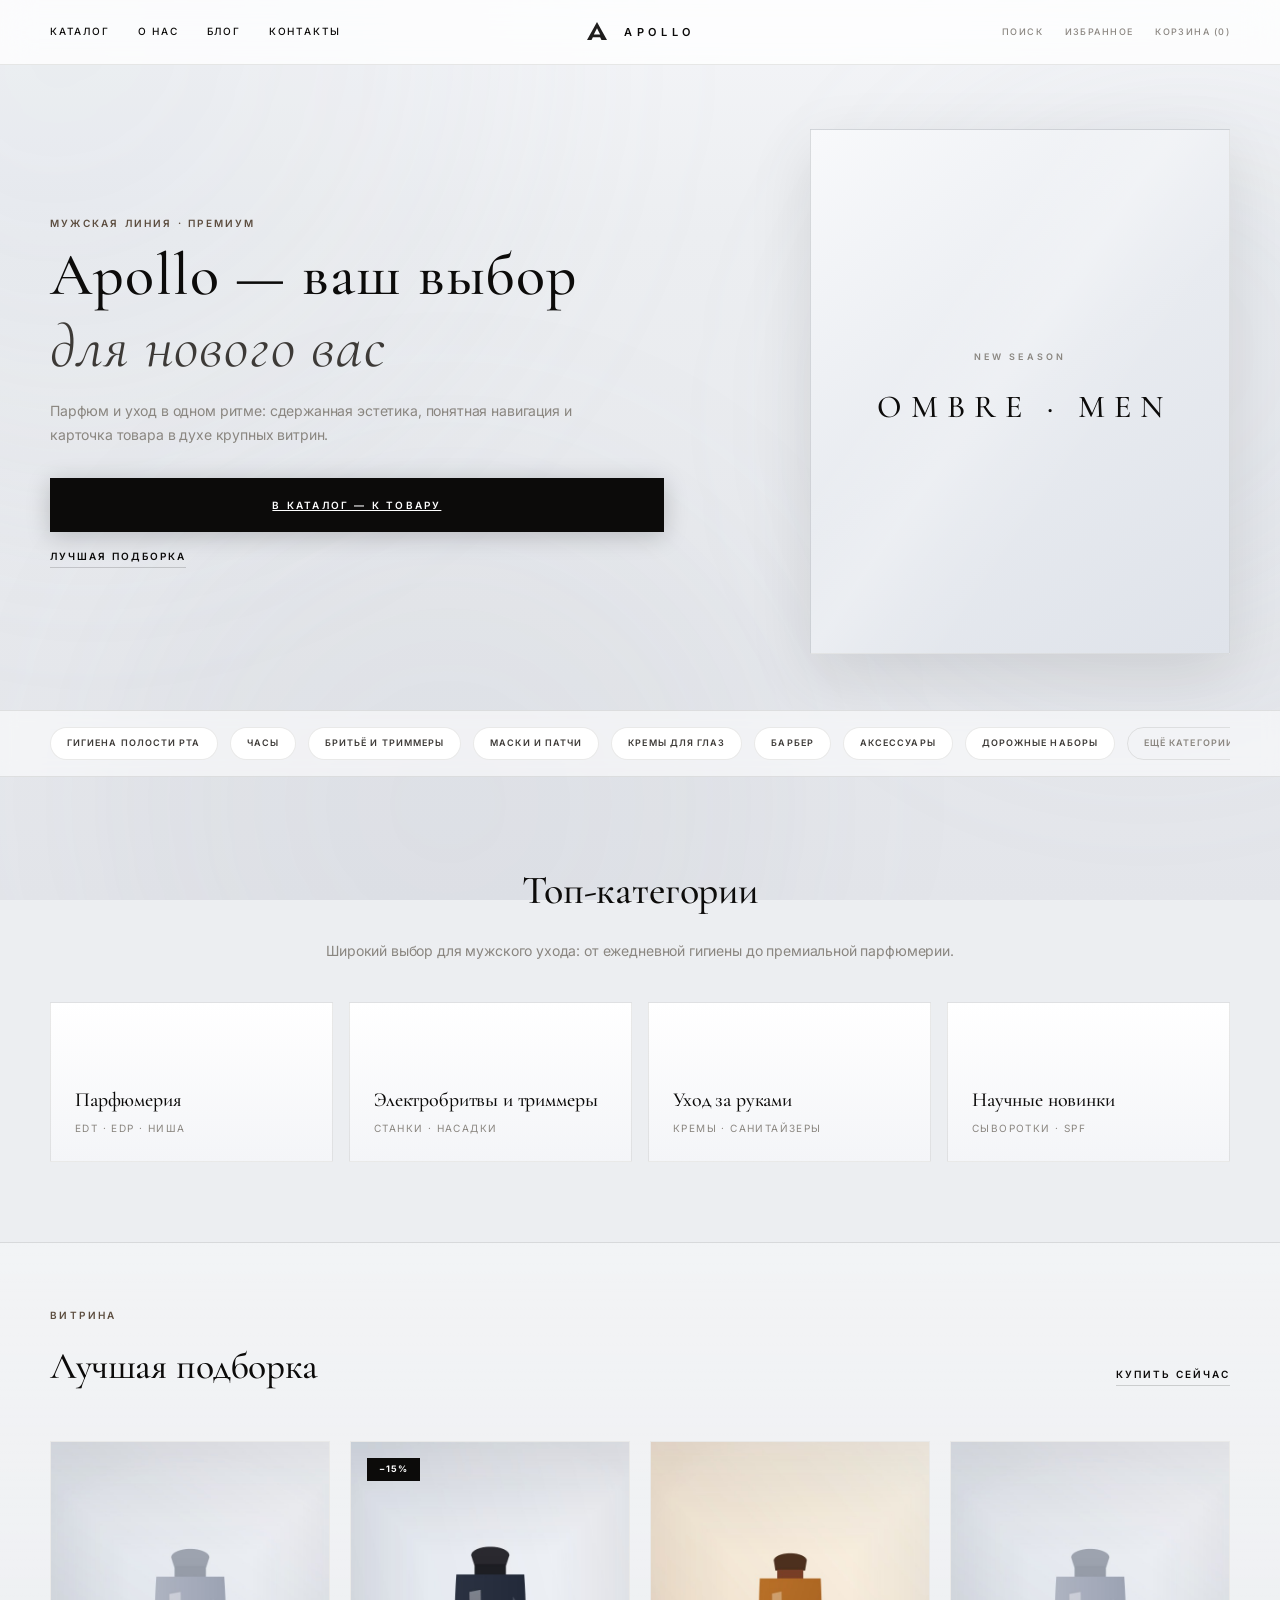
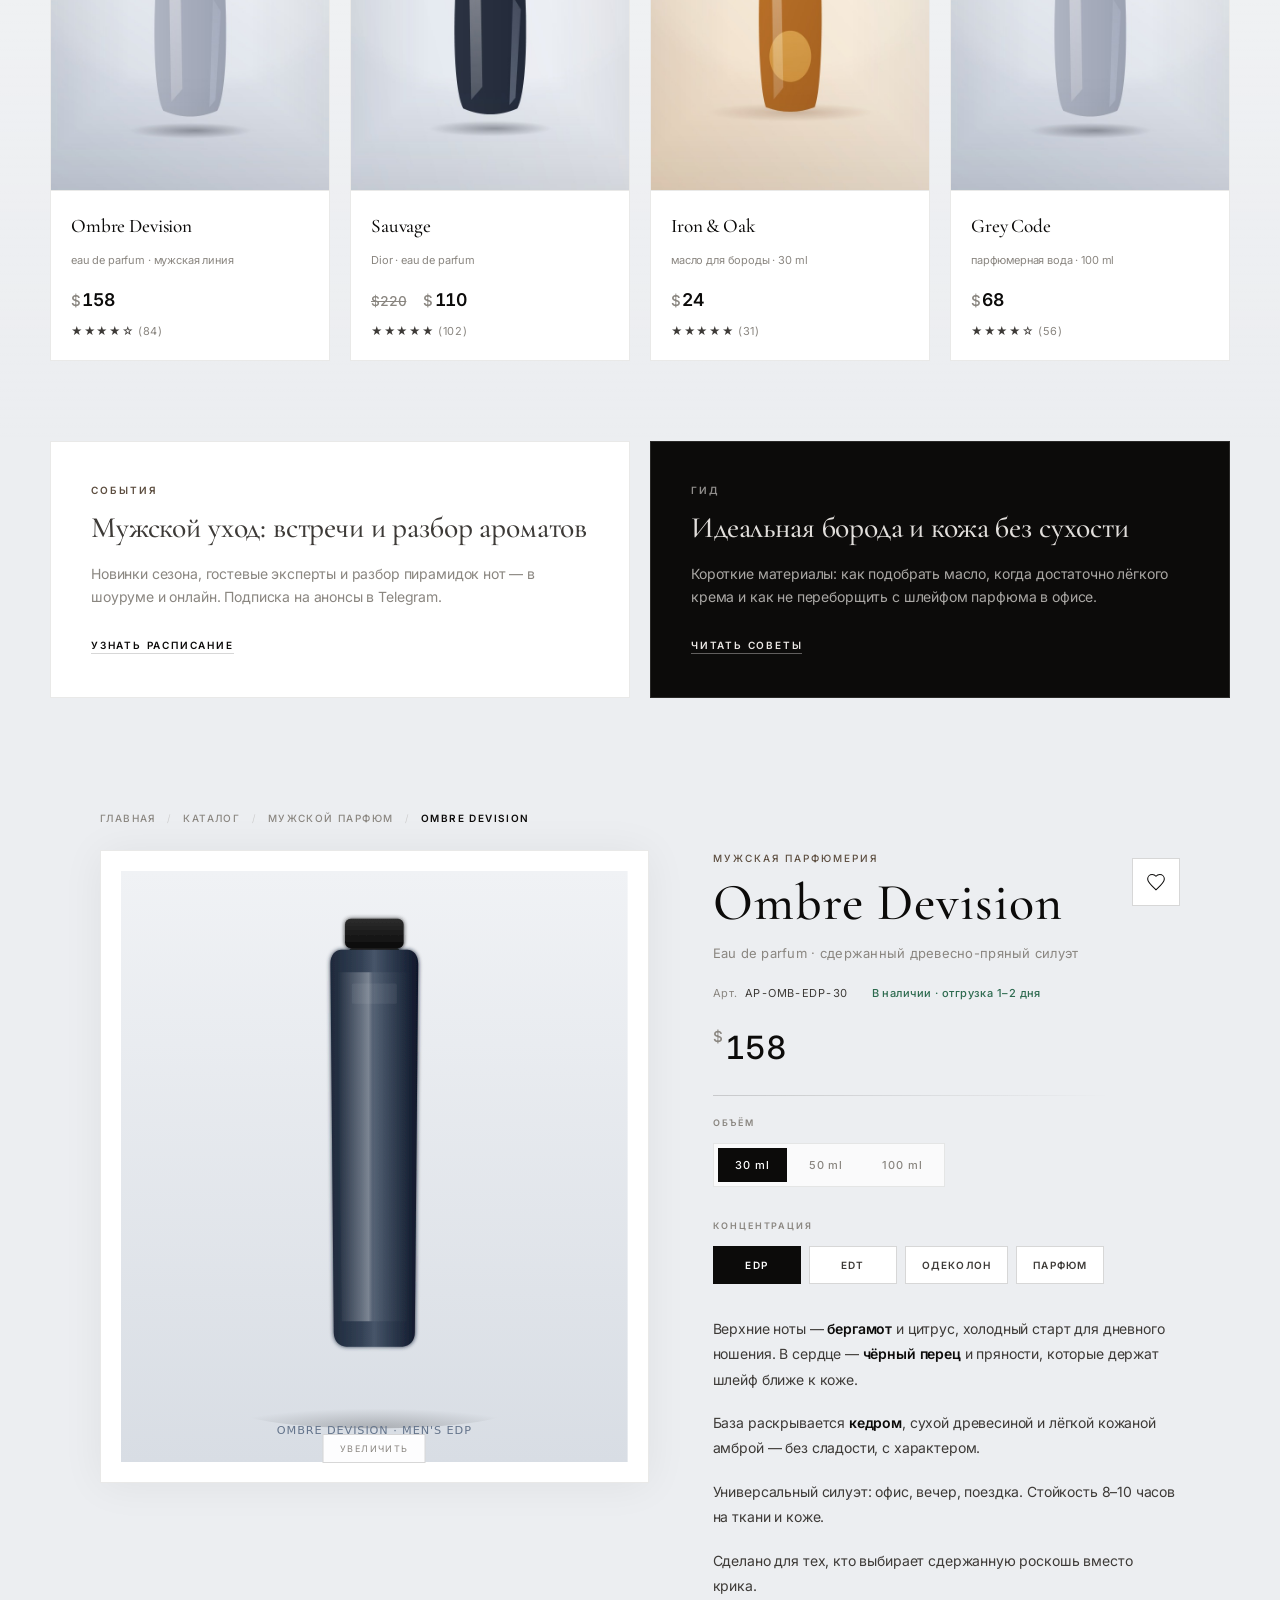
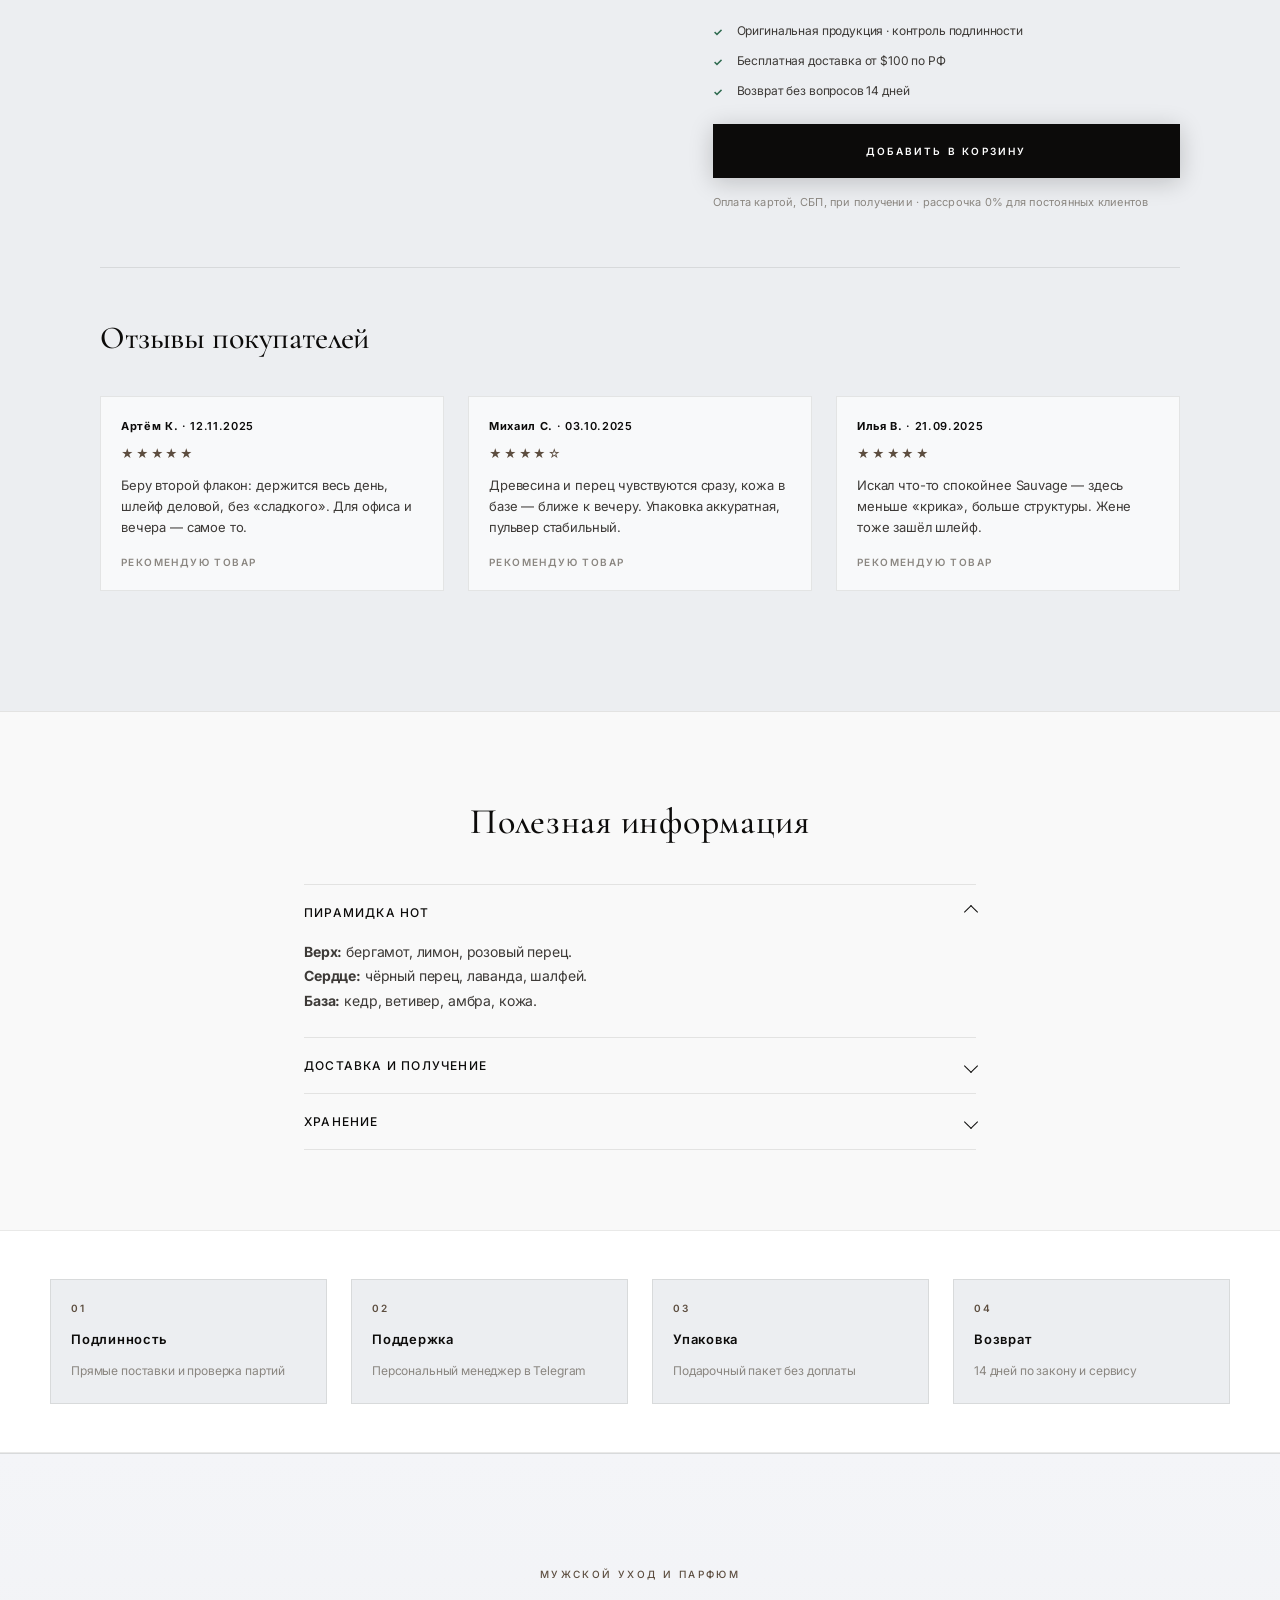
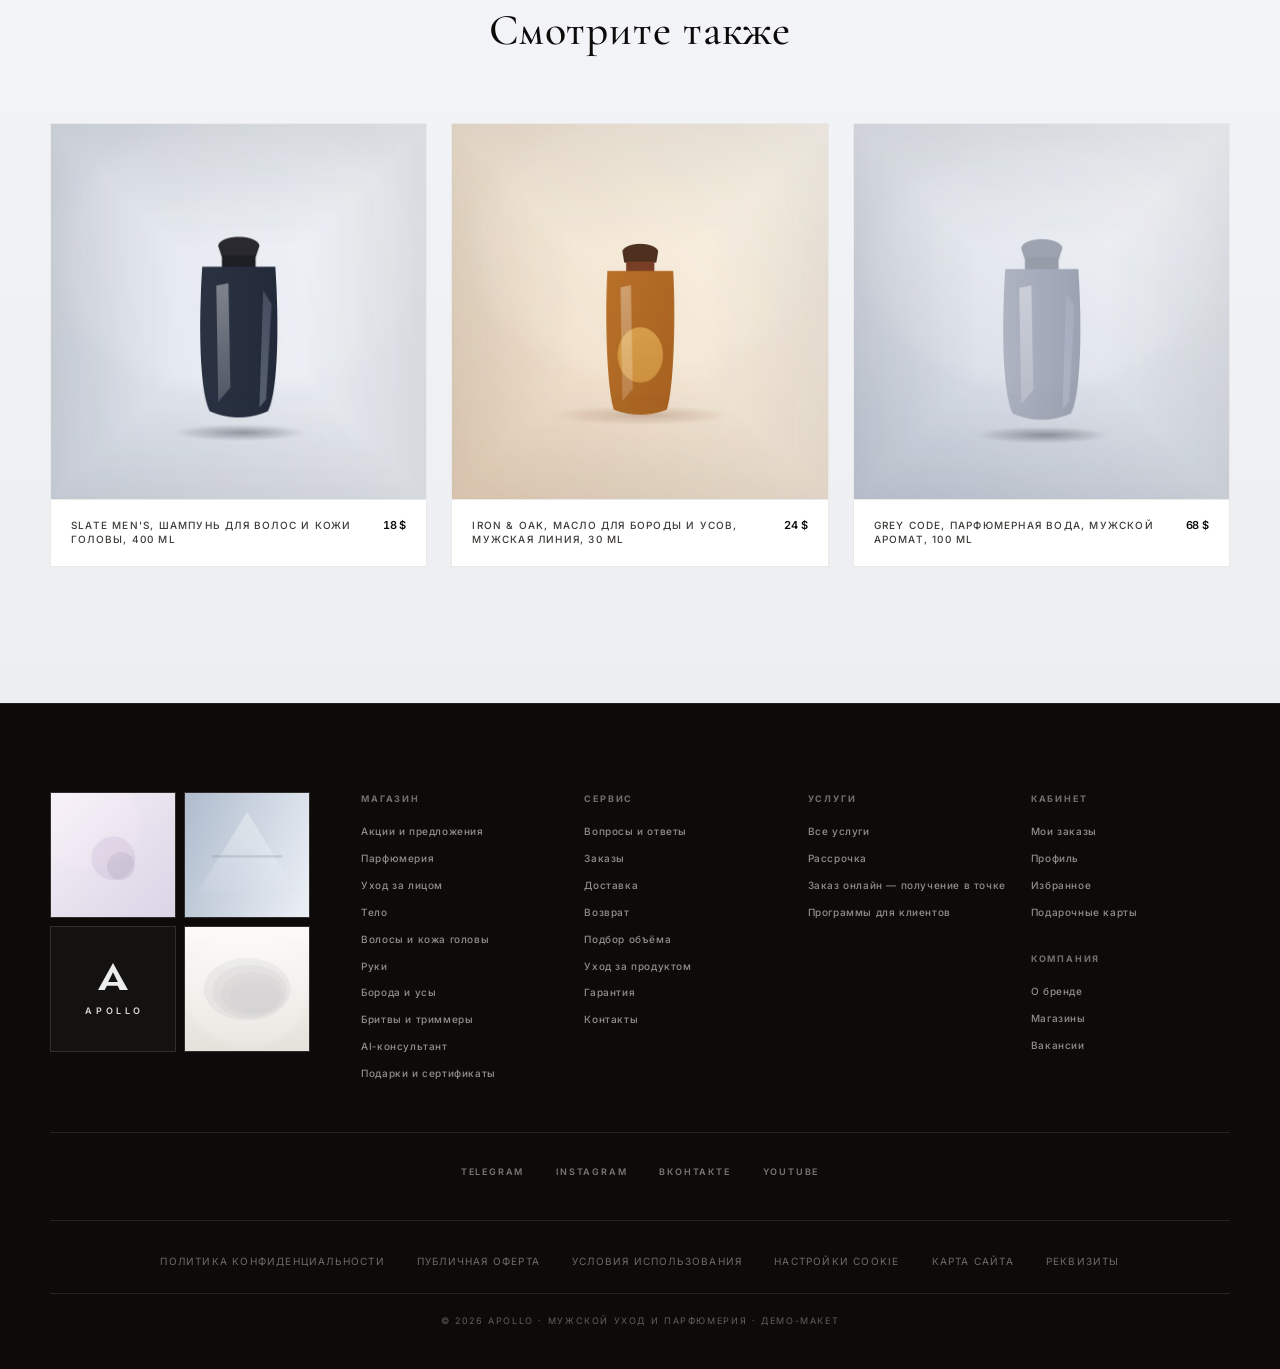
==== index.html @ 0a67600a "Initial: Apollo мужская витрина (статический сайт) Made-with: Cursor" ====
<!DOCTYPE html>
<html lang="ru">
  <head>
    <meta charset="utf-8" />
    <!-- GitHub Pages: слэш в конце важен для относительных путей -->
    <base href="https://daniilbyr.github.io/apollo-men-vitrina/" />
    <meta name="viewport" content="width=device-width, initial-scale=1" />
    <meta name="theme-color" content="#eceef1" />
    <meta name="color-scheme" content="light" />
    <link rel="icon" type="image/svg+xml" href="favicon.svg" />
    <link rel="canonical" href="https://daniilbyr.github.io/apollo-men-vitrina/" />
    <title>Apollo — мужской уход и парфюмерия | витрина</title>
    <meta
      name="description"
      content="Демо витрины Apollo: главный экран, подборка, карточка мужского аромата Ombre Devision, отзывы, доставка по РФ."
    />
    <meta property="og:type" content="website" />
    <meta property="og:url" content="https://daniilbyr.github.io/apollo-men-vitrina/" />
    <meta property="og:title" content="Apollo — мужской уход и парфюмерия" />
    <meta
      property="og:description"
      content="Главная, каталог-подборка и карточка товара в премиальном стиле."
    />
    <meta
      property="og:image"
      content="https://daniilbyr.github.io/apollo-men-vitrina/img/products/card-slate.jpg?v=mens-2026-03-31"
    />
    <meta name="twitter:card" content="summary_large_image" />
    <link rel="preconnect" href="https://fonts.googleapis.com" />
    <link rel="preconnect" href="https://fonts.gstatic.com" crossorigin />
    <link
      href="https://fonts.googleapis.com/css2?family=Cormorant+Garamond:ital,wght@0,400;0,500;0,600;0,700;1,400&family=Inter:ital,opsz,wght@0,14..32,300;0,14..32,400;0,14..32,500;0,14..32,600;1,14..32,400&display=swap"
      rel="stylesheet"
    />
    <link rel="stylesheet" href="styles.css?v=figma-vit-2026-03-31" />
  </head>
  <body class="page">
    <div class="page-bg" aria-hidden="true">
      <span class="page-bg__orb page-bg__orb--1"></span>
      <span class="page-bg__orb page-bg__orb--2"></span>
      <span class="page-bg__orb page-bg__orb--3"></span>
      <span class="page-bg__sheen"></span>
    </div>
    <a class="skip" href="#main">К содержанию</a>

    <header class="site-header">
      <div class="site-header__inner">
        <nav class="nav-main" aria-label="Основное меню">
          <a href="#">Каталог</a>
          <a href="#">О нас</a>
          <a href="#">Блог</a>
          <a href="#">Контакты</a>
        </nav>
        <a class="logo" href="#main" aria-label="Apollo — на главную">
          <svg class="logo__svg" width="24" height="24" viewBox="0 0 24 24" aria-hidden="true" focusable="false">
            <path fill="currentColor" d="M12 2L2 20h4.5l1.4-2.8h7.2l1.4 2.8H22L12 2zm0 6.2l3.2 6.4h-6.4L12 8.2z" />
          </svg>
          <span class="logo__text">APOLLO</span>
        </a>
        <div class="nav-tools">
          <a href="#" class="nav-tools__link">Поиск</a>
          <a href="#" class="nav-tools__link">Избранное</a>
          <a href="#" class="nav-tools__link">Корзина (0)</a>
        </div>
      </div>
    </header>

    <main id="main">
      <section class="hero-home" aria-labelledby="hero-heading">
        <div class="container hero-home__inner">
          <div class="hero-home__copy reveal" data-reveal>
            <p class="hero-home__eyebrow">Мужская линия · премиум</p>
            <h1 id="hero-heading" class="hero-home__title">
              Apollo — ваш выбор<br />
              <span class="hero-home__title-accent">для нового вас</span>
            </h1>
            <p class="hero-home__lead">
              Парфюм и уход в одном ритме: сдержанная эстетика, понятная навигация и карточка товара в духе крупных витрин.
            </p>
            <div class="hero-home__cta">
              <a class="btn btn--black" href="#product">В каталог — к товару</a>
              <a class="hero-home__secondary" href="#best-collection">Лучшая подборка</a>
            </div>
          </div>
          <div class="hero-home__visual reveal reveal--delay-1" data-reveal aria-hidden="true">
            <div class="hero-home__frame">
              <div class="hero-home__shine"></div>
              <p class="hero-home__tag">NEW SEASON</p>
              <p class="hero-home__brand">OMBRE · MEN</p>
            </div>
          </div>
        </div>
      </section>

      <div class="category-rail" role="navigation" aria-label="Быстрые категории">
        <div class="container category-rail__track">
          <a class="category-chip" href="#best-collection">Гигиена полости рта</a>
          <a class="category-chip" href="#best-collection">Часы</a>
          <a class="category-chip" href="#best-collection">Бритьё и триммеры</a>
          <a class="category-chip" href="#best-collection">Маски и патчи</a>
          <a class="category-chip" href="#best-collection">Кремы для глаз</a>
          <a class="category-chip" href="#best-collection">Барбер</a>
          <a class="category-chip" href="#best-collection">Аксессуары</a>
          <a class="category-chip" href="#best-collection">Дорожные наборы</a>
          <a class="category-chip category-chip--muted" href="#">Ещё категории</a>
          <a class="category-chip category-chip--accent" href="#product">AI‑подбор аромата</a>
        </div>
      </div>

      <section class="top-categories" aria-labelledby="top-cat-heading">
        <div class="container">
          <header class="top-categories__head reveal" data-reveal>
            <h2 id="top-cat-heading" class="top-categories__title">Топ‑категории</h2>
            <p class="top-categories__sub">
              Широкий выбор для мужского ухода: от ежедневной гигиены до премиальной парфюмерии.
            </p>
          </header>
          <div class="top-categories__grid">
            <a class="top-cat-card reveal reveal--delay-1" data-reveal href="#product">
              <span class="top-cat-card__label">Парфюмерия</span>
              <span class="top-cat-card__hint">EDT · EDP · ниша</span>
            </a>
            <a class="top-cat-card reveal reveal--delay-2" data-reveal href="#best-collection">
              <span class="top-cat-card__label">Электробритвы и&nbsp;триммеры</span>
              <span class="top-cat-card__hint">Станки · насадки</span>
            </a>
            <a class="top-cat-card reveal reveal--delay-3" data-reveal href="#best-collection">
              <span class="top-cat-card__label">Уход за руками</span>
              <span class="top-cat-card__hint">Кремы · санитайзеры</span>
            </a>
            <a class="top-cat-card reveal" data-reveal href="#events-tips">
              <span class="top-cat-card__label">Научные новинки</span>
              <span class="top-cat-card__hint">Сыворотки · SPF</span>
            </a>
          </div>
        </div>
      </section>

      <section class="best-collection" id="best-collection" aria-labelledby="best-heading">
        <div class="container">
          <header class="best-collection__head reveal" data-reveal>
            <p class="best-collection__eyebrow">Витрина</p>
            <div class="best-collection__row">
              <h2 id="best-heading" class="best-collection__title">Лучшая подборка</h2>
              <a class="best-collection__all" href="#product">Купить сейчас</a>
            </div>
          </header>
          <div class="best-collection__grid">
            <article class="product-card reveal reveal--delay-1" data-reveal>
              <a href="#product" class="product-card__link">
                <div class="product-card__media">
                  <img src="img/products/card-grey.jpg?v=studio-2026" width="640" height="800" alt="" loading="lazy" decoding="async" />
                </div>
                <div class="product-card__body">
                  <h3 class="product-card__name">Ombre Devision</h3>
                  <p class="product-card__meta">eau de parfum · мужская линия</p>
                  <p class="product-card__price"><span class="product-card__currency">$</span>158</p>
                  <p class="product-card__rating" aria-label="Рейтинг 4 из 5">★★★★<span aria-hidden="true">☆</span> <span class="product-card__reviews">(84)</span></p>
                </div>
              </a>
            </article>
            <article class="product-card reveal reveal--delay-2" data-reveal>
              <a href="#" class="product-card__link">
                <div class="product-card__badge">−15%</div>
                <div class="product-card__media">
                  <img src="img/products/card-slate.jpg?v=studio-2026" width="640" height="800" alt="" loading="lazy" decoding="async" />
                </div>
                <div class="product-card__body">
                  <h3 class="product-card__name">Sauvage</h3>
                  <p class="product-card__meta">Dior · eau de parfum</p>
                  <p class="product-card__price">
                    <span class="product-card__old">$220</span>
                    <span class="product-card__currency">$</span>110
                  </p>
                  <p class="product-card__rating" aria-label="Рейтинг 4.8 из 5">★★★★★ <span class="product-card__reviews">(102)</span></p>
                </div>
              </a>
            </article>
            <article class="product-card reveal reveal--delay-3" data-reveal>
              <a href="#" class="product-card__link">
                <div class="product-card__media">
                  <img src="img/products/card-beard.jpg?v=studio-2026" width="640" height="800" alt="" loading="lazy" decoding="async" />
                </div>
                <div class="product-card__body">
                  <h3 class="product-card__name">Iron &amp; Oak</h3>
                  <p class="product-card__meta">масло для бороды · 30 ml</p>
                  <p class="product-card__price"><span class="product-card__currency">$</span>24</p>
                  <p class="product-card__rating" aria-label="Рейтинг 5 из 5">★★★★★ <span class="product-card__reviews">(31)</span></p>
                </div>
              </a>
            </article>
            <article class="product-card reveal" data-reveal>
              <a href="#" class="product-card__link">
                <div class="product-card__media">
                  <img src="img/products/card-grey.jpg?v=studio-2026" width="640" height="800" alt="" loading="lazy" decoding="async" />
                </div>
                <div class="product-card__body">
                  <h3 class="product-card__name">Grey Code</h3>
                  <p class="product-card__meta">парфюмерная вода · 100 ml</p>
                  <p class="product-card__price"><span class="product-card__currency">$</span>68</p>
                  <p class="product-card__rating" aria-label="Рейтинг 4.5 из 5">★★★★☆ <span class="product-card__reviews">(56)</span></p>
                </div>
              </a>
            </article>
          </div>
        </div>
      </section>

      <section class="events-tips" id="events-tips" aria-labelledby="events-heading">
        <div class="container events-tips__grid">
          <article class="events-card reveal" data-reveal aria-labelledby="events-heading">
            <p class="events-card__eyebrow">События</p>
            <h2 id="events-heading" class="events-card__title">Мужской уход: встречи и разбор ароматов</h2>
            <p class="events-card__text">
              Новинки сезона, гостевые эксперты и разбор пирамидок нот — в шоуруме и онлайн. Подписка на анонсы в Telegram.
            </p>
            <a class="events-card__link" href="#">Узнать расписание</a>
          </article>
          <article class="events-card events-card--dark reveal reveal--delay-1" data-reveal aria-labelledby="tips-heading">
            <p class="events-card__eyebrow">Гид</p>
            <h2 id="tips-heading" class="events-card__title">Идеальная борода и кожа без сухости</h2>
            <p class="events-card__text">
              Короткие материалы: как подобрать масло, когда достаточно лёгкого крема и как не переборщить с шлейфом парфюма в офисе.
            </p>
            <a class="events-card__link" href="#">Читать советы</a>
          </article>
        </div>
      </section>

      <div class="container container--narrow">
        <nav class="breadcrumbs reveal" aria-label="Хлебные крошки" data-reveal>
          <a href="#">Главная</a>
          <span class="breadcrumbs__sep" aria-hidden="true">/</span>
          <a href="#">Каталог</a>
          <span class="breadcrumbs__sep" aria-hidden="true">/</span>
          <a href="#">Мужской парфюм</a>
          <span class="breadcrumbs__sep" aria-hidden="true">/</span>
          <span class="breadcrumbs__current">Ombre Devision</span>
        </nav>

        <article id="product" class="pdp" itemscope itemtype="https://schema.org/Product">
          <meta itemprop="name" content="Ombre Devision" />
          <meta itemprop="description" content="Мужской eau de parfum, древесно-пряный силуэт." />
          <div itemprop="offers" itemscope itemtype="https://schema.org/Offer" class="visually-hidden">
            <meta itemprop="priceCurrency" content="USD" />
            <meta itemprop="price" content="158" />
            <link itemprop="availability" href="https://schema.org/InStock" />
          </div>

          <div class="pdp__grid">
            <div class="pdp__gallery reveal reveal--delay-1" data-reveal>
              <div class="pdp__media js-pdp-media is-loaded">
                <figure class="pdp__figure">
                  <svg
                    class="pdp__photo"
                    xmlns="http://www.w3.org/2000/svg"
                    viewBox="0 0 900 1050"
                    width="900"
                    height="1050"
                    role="img"
                    aria-label="Ombre Devision — флакон мужского парфюма"
                    focusable="false"
                  >
                    <defs>
                      <linearGradient id="pdp-bg" x1="0%" y1="0%" x2="0%" y2="100%">
                        <stop offset="0%" stop-color="#f0f2f5" />
                        <stop offset="100%" stop-color="#d8dde4" />
                      </linearGradient>
                      <radialGradient id="pdp-shadow" cx="50%" cy="100%" r="55%">
                        <stop offset="0%" stop-color="#000" stop-opacity="0.22" />
                        <stop offset="100%" stop-color="#000" stop-opacity="0" />
                      </radialGradient>
                      <linearGradient id="pdp-glass" x1="0%" y1="0%" x2="100%" y2="0%">
                        <stop offset="0%" stop-color="#1e293b" />
                        <stop offset="35%" stop-color="#334155" />
                        <stop offset="50%" stop-color="#475569" />
                        <stop offset="65%" stop-color="#334155" />
                        <stop offset="100%" stop-color="#0f172a" />
                      </linearGradient>
                      <linearGradient id="pdp-shine" x1="0%" y1="0%" x2="100%" y2="0%">
                        <stop offset="0%" stop-color="#fff" stop-opacity="0" />
                        <stop offset="42%" stop-color="#fff" stop-opacity="0.35" />
                        <stop offset="48%" stop-color="#fff" stop-opacity="0.08" />
                        <stop offset="100%" stop-color="#fff" stop-opacity="0" />
                      </linearGradient>
                      <linearGradient id="pdp-cap" x1="0%" y1="0%" x2="0%" y2="100%">
                        <stop offset="0%" stop-color="#2d2d2d" />
                        <stop offset="100%" stop-color="#0a0a0a" />
                      </linearGradient>
                      <filter id="pdp-soft" x="-30%" y="-30%" width="160%" height="160%">
                        <feGaussianBlur stdDeviation="4" result="b" />
                        <feMerge>
                          <feMergeNode in="b" />
                          <feMergeNode in="SourceGraphic" />
                        </feMerge>
                      </filter>
                    </defs>
                    <rect width="900" height="1050" fill="url(#pdp-bg)" />
                    <ellipse cx="450" cy="958" rx="240" ry="32" fill="url(#pdp-shadow)" />
                    <g filter="url(#pdp-soft)" transform="translate(450, 480)">
                      <rect x="-52" y="-395" width="104" height="52" rx="10" fill="url(#pdp-cap)" />
                      <rect x="-44" y="-343" width="88" height="28" rx="5" fill="#1a1a1a" />
                      <path
                        d="M-78 -315 C-78 -330 -70 -340 -58 -340 L58 -340 C70 -340 78 -330 78 -315 L72 340 C72 355 62 365 50 365 L-50 365 C-62 365 -72 355 -72 340 Z"
                        fill="url(#pdp-glass)"
                      />
                      <path d="M-65 -300 L65 -300 L58 320 L-58 320 Z" fill="url(#pdp-shine)" opacity="0.9" />
                      <rect x="-40" y="-280" width="80" height="36" rx="3" fill="#fff" opacity="0.06" />
                    </g>
                    <text
                      x="450"
                      y="1000"
                      text-anchor="middle"
                      font-family="system-ui,Segoe UI,sans-serif"
                      font-size="20"
                      fill="#64748b"
                      letter-spacing="0.08em"
                    >
                      OMBRE DEVISION · MEN&apos;S EDP
                    </text>
                  </svg>
                </figure>
                <button type="button" class="pdp__zoom-hint" tabindex="-1" aria-hidden="true">Увеличить</button>
              </div>
            </div>

            <div class="pdp__info reveal reveal--delay-2" data-reveal>
              <div class="pdp__title-row">
                <div class="pdp__title-block">
                  <p class="pdp__eyebrow">Мужская парфюмерия</p>
                  <h2 class="pdp__title" itemprop="name">Ombre Devision</h2>
                </div>
                <button type="button" class="icon-fav" aria-label="Добавить в избранное" aria-pressed="false">
                  <svg width="20" height="20" viewBox="0 0 24 24" fill="none" stroke="currentColor" stroke-width="1.25" aria-hidden="true">
                    <path d="M12 21.35l-1.45-1.32C5.4 15.36 2 12.28 2 8.5 2 5.42 4.42 3 7.5 3c1.74 0 3.41.81 4.5 2.09C13.09 3.81 14.76 3 16.5 3 19.58 3 22 5.42 22 8.5c0 3.78-3.4 6.86-8.55 11.54L12 21.35z" />
                  </svg>
                </button>
              </div>

              <p class="pdp__subtitle">Eau de parfum · сдержанный древесно-пряный силуэт</p>

              <div class="pdp__meta">
                <span class="pdp__sku"><span class="pdp__sku-label">Арт.</span> AP-OMB-EDP-30</span>
                <span class="pdp__stock pdp__stock--in" role="status">В наличии · отгрузка 1–2 дня</span>
              </div>

              <p class="pdp__price">
                <span class="pdp__price-currency" aria-hidden="true">$</span>
                <span class="pdp__price-value" id="pdp-price-main">158</span>
              </p>

              <div class="pdp__divider" aria-hidden="true"></div>

              <div class="pdp__field">
                <p class="pdp__label" id="size-label">Объём</p>
                <div class="size-row" role="radiogroup" aria-labelledby="size-label">
                  <button type="button" class="size size--active" role="radio" aria-checked="true" data-price="158">30 ml</button>
                  <button type="button" class="size" role="radio" aria-checked="false" data-price="198">50 ml</button>
                  <button type="button" class="size" role="radio" aria-checked="false" data-price="248">100 ml</button>
                </div>
              </div>

              <div class="pdp__field">
                <p class="pdp__label" id="conc-label">Концентрация</p>
                <div class="concentration-row" role="radiogroup" aria-labelledby="conc-label">
                  <button type="button" class="conc conc--active" role="radio" aria-checked="true" data-price-offset="0">EDP</button>
                  <button type="button" class="conc" role="radio" aria-checked="false" data-price-offset="-12">EDT</button>
                  <button type="button" class="conc" role="radio" aria-checked="false" data-price-offset="-24">одеколон</button>
                  <button type="button" class="conc" role="radio" aria-checked="false" data-price-offset="32">парфюм</button>
                </div>
              </div>

              <div class="pdp__desc">
                <p>
                  Верхние ноты — <strong>бергамот</strong> и цитрус, холодный старт для дневного ношения. В сердце —
                  <strong>чёрный перец</strong> и пряности, которые держат шлейф ближе к коже.
                </p>
                <p>
                  База раскрывается <strong>кедром</strong>, сухой древесиной и лёгкой кожаной амброй — без сладости,
                  с характером.
                </p>
                <p>
                  Универсальный силуэт: офис, вечер, поездка. Стойкость 8–10 часов на ткани и коже.
                </p>
                <p>Сделано для тех, кто выбирает сдержанную роскошь вместо крика.</p>
              </div>

              <ul class="pdp__trust" role="list">
                <li class="pdp__trust-item">
                  <span class="pdp__trust-ic" aria-hidden="true">✓</span>
                  Оригинальная продукция · контроль подлинности
                </li>
                <li class="pdp__trust-item">
                  <span class="pdp__trust-ic" aria-hidden="true">✓</span>
                  Бесплатная доставка от $100 по РФ
                </li>
                <li class="pdp__trust-item">
                  <span class="pdp__trust-ic" aria-hidden="true">✓</span>
                  Возврат без вопросов 14 дней
                </li>
              </ul>

              <button type="button" class="btn btn--black js-main-cta" id="main-cta">Добавить в корзину</button>
              <p class="pdp__fineprint">Оплата картой, СБП, при получении · рассрочка 0% для постоянных клиентов</p>
            </div>
          </div>

          <section class="pdp-reviews" aria-labelledby="reviews-heading">
            <h2 id="reviews-heading" class="pdp-reviews__title">Отзывы покупателей</h2>
            <ul class="pdp-reviews__list">
              <li class="pdp-review">
                <p class="pdp-review__head"><span class="pdp-review__name">Артём К.</span> · 12.11.2025</p>
                <p class="pdp-review__stars" aria-label="5 из 5">★★★★★</p>
                <p class="pdp-review__text">
                  Беру второй флакон: держится весь день, шлейф деловой, без «сладкого». Для офиса и вечера — самое то.
                </p>
                <p class="pdp-review__rec">Рекомендую товар</p>
              </li>
              <li class="pdp-review">
                <p class="pdp-review__head"><span class="pdp-review__name">Михаил С.</span> · 03.10.2025</p>
                <p class="pdp-review__stars" aria-label="4 из 5">★★★★<span aria-hidden="true">☆</span></p>
                <p class="pdp-review__text">
                  Древесина и перец чувствуются сразу, кожа в базе — ближе к вечеру. Упаковка аккуратная, пульвер стабильный.
                </p>
                <p class="pdp-review__rec">Рекомендую товар</p>
              </li>
              <li class="pdp-review">
                <p class="pdp-review__head"><span class="pdp-review__name">Илья В.</span> · 21.09.2025</p>
                <p class="pdp-review__stars" aria-label="5 из 5">★★★★★</p>
                <p class="pdp-review__text">
                  Искал что-то спокойнее Sauvage — здесь меньше «крика», больше структуры. Жене тоже зашёл шлейф.
                </p>
                <p class="pdp-review__rec">Рекомендую товар</p>
              </li>
            </ul>
          </section>
        </article>
      </div>

      <section class="pdp-details" aria-labelledby="details-heading">
        <div class="container container--narrow">
          <h2 id="details-heading" class="pdp-details__heading reveal" data-reveal>Полезная информация</h2>
          <div class="accordion reveal" data-reveal>
            <div class="accordion__item">
              <button type="button" class="accordion__trigger" aria-expanded="true" aria-controls="acc-1" id="acc-btn-1">
                <span>Пирамидка нот</span>
                <span class="accordion__icon" aria-hidden="true"></span>
              </button>
              <div class="accordion__panel" id="acc-1" role="region" aria-labelledby="acc-btn-1">
                <p>
                  <strong>Верх:</strong> бергамот, лимон, розовый перец.<br />
                  <strong>Сердце:</strong> чёрный перец, лаванда, шалфей.<br />
                  <strong>База:</strong> кедр, ветивер, амбра, кожа.
                </p>
              </div>
            </div>
            <div class="accordion__item">
              <button type="button" class="accordion__trigger" aria-expanded="false" aria-controls="acc-2" id="acc-btn-2">
                <span>Доставка и получение</span>
                <span class="accordion__icon" aria-hidden="true"></span>
              </button>
              <div class="accordion__panel accordion__panel--hidden" id="acc-2" role="region" aria-labelledby="acc-btn-2" hidden>
                <p>
                  Курьер до двери и пункты выдачи. Упаковка без лишних логотипов. Перед оплатой можно осмотреть флакон
                  мужского аромата — при несоответствии ожиданиям оформляем возврат по правилам сервиса.
                </p>
              </div>
            </div>
            <div class="accordion__item">
              <button type="button" class="accordion__trigger" aria-expanded="false" aria-controls="acc-3" id="acc-btn-3">
                <span>Хранение</span>
                <span class="accordion__icon" aria-hidden="true"></span>
              </button>
              <div class="accordion__panel accordion__panel--hidden" id="acc-3" role="region" aria-labelledby="acc-btn-3" hidden>
                <p>Хранить вертикально, вдали от солнца и нагрева. Срок годности после вскрытия — до 24 месяцев при соблюдении условий.</p>
              </div>
            </div>
          </div>
        </div>
      </section>

      <section class="trust-strip" aria-label="Преимущества сервиса">
        <div class="container">
          <ul class="trust-strip__grid">
            <li class="trust-strip__item">
              <span class="trust-strip__num">01</span>
              <span class="trust-strip__title">Подлинность</span>
              <span class="trust-strip__text">Прямые поставки и проверка партий</span>
            </li>
            <li class="trust-strip__item">
              <span class="trust-strip__num">02</span>
              <span class="trust-strip__title">Поддержка</span>
              <span class="trust-strip__text">Персональный менеджер в Telegram</span>
            </li>
            <li class="trust-strip__item">
              <span class="trust-strip__num">03</span>
              <span class="trust-strip__title">Упаковка</span>
              <span class="trust-strip__text">Подарочный пакет без доплаты</span>
            </li>
            <li class="trust-strip__item">
              <span class="trust-strip__num">04</span>
              <span class="trust-strip__title">Возврат</span>
              <span class="trust-strip__text">14 дней по закону и сервису</span>
            </li>
          </ul>
        </div>
      </section>

      <section class="related" aria-labelledby="related-heading">
        <div class="container">
          <header class="related__head reveal" data-reveal>
            <p class="related__eyebrow">Мужской уход и парфюм</p>
            <h2 id="related-heading" class="related__title">Смотрите также</h2>
          </header>
          <div class="related__grid">
            <article class="card-mini reveal reveal--delay-1" data-reveal>
              <a href="#" class="card-mini__link">
                <div class="card-mini__img js-card-img is-loaded">
                  <img
                    src="img/products/card-slate.jpg?v=mens-2026-03-31"
                    width="800"
                    height="800"
                    alt="Мужской шампунь Slate"
                    loading="lazy"
                    decoding="async"
                  />
                </div>
                <div class="card-mini__bar">
                  <span class="card-mini__name">Slate Men&apos;s, шампунь для волос и кожи головы, 400 ml</span>
                  <span class="card-mini__price">18 $</span>
                </div>
              </a>
            </article>
            <article class="card-mini reveal reveal--delay-2" data-reveal>
              <a href="#" class="card-mini__link">
                <div class="card-mini__img js-card-img is-loaded">
                  <img
                    src="img/products/card-beard.jpg?v=mens-2026-03-31"
                    width="800"
                    height="800"
                    alt="Iron &amp; Oak, масло для бороды"
                    loading="lazy"
                    decoding="async"
                  />
                </div>
                <div class="card-mini__bar">
                  <span class="card-mini__name">Iron &amp; Oak, масло для бороды и усов, мужская линия, 30 ml</span>
                  <span class="card-mini__price">24 $</span>
                </div>
              </a>
            </article>
            <article class="card-mini reveal reveal--delay-3" data-reveal>
              <a href="#" class="card-mini__link">
                <div class="card-mini__img js-card-img is-loaded">
                  <img
                    src="img/products/card-grey.jpg?v=mens-2026-03-31"
                    width="800"
                    height="800"
                    alt="Grey Code, парфюм"
                    loading="lazy"
                    decoding="async"
                  />
                </div>
                <div class="card-mini__bar">
                  <span class="card-mini__name">Grey Code, парфюмерная вода, мужской аромат, 100 ml</span>
                  <span class="card-mini__price">68 $</span>
                </div>
              </a>
            </article>
          </div>
        </div>
      </section>
    </main>

    <div class="pdp-sticky" id="pdp-sticky" role="region" aria-label="Быстрое оформление" hidden>
      <div class="pdp-sticky__inner container">
        <div class="pdp-sticky__product">
          <span class="pdp-sticky__title">Ombre Devision</span>
          <span class="pdp-sticky__price"><span class="pdp-sticky__currency">$</span><span class="pdp-sticky__value" id="pdp-price-sticky">158</span></span>
        </div>
        <button type="button" class="btn btn--black btn--sticky pdp-sticky__btn">В корзину</button>
      </div>
    </div>

    <footer class="site-footer site-footer--editorial">
      <div class="container">
        <div class="footer-top reveal" data-reveal>
          <div class="footer-visual">
            <div class="footer-visual__cell">
              <img
                class="footer-mosaic"
                src="img/footer/mosaic-1.jpg?v=mens-2026-03-31"
                width="400"
                height="400"
                alt=""
                loading="lazy"
                decoding="async"
              />
            </div>
            <div class="footer-visual__cell">
              <img
                class="footer-mosaic"
                src="img/footer/mosaic-2.jpg?v=mens-2026-03-31"
                width="400"
                height="400"
                alt=""
                loading="lazy"
                decoding="async"
              />
            </div>
            <div class="footer-visual__cell footer-visual__cell--logo">
              <svg class="logo__svg logo__svg--lg" width="36" height="36" viewBox="0 0 24 24" aria-hidden="true">
                <path fill="currentColor" d="M12 2L2 20h4.5l1.4-2.8h7.2l1.4 2.8H22L12 2zm0 6.2l3.2 6.4h-6.4L12 8.2z" />
              </svg>
              <span class="footer-visual__apollo">APOLLO</span>
            </div>
            <div class="footer-visual__cell">
              <img
                class="footer-mosaic"
                src="img/footer/mosaic-3.jpg?v=mens-2026-03-31"
                width="400"
                height="400"
                alt=""
                loading="lazy"
                decoding="async"
              />
            </div>
          </div>
          <nav class="footer-mega" aria-label="Разделы магазина">
            <div class="footer-mega__col">
              <p class="footer-mega__title">Магазин</p>
              <a href="#best-collection">Акции и предложения</a>
              <a href="#product">Парфюмерия</a>
              <a href="#">Уход за лицом</a>
              <a href="#">Тело</a>
              <a href="#">Волосы и кожа головы</a>
              <a href="#">Руки</a>
              <a href="#">Борода и усы</a>
              <a href="#">Бритвы и триммеры</a>
              <a href="#product">AI‑консультант</a>
              <a href="#">Подарки и сертификаты</a>
            </div>
            <div class="footer-mega__col">
              <p class="footer-mega__title">Сервис</p>
              <a href="#">Вопросы и ответы</a>
              <a href="#">Заказы</a>
              <a href="#">Доставка</a>
              <a href="#">Возврат</a>
              <a href="#">Подбор объёма</a>
              <a href="#">Уход за продуктом</a>
              <a href="#">Гарантия</a>
              <a href="#">Контакты</a>
            </div>
            <div class="footer-mega__col">
              <p class="footer-mega__title">Услуги</p>
              <a href="#">Все услуги</a>
              <a href="#">Рассрочка</a>
              <a href="#">Заказ онлайн — получение в точке</a>
              <a href="#">Программы для клиентов</a>
            </div>
            <div class="footer-mega__col">
              <p class="footer-mega__title">Кабинет</p>
              <a href="#">Мои заказы</a>
              <a href="#">Профиль</a>
              <a href="#">Избранное</a>
              <a href="#">Подарочные карты</a>
              <p class="footer-mega__title footer-mega__title--spaced">Компания</p>
              <a href="#">О бренде</a>
              <a href="#">Магазины</a>
              <a href="#">Вакансии</a>
            </div>
          </nav>
        </div>
        <div class="footer-social-row">
          <a href="#" rel="noopener noreferrer">Telegram</a>
          <a href="#" rel="noopener noreferrer">Instagram</a>
          <a href="#" rel="noopener noreferrer">ВКонтакте</a>
          <a href="#" rel="noopener noreferrer">YouTube</a>
        </div>
        <div class="footer-legal">
          <a href="#">Политика конфиденциальности</a>
          <a href="#">Публичная оферта</a>
          <a href="#">Условия использования</a>
          <a href="#">Настройки cookie</a>
          <a href="#">Карта сайта</a>
          <a href="#">Реквизиты</a>
        </div>
        <p class="footer-copy">© 2026 Apollo · мужской уход и парфюмерия · демо-макет</p>
      </div>
    </footer>

    <script src="app.js?v=figma-vit-2026-03-31" defer></script>
  </body>
</html>
---- styles.css ----
/* Apollo Premium — production: сетка 8px, скелетоны, аккордеон, липкая CTA */

:root {
  --ink: #0c0b0a;
  --ink-soft: #3d3a37;
  --ink-faint: #8a8680;
  /* Холодные нейтрали (slate), без жёлтого/бежевого ухода */
  --bg-page-top: #f4f5f8;
  --bg-page: #eceef1;
  --bg-page-mid: #e3e5ea;
  --bg-paper: #ffffff;
  --line: rgba(12, 11, 10, 0.09);
  --line-strong: rgba(12, 11, 10, 0.16);
  --accent: #5c4d3f;
  --font-ui: 'Inter', system-ui, -apple-system, sans-serif;
  --font-display: 'Cormorant Garamond', 'Times New Roman', serif;
  --ease: cubic-bezier(0.33, 1, 0.68, 1);
  --ease-out: cubic-bezier(0.16, 1, 0.3, 1);
  --s-1: 0.25rem;
  --s-2: 0.5rem;
  --s-3: 0.75rem;
  --s-4: 1rem;
  --s-5: 1.25rem;
  --s-6: 1.5rem;
  --s-8: 2rem;
  --s-10: 2.5rem;
  --s-12: 3rem;
  --container: min(1180px, 100% - 2.5rem);
  --container-narrow: min(1080px, 100% - 2.5rem);
  --shadow-soft: 0 2px 40px rgba(12, 11, 10, 0.06);
  --shadow-lift: 0 20px 60px rgba(12, 11, 10, 0.1);
  --sticky-h: 4.75rem;
}

*,
*::before,
*::after {
  box-sizing: border-box;
}

html {
  scroll-behavior: smooth;
  /* Базовый цвет под слоем контента — иначе fixed .page-bg с z-index: -1 уходит под непрозрачный фон body */
  background-color: var(--bg-page);
}

@media (prefers-reduced-motion: reduce) {
  html {
    scroll-behavior: auto;
  }
}

::selection {
  background: rgba(12, 11, 10, 0.08);
  color: var(--ink);
}

*:focus-visible {
  outline: 2px solid var(--accent);
  outline-offset: 3px;
}

.page {
  margin: 0;
  font-family: var(--font-ui);
  font-size: 15px;
  font-weight: 400;
  line-height: 1.65;
  letter-spacing: -0.01em;
  font-feature-settings: 'kern' 1, 'liga' 1;
  color: var(--ink-soft);
  background: transparent;
  -webkit-font-smoothing: antialiased;
}

/* Премиальный фон: градиент + мягкие орбы (анимация в @media ниже отключается при reduce) */
.page-bg {
  position: fixed;
  inset: 0;
  z-index: -1;
  overflow: hidden;
  pointer-events: none;
  background: linear-gradient(
    180deg,
    var(--bg-page-top) 0%,
    var(--bg-page) 26%,
    var(--bg-page-mid) 100%
  );
}

.page-bg__orb {
  position: absolute;
  border-radius: 50%;
  filter: blur(100px);
  opacity: 0.55;
  will-change: transform;
}

.page-bg__orb--1 {
  width: min(120vw, 880px);
  height: min(120vw, 880px);
  top: -28%;
  left: -18%;
  background: radial-gradient(
    circle at 32% 32%,
    rgba(165, 178, 198, 0.2) 0%,
    rgba(195, 205, 218, 0.11) 48%,
    transparent 70%
  );
  animation: apollo-bg-float-1 34s ease-in-out infinite;
}

.page-bg__orb--2 {
  width: min(95vw, 720px);
  height: min(95vw, 720px);
  top: 8%;
  right: -22%;
  background: radial-gradient(
    circle at 42% 38%,
    rgba(200, 208, 220, 0.22) 0%,
    rgba(170, 180, 195, 0.12) 52%,
    transparent 68%
  );
  animation: apollo-bg-float-2 40s ease-in-out infinite;
}

.page-bg__orb--3 {
  width: min(105vw, 800px);
  height: min(105vw, 800px);
  bottom: -32%;
  left: 5%;
  background: radial-gradient(
    circle at 48% 52%,
    rgba(140, 152, 168, 0.14) 0%,
    rgba(120, 132, 150, 0.09) 45%,
    transparent 72%
  );
  animation: apollo-bg-float-3 46s ease-in-out infinite;
}

.page-bg__sheen {
  position: absolute;
  inset: -50%;
  background: linear-gradient(
    118deg,
    transparent 0%,
    transparent 38%,
    rgba(255, 255, 255, 0.07) 47%,
    rgba(255, 255, 255, 0.1) 50%,
    rgba(255, 255, 255, 0.07) 53%,
    transparent 62%,
    transparent 100%
  );
  background-size: 200% 200%;
  animation: apollo-bg-sheen 20s ease-in-out infinite;
  opacity: 0.75;
}

@keyframes apollo-bg-float-1 {
  0%,
  100% {
    transform: translate(0, 0) scale(1);
  }
  50% {
    transform: translate(5vw, 3vh) scale(1.05);
  }
}

@keyframes apollo-bg-float-2 {
  0%,
  100% {
    transform: translate(0, 0) scale(1.02);
  }
  50% {
    transform: translate(-4vw, 5vh) scale(1);
  }
}

@keyframes apollo-bg-float-3 {
  0%,
  100% {
    transform: translate(0, 0) scale(1);
  }
  33% {
    transform: translate(-3vw, -4vh) scale(1.04);
  }
  66% {
    transform: translate(2vw, 4vh) scale(0.98);
  }
}

@keyframes apollo-bg-sheen {
  0%,
  100% {
    background-position: 0% 50%;
  }
  50% {
    background-position: 100% 50%;
  }
}

@media (prefers-reduced-motion: reduce) {
  .page-bg__orb,
  .page-bg__sheen {
    animation: none;
  }

  .page-bg__orb--1 {
    transform: translate(2vw, 1vh);
  }

  .page-bg__orb--2 {
    transform: translate(-2vw, 2vh);
  }

  .page-bg__orb--3 {
    transform: translate(1vw, -1vh);
  }
}

.page--sticky-open {
  padding-bottom: calc(var(--sticky-h) + env(safe-area-inset-bottom, 0px));
}

.visually-hidden {
  position: absolute !important;
  width: 1px !important;
  height: 1px !important;
  padding: 0 !important;
  margin: -1px !important;
  overflow: hidden !important;
  clip: rect(0, 0, 0, 0) !important;
  white-space: nowrap !important;
  border: 0 !important;
}

.skip {
  position: absolute;
  left: -9999px;
  top: 12px;
  z-index: 9999;
  padding: 10px 16px;
  background: var(--ink);
  color: var(--bg-paper);
  font-weight: 600;
  text-decoration: none;
}
.skip:focus {
  left: 12px;
}

.container {
  width: var(--container);
  margin-inline: auto;
}

.container--narrow {
  width: var(--container-narrow);
}

/* ——— Главная (макет Figma / витрина) ——— */
.hero-home {
  padding: clamp(2.5rem, 6vw, 4rem) 0 clamp(2rem, 5vw, 3.5rem);
}

.hero-home__inner {
  display: grid;
  grid-template-columns: 1.1fr 0.9fr;
  gap: clamp(2rem, 5vw, 4rem);
  align-items: center;
}

@media (max-width: 900px) {
  .hero-home__inner {
    grid-template-columns: 1fr;
  }
}

.hero-home__eyebrow {
  margin: 0 0 var(--s-3);
  font-size: 10px;
  font-weight: 600;
  letter-spacing: 0.22em;
  text-transform: uppercase;
  color: var(--accent);
}

.hero-home__title {
  margin: 0 0 var(--s-5);
  font-family: var(--font-display);
  font-size: clamp(2.35rem, 5.5vw, 3.75rem);
  font-weight: 500;
  line-height: 1.05;
  letter-spacing: 0.02em;
  color: var(--ink);
}

.hero-home__title-accent {
  display: inline-block;
  margin-top: 0.15em;
  font-style: italic;
  font-weight: 400;
  color: var(--ink-soft);
}

.hero-home__lead {
  margin: 0 0 var(--s-8);
  max-width: 34rem;
  font-size: 14px;
  line-height: 1.7;
  color: var(--ink-faint);
}

.hero-home__cta {
  display: flex;
  flex-wrap: wrap;
  align-items: center;
  gap: var(--s-4) var(--s-6);
}

.hero-home__secondary {
  font-size: 10px;
  font-weight: 600;
  letter-spacing: 0.2em;
  text-transform: uppercase;
  color: var(--ink);
  text-decoration: none;
  border-bottom: 1px solid var(--line-strong);
  padding-bottom: 2px;
  transition: color 0.25s, border-color 0.25s;
}

.hero-home__secondary:hover {
  color: var(--accent);
  border-color: var(--accent);
}

.hero-home__visual {
  justify-self: end;
  width: 100%;
  max-width: 420px;
}

@media (max-width: 900px) {
  .hero-home__visual {
    justify-self: center;
    max-width: 360px;
  }
}

.hero-home__frame {
  position: relative;
  aspect-ratio: 4 / 5;
  border: 1px solid var(--line);
  background: linear-gradient(145deg, #f8f9fb 0%, #e8ebf0 50%, #dfe3ea 100%);
  box-shadow: var(--shadow-lift);
  display: flex;
  flex-direction: column;
  align-items: center;
  justify-content: center;
  gap: var(--s-4);
  overflow: hidden;
}

.hero-home__shine {
  position: absolute;
  inset: -40%;
  background: linear-gradient(
    125deg,
    transparent 40%,
    rgba(255, 255, 255, 0.45) 48%,
    rgba(255, 255, 255, 0.2) 52%,
    transparent 58%
  );
  animation: apollo-bg-sheen 14s ease-in-out infinite;
  opacity: 0.5;
  pointer-events: none;
}

.hero-home__tag {
  position: relative;
  margin: 0;
  font-size: 9px;
  font-weight: 600;
  letter-spacing: 0.35em;
  color: var(--ink-faint);
}

.hero-home__brand {
  position: relative;
  margin: 0;
  font-family: var(--font-display);
  font-size: clamp(1.5rem, 3.5vw, 2rem);
  font-weight: 500;
  letter-spacing: 0.28em;
  text-indent: 0.28em;
  color: var(--ink);
}

.category-rail {
  border-block: 1px solid var(--line);
  background: rgba(255, 255, 255, 0.55);
  backdrop-filter: blur(8px);
}

.category-rail__track {
  display: flex;
  gap: var(--s-3);
  padding: var(--s-4) 0;
  overflow-x: auto;
  scrollbar-width: thin;
  -webkit-overflow-scrolling: touch;
}

.category-rail__track::-webkit-scrollbar {
  height: 4px;
}

.category-chip {
  flex: 0 0 auto;
  padding: var(--s-2) var(--s-4);
  border: 1px solid var(--line);
  border-radius: 999px;
  background: var(--bg-paper);
  font-size: 9px;
  font-weight: 600;
  letter-spacing: 0.12em;
  text-transform: uppercase;
  text-decoration: none;
  color: var(--ink-soft);
  white-space: nowrap;
  transition:
    border-color 0.25s,
    background 0.25s,
    color 0.25s;
}

.category-chip:hover {
  border-color: var(--ink);
  color: var(--ink);
}

.category-chip--muted {
  color: var(--ink-faint);
  background: transparent;
}

.category-chip--accent {
  border-color: var(--ink);
  background: var(--ink);
  color: var(--bg-paper);
}

.top-categories {
  padding: clamp(3rem, 8vw, 5rem) 0;
}

.top-categories__head {
  text-align: center;
  max-width: 40rem;
  margin: 0 auto var(--s-10);
}

.top-categories__title {
  margin: 0 0 var(--s-4);
  font-family: var(--font-display);
  font-size: clamp(1.85rem, 3.5vw, 2.5rem);
  font-weight: 500;
  color: var(--ink);
}

.top-categories__sub {
  margin: 0;
  font-size: 14px;
  line-height: 1.65;
  color: var(--ink-faint);
}

.top-categories__grid {
  display: grid;
  grid-template-columns: repeat(4, 1fr);
  gap: var(--s-4);
}

@media (max-width: 960px) {
  .top-categories__grid {
    grid-template-columns: repeat(2, 1fr);
  }
}

@media (max-width: 480px) {
  .top-categories__grid {
    grid-template-columns: 1fr;
  }
}

.top-cat-card {
  display: flex;
  flex-direction: column;
  justify-content: flex-end;
  min-height: 160px;
  padding: var(--s-6);
  border: 1px solid var(--line);
  background: linear-gradient(180deg, var(--bg-paper) 0%, var(--bg-page-top) 100%);
  text-decoration: none;
  color: inherit;
  transition:
    border-color 0.35s var(--ease),
    box-shadow 0.35s var(--ease),
    transform 0.35s var(--ease);
}

.top-cat-card:hover {
  border-color: var(--line-strong);
  box-shadow: var(--shadow-soft);
  transform: translateY(-3px);
}

.top-cat-card__label {
  font-family: var(--font-display);
  font-size: 1.25rem;
  font-weight: 500;
  line-height: 1.2;
  color: var(--ink);
}

.top-cat-card__hint {
  margin-top: var(--s-2);
  font-size: 10px;
  letter-spacing: 0.14em;
  text-transform: uppercase;
  color: var(--ink-faint);
}

.best-collection {
  padding: clamp(2.5rem, 6vw, 4rem) 0 clamp(3rem, 7vw, 5rem);
  border-top: 1px solid var(--line);
  background: linear-gradient(180deg, rgba(255, 255, 255, 0.35) 0%, transparent 100%);
}

.best-collection__head {
  margin-bottom: clamp(2rem, 4vw, 2.75rem);
}

.best-collection__eyebrow {
  margin: 0 0 var(--s-3);
  font-size: 10px;
  font-weight: 600;
  letter-spacing: 0.24em;
  text-transform: uppercase;
  color: var(--accent);
}

.best-collection__row {
  display: flex;
  flex-wrap: wrap;
  align-items: baseline;
  justify-content: space-between;
  gap: var(--s-4);
}

.best-collection__title {
  margin: 0;
  font-family: var(--font-display);
  font-size: clamp(1.75rem, 3vw, 2.35rem);
  font-weight: 500;
  color: var(--ink);
}

.best-collection__all {
  font-size: 10px;
  font-weight: 600;
  letter-spacing: 0.2em;
  text-transform: uppercase;
  color: var(--ink);
  text-decoration: none;
  border-bottom: 1px solid var(--line-strong);
  padding-bottom: 2px;
}

.best-collection__all:hover {
  color: var(--accent);
  border-color: var(--accent);
}

.best-collection__grid {
  display: grid;
  grid-template-columns: repeat(4, 1fr);
  gap: var(--s-5);
}

@media (max-width: 1100px) {
  .best-collection__grid {
    grid-template-columns: repeat(2, 1fr);
  }
}

@media (max-width: 520px) {
  .best-collection__grid {
    grid-template-columns: 1fr;
  }
}

.product-card {
  margin: 0;
}

.product-card__link {
  position: relative;
  display: block;
  height: 100%;
  text-decoration: none;
  color: inherit;
  background: var(--bg-paper);
  border: 1px solid var(--line);
  transition:
    border-color 0.35s var(--ease),
    box-shadow 0.4s var(--ease);
}

.product-card__link:hover {
  border-color: var(--line-strong);
  box-shadow: var(--shadow-lift);
}

.product-card__badge {
  position: absolute;
  top: var(--s-4);
  left: var(--s-4);
  z-index: 2;
  padding: var(--s-1) var(--s-3);
  background: var(--ink);
  color: var(--bg-paper);
  font-size: 9px;
  font-weight: 700;
  letter-spacing: 0.12em;
}

.product-card__media {
  aspect-ratio: 4 / 5;
  overflow: hidden;
  background: #e5e7eb;
}

.product-card__media img {
  width: 100%;
  height: 100%;
  object-fit: cover;
  display: block;
  transition: transform 0.75s var(--ease);
}

.product-card__link:hover .product-card__media img {
  transform: scale(1.04);
}

.product-card__body {
  padding: var(--s-5);
  border-top: 1px solid var(--line);
}

.product-card__name {
  margin: 0 0 var(--s-2);
  font-family: var(--font-display);
  font-size: 1.2rem;
  font-weight: 500;
  color: var(--ink);
}

.product-card__meta {
  margin: 0 0 var(--s-4);
  font-size: 11px;
  color: var(--ink-faint);
}

.product-card__price {
  margin: 0 0 var(--s-2);
  font-size: 1.1rem;
  font-weight: 600;
  font-variant-numeric: tabular-nums;
  color: var(--ink);
}

.product-card__old {
  margin-right: var(--s-3);
  font-size: 0.85rem;
  font-weight: 500;
  text-decoration: line-through;
  color: var(--ink-faint);
}

.product-card__currency {
  font-size: 0.85em;
  font-weight: 500;
  color: var(--ink-faint);
  margin-right: 0.1em;
}

.product-card__rating {
  margin: 0;
  font-size: 11px;
  letter-spacing: 0.06em;
  color: var(--ink-soft);
}

.product-card__reviews {
  color: var(--ink-faint);
}

.events-tips {
  padding: 0 0 clamp(3rem, 7vw, 5rem);
}

.events-tips__grid {
  display: grid;
  grid-template-columns: 1fr 1fr;
  gap: var(--s-5);
}

@media (max-width: 800px) {
  .events-tips__grid {
    grid-template-columns: 1fr;
  }
}

.events-card {
  padding: clamp(1.75rem, 4vw, 2.5rem);
  border: 1px solid var(--line);
  background: var(--bg-paper);
}

.events-card--dark {
  background: var(--ink);
  border-color: rgba(255, 252, 248, 0.12);
  color: rgba(255, 252, 248, 0.88);
}

.events-card__eyebrow {
  margin: 0 0 var(--s-3);
  font-size: 10px;
  font-weight: 600;
  letter-spacing: 0.22em;
  text-transform: uppercase;
  color: var(--accent);
}

.events-card--dark .events-card__eyebrow {
  color: rgba(255, 252, 248, 0.55);
}

.events-card__title {
  margin: 0 0 var(--s-4);
  font-family: var(--font-display);
  font-size: clamp(1.35rem, 2.5vw, 1.85rem);
  font-weight: 500;
  line-height: 1.2;
  color: inherit;
}

.events-card__text {
  margin: 0 0 var(--s-6);
  font-size: 14px;
  line-height: 1.65;
  color: var(--ink-faint);
}

.events-card--dark .events-card__text {
  color: rgba(255, 252, 248, 0.65);
}

.events-card__link {
  font-size: 10px;
  font-weight: 600;
  letter-spacing: 0.18em;
  text-transform: uppercase;
  color: var(--ink);
  text-decoration: none;
  border-bottom: 1px solid var(--line-strong);
  padding-bottom: 2px;
}

.events-card--dark .events-card__link {
  color: rgba(255, 252, 248, 0.92);
  border-color: rgba(255, 252, 248, 0.35);
}

.events-card__link:hover {
  color: var(--accent);
  border-color: var(--accent);
}

.events-card--dark .events-card__link:hover {
  color: var(--bg-paper);
  border-color: var(--bg-paper);
}

.concentration-row {
  display: flex;
  flex-wrap: wrap;
  gap: var(--s-2);
}

.conc {
  min-width: 5.5rem;
  padding: var(--s-3) var(--s-4);
  border: 1px solid var(--line-strong);
  background: var(--bg-paper);
  font-family: var(--font-ui);
  font-size: 10px;
  font-weight: 600;
  letter-spacing: 0.12em;
  text-transform: uppercase;
  color: var(--ink-soft);
  cursor: pointer;
  transition:
    border-color 0.3s var(--ease),
    background 0.3s,
    color 0.3s;
}

.conc:hover {
  border-color: var(--ink);
}

.conc--active {
  border-color: var(--ink);
  background: var(--ink);
  color: var(--bg-paper);
}

.pdp-reviews {
  margin-top: clamp(2.5rem, 5vw, 3.5rem);
  padding-top: clamp(2rem, 4vw, 2.75rem);
  border-top: 1px solid var(--line);
}

.pdp-reviews__title {
  margin: 0 0 var(--s-8);
  font-family: var(--font-display);
  font-size: clamp(1.5rem, 2.8vw, 2rem);
  font-weight: 500;
  color: var(--ink);
}

.pdp-reviews__list {
  list-style: none;
  margin: 0;
  padding: 0;
  display: grid;
  grid-template-columns: repeat(3, 1fr);
  gap: var(--s-6);
}

@media (max-width: 900px) {
  .pdp-reviews__list {
    grid-template-columns: 1fr;
  }
}

.pdp-review {
  margin: 0;
  padding: var(--s-5);
  border: 1px solid var(--line);
  background: rgba(255, 255, 255, 0.65);
}

.pdp-review__head {
  margin: 0 0 var(--s-2);
  font-size: 11px;
  font-weight: 600;
  letter-spacing: 0.06em;
  color: var(--ink);
}

.pdp-review__name {
  font-weight: 700;
}

.pdp-review__stars {
  margin: 0 0 var(--s-3);
  font-size: 12px;
  letter-spacing: 0.15em;
  color: var(--accent);
}

.pdp-review__text {
  margin: 0 0 var(--s-4);
  font-size: 13px;
  line-height: 1.6;
  color: var(--ink-soft);
}

.pdp-review__rec {
  margin: 0;
  font-size: 10px;
  font-weight: 600;
  letter-spacing: 0.14em;
  text-transform: uppercase;
  color: var(--ink-faint);
}

.footer-top {
  display: grid;
  grid-template-columns: minmax(200px, 260px) 1fr;
  gap: clamp(2rem, 4vw, 3.5rem);
  align-items: start;
}

@media (max-width: 960px) {
  .footer-top {
    grid-template-columns: 1fr;
  }
}

.footer-mega {
  display: grid;
  grid-template-columns: repeat(4, 1fr);
  gap: var(--s-8) var(--s-6);
}

@media (max-width: 800px) {
  .footer-mega {
    grid-template-columns: repeat(2, 1fr);
  }
}

@media (max-width: 480px) {
  .footer-mega {
    grid-template-columns: 1fr;
  }
}

.footer-mega__title {
  margin: 0 0 var(--s-4);
  font-size: 9px;
  font-weight: 700;
  letter-spacing: 0.2em;
  text-transform: uppercase;
  color: rgba(255, 252, 248, 0.45);
}

.footer-mega__title--spaced {
  margin-top: var(--s-8);
}

.footer-mega a {
  display: block;
  margin-bottom: 0.65rem;
  font-size: 10px;
  font-weight: 500;
  letter-spacing: 0.06em;
  text-decoration: none;
  color: rgba(255, 252, 248, 0.55);
  transition: color 0.25s;
}

.footer-mega a:hover {
  color: var(--bg-paper);
}

.footer-social-row {
  display: flex;
  flex-wrap: wrap;
  justify-content: center;
  gap: var(--s-4) var(--s-8);
  margin-top: var(--s-10);
  padding-top: var(--s-8);
  border-top: 1px solid rgba(255, 252, 248, 0.1);
}

.footer-social-row a {
  font-size: 9px;
  font-weight: 600;
  letter-spacing: 0.2em;
  text-transform: uppercase;
  text-decoration: none;
  color: rgba(255, 252, 248, 0.45);
  transition: color 0.25s;
}

.footer-social-row a:hover {
  color: var(--bg-paper);
}

.site-footer--editorial .footer-mega__title {
  color: rgba(255, 252, 248, 0.42);
}

/* ——— Шапка ——— */
.site-header {
  position: sticky;
  top: 0;
  z-index: 100;
  background: rgba(255, 255, 255, 0.78);
  backdrop-filter: blur(16px) saturate(1.2);
  -webkit-backdrop-filter: blur(16px) saturate(1.2);
  border-bottom: 1px solid var(--line);
}

.site-header__inner {
  display: grid;
  grid-template-columns: 1fr auto 1fr;
  align-items: center;
  gap: var(--s-6);
  max-width: 1220px;
  margin: 0 auto;
  padding: var(--s-5) var(--s-5);
}

.nav-main {
  display: flex;
  flex-wrap: wrap;
  gap: var(--s-4) 1.75rem;
  justify-self: start;
}

.nav-main a {
  position: relative;
  font-size: 10px;
  font-weight: 500;
  letter-spacing: 0.18em;
  text-transform: uppercase;
  color: var(--ink);
  text-decoration: none;
  padding-bottom: 2px;
}

.nav-main a::after {
  content: '';
  position: absolute;
  left: 0;
  bottom: 0;
  width: 100%;
  height: 1px;
  background: currentColor;
  transform: scaleX(0);
  transform-origin: left;
  transition: transform 0.45s var(--ease-out);
}

.nav-main a:hover::after,
.nav-main a:focus-visible::after {
  transform: scaleX(1);
}

.logo {
  display: inline-flex;
  align-items: center;
  gap: 0.65rem;
  text-decoration: none;
  color: var(--ink);
  justify-self: center;
}

.logo__svg {
  flex-shrink: 0;
  opacity: 0.92;
}

.logo__text {
  font-family: var(--font-ui);
  font-size: 11px;
  font-weight: 600;
  letter-spacing: 0.42em;
  text-indent: 0.42em;
}

.nav-tools {
  display: flex;
  flex-wrap: wrap;
  gap: 0.65rem 1.35rem;
  justify-self: end;
}

.nav-tools__link {
  display: inline-flex;
  align-items: center;
  gap: 0.4rem;
  font-size: 9px;
  font-weight: 500;
  letter-spacing: 0.16em;
  text-transform: uppercase;
  color: var(--ink-faint);
  text-decoration: none;
  transition: color 0.3s var(--ease);
}

.nav-tools__link:hover {
  color: var(--ink);
}

.nav-tools__ic {
  font-size: 13px;
  opacity: 0.75;
}

@media (max-width: 900px) {
  .site-header__inner {
    grid-template-columns: 1fr;
    text-align: center;
  }
  .nav-main,
  .nav-tools {
    justify-content: center;
    justify-self: center;
  }
}

/* Крошки */
.breadcrumbs {
  padding: var(--s-8) 0 var(--s-6);
  font-size: 10px;
  font-weight: 500;
  letter-spacing: 0.14em;
  text-transform: uppercase;
  color: var(--ink-faint);
}

.breadcrumbs a {
  color: inherit;
  text-decoration: none;
  transition: color 0.25s;
}

.breadcrumbs a:hover {
  color: var(--ink);
}

.breadcrumbs__sep {
  margin: 0 0.45rem;
  opacity: 0.35;
  font-weight: 300;
}

.breadcrumbs__current {
  color: var(--ink);
  font-weight: 600;
}

/* ——— PDP ——— */
.pdp {
  padding-bottom: clamp(var(--s-10), 12vw, 7.5rem);
}

.pdp__grid {
  display: grid;
  grid-template-columns: 1.08fr 0.92fr;
  gap: clamp(var(--s-8), 5vw, 4.5rem);
  align-items: start;
}

@media (max-width: 880px) {
  .pdp__grid {
    grid-template-columns: 1fr;
  }
}

.pdp__media {
  position: relative;
}

.pdp__figure {
  margin: 0;
  padding: clamp(0.75rem, 2vw, 1.25rem);
  background: var(--bg-paper);
  border: 1px solid var(--line);
  box-shadow: var(--shadow-soft);
  position: relative;
  z-index: 1;
}

.pdp__figure .pdp__photo {
  display: block;
  width: 100%;
  height: auto;
  aspect-ratio: 6 / 7;
  vertical-align: middle;
  transition: transform 1s var(--ease);
}

.pdp__figure img.pdp__photo {
  object-fit: cover;
}

.pdp__gallery:hover .pdp__figure .pdp__photo {
  transform: scale(1.02);
}

.pdp__zoom-hint {
  position: absolute;
  bottom: var(--s-5);
  left: 50%;
  transform: translateX(-50%);
  z-index: 3;
  padding: var(--s-2) var(--s-4);
  border: 1px solid var(--line-strong);
  background: rgba(255, 255, 255, 0.95);
  font-family: var(--font-ui);
  font-size: 9px;
  letter-spacing: 0.16em;
  text-transform: uppercase;
  color: var(--ink-faint);
  opacity: 0;
  transition: opacity 0.35s;
  pointer-events: none;
}

.pdp__media.is-loaded .pdp__zoom-hint,
.pdp__media:has(.pdp__figure .pdp__photo) .pdp__zoom-hint {
  opacity: 1;
}

.pdp__title-row {
  display: flex;
  align-items: flex-start;
  justify-content: space-between;
  gap: var(--s-4);
  margin-bottom: var(--s-3);
}

.pdp__title-block {
  min-width: 0;
}

.pdp__eyebrow {
  margin: 0 0 var(--s-2);
  font-family: var(--font-ui);
  font-size: 10px;
  font-weight: 500;
  letter-spacing: 0.2em;
  text-transform: uppercase;
  color: var(--accent);
}

.pdp__title {
  margin: 0;
  font-family: var(--font-display);
  font-size: clamp(2.25rem, 5vw, 3.25rem);
  font-weight: 500;
  letter-spacing: 0.02em;
  line-height: 1.08;
  color: var(--ink);
}

.pdp__subtitle {
  margin: 0 0 var(--s-5);
  max-width: 28rem;
  font-size: 13px;
  line-height: 1.6;
  letter-spacing: 0.02em;
  color: var(--ink-faint);
}

.pdp__meta {
  display: flex;
  flex-wrap: wrap;
  align-items: baseline;
  gap: var(--s-3) var(--s-6);
  margin-bottom: var(--s-5);
  font-size: 11px;
  letter-spacing: 0.04em;
}

.pdp__sku {
  color: var(--ink-soft);
  font-variant-numeric: tabular-nums;
}

.pdp__sku-label {
  color: var(--ink-faint);
  margin-right: 0.25rem;
}

.pdp__stock {
  font-weight: 500;
}

.pdp__stock--in {
  color: #2d6a4f;
}

.icon-fav {
  flex-shrink: 0;
  display: inline-flex;
  align-items: center;
  justify-content: center;
  width: 48px;
  height: 48px;
  margin-top: var(--s-2);
  border: 1px solid var(--line-strong);
  background: var(--bg-paper);
  color: var(--ink);
  cursor: pointer;
  transition:
    border-color 0.35s var(--ease),
    background 0.35s,
    transform 0.35s var(--ease);
}

.icon-fav[aria-pressed='true'] {
  background: var(--ink);
  color: var(--bg-paper);
  border-color: var(--ink);
}

.icon-fav:hover {
  border-color: var(--ink);
  transform: translateY(-1px);
}

.icon-fav svg {
  display: block;
}

.pdp__price {
  margin: 0 0 var(--s-5);
  display: flex;
  align-items: baseline;
  gap: 0.15rem;
  font-variant-numeric: tabular-nums;
}

.pdp__price-currency {
  font-size: 0.95rem;
  font-weight: 500;
  color: var(--ink-faint);
  align-self: flex-start;
  margin-top: 0.15em;
}

.pdp__price-value {
  font-size: clamp(1.75rem, 3vw, 2rem);
  font-weight: 500;
  letter-spacing: -0.02em;
  color: var(--ink);
}

.pdp__divider {
  height: 1px;
  margin: 0 0 var(--s-5);
  background: linear-gradient(90deg, var(--line-strong), transparent 85%);
}

.pdp__field {
  margin-bottom: var(--s-8);
}

.pdp__label {
  margin: 0 0 var(--s-3);
  font-size: 9px;
  font-weight: 600;
  letter-spacing: 0.22em;
  text-transform: uppercase;
  color: var(--ink-faint);
}

.size-row {
  display: inline-flex;
  flex-wrap: wrap;
  gap: var(--s-1);
  padding: var(--s-1);
  border: 1px solid var(--line);
  background: rgba(255, 255, 255, 0.72);
}

.size {
  padding: 0.65rem 1.1rem;
  border: none;
  background: transparent;
  font-family: inherit;
  font-size: 11px;
  font-weight: 500;
  letter-spacing: 0.08em;
  text-transform: lowercase;
  color: var(--ink-faint);
  cursor: pointer;
  transition: color 0.3s var(--ease), background 0.3s var(--ease);
}

.size:hover {
  color: var(--ink);
}

.size--active {
  color: var(--bg-paper);
  background: var(--ink);
}

.pdp__desc {
  margin-bottom: var(--s-6);
  max-width: 36rem;
  font-size: 14px;
  line-height: 1.8;
  color: var(--ink-soft);
}

.pdp__desc strong {
  font-weight: 600;
  color: var(--ink);
}

.pdp__desc p {
  margin: 0 0 1.15rem;
}

.pdp__desc p:last-child {
  margin-bottom: 0;
}

.pdp__trust {
  margin: 0 0 var(--s-6);
  padding: 0;
  list-style: none;
}

.pdp__trust-item {
  position: relative;
  padding-left: 1.5rem;
  margin-bottom: var(--s-3);
  font-size: 12px;
  line-height: 1.5;
  color: var(--ink-soft);
}

.pdp__trust-item:last-child {
  margin-bottom: 0;
}

.pdp__trust-ic {
  position: absolute;
  left: 0;
  top: 0.15em;
  font-size: 11px;
  color: #2d6a4f;
  font-weight: 700;
}

.btn {
  display: inline-flex;
  align-items: center;
  justify-content: center;
  width: 100%;
  min-height: 54px;
  padding: 0 var(--s-6);
  font-family: var(--font-ui);
  font-size: 10px;
  font-weight: 600;
  letter-spacing: 0.22em;
  text-transform: uppercase;
  border: none;
  cursor: pointer;
  transition:
    background 0.4s var(--ease),
    box-shadow 0.45s var(--ease),
    transform 0.25s var(--ease);
}

.btn:active {
  transform: translateY(1px);
}

.btn--black {
  background: var(--ink);
  color: var(--bg-paper);
  box-shadow: 0 4px 24px rgba(12, 11, 10, 0.2);
}

.btn--black:hover {
  background: #1a1816;
  box-shadow: 0 12px 40px rgba(12, 11, 10, 0.28);
}

.btn--sticky {
  width: auto;
  min-height: 44px;
  padding: 0 var(--s-6);
  flex: 0 0 auto;
}

.pdp__fineprint {
  margin: var(--s-4) 0 0;
  font-size: 11px;
  line-height: 1.5;
  letter-spacing: 0.02em;
  color: var(--ink-faint);
}

/* Аккордеон и детали */
.pdp-details {
  padding: clamp(var(--s-10), 10vw, 5rem) 0;
  border-top: 1px solid var(--line);
  background: rgba(250, 250, 250, 0.92);
}

.pdp-details__heading {
  margin: 0 0 var(--s-8);
  font-family: var(--font-display);
  font-size: clamp(1.75rem, 3vw, 2.25rem);
  font-weight: 500;
  letter-spacing: 0.02em;
  color: var(--ink);
  text-align: center;
}

.accordion {
  max-width: 42rem;
  margin: 0 auto;
  border-top: 1px solid var(--line);
}

.accordion__item {
  border-bottom: 1px solid var(--line);
}

.accordion__trigger {
  display: flex;
  align-items: center;
  justify-content: space-between;
  width: 100%;
  padding: var(--s-5) 0;
  border: none;
  background: none;
  font-family: var(--font-ui);
  font-size: 12px;
  font-weight: 500;
  letter-spacing: 0.1em;
  text-transform: uppercase;
  text-align: left;
  color: var(--ink);
  cursor: pointer;
  gap: var(--s-4);
}

.accordion__icon {
  flex-shrink: 0;
  width: 10px;
  height: 10px;
  border-right: 1.5px solid currentColor;
  border-bottom: 1.5px solid currentColor;
  transform: rotate(45deg);
  transition: transform 0.35s var(--ease-out);
}

.accordion__trigger[aria-expanded='true'] .accordion__icon {
  transform: rotate(225deg);
}

.accordion__panel {
  padding: 0 0 var(--s-6);
  font-size: 14px;
  line-height: 1.75;
  color: var(--ink-soft);
}

.accordion__panel--hidden,
.accordion__panel[hidden] {
  display: none !important;
}

.accordion__panel p {
  margin: 0;
}

/* Полоса доверия */
.trust-strip {
  padding: clamp(var(--s-8), 6vw, var(--s-12)) 0;
  border-top: 1px solid var(--line);
  border-bottom: 1px solid var(--line);
  background: var(--bg-paper);
}

.trust-strip__grid {
  display: grid;
  grid-template-columns: repeat(4, 1fr);
  gap: var(--s-6);
  margin: 0;
  padding: 0;
  list-style: none;
}

@media (max-width: 900px) {
  .trust-strip__grid {
    grid-template-columns: 1fr 1fr;
  }
}

@media (max-width: 480px) {
  .trust-strip__grid {
    grid-template-columns: 1fr;
  }
}

.trust-strip__item {
  padding: var(--s-5);
  border: 1px solid var(--line);
  background: var(--bg-page);
}

.trust-strip__num {
  display: block;
  margin-bottom: var(--s-3);
  font-size: 10px;
  font-weight: 600;
  letter-spacing: 0.2em;
  color: var(--accent);
}

.trust-strip__title {
  display: block;
  margin-bottom: var(--s-2);
  font-size: 13px;
  font-weight: 600;
  letter-spacing: 0.06em;
  color: var(--ink);
}

.trust-strip__text {
  font-size: 12px;
  line-height: 1.55;
  color: var(--ink-faint);
}

/* Липкая панель */
.pdp-sticky {
  position: fixed;
  left: 0;
  right: 0;
  bottom: 0;
  z-index: 200;
  min-height: var(--sticky-h);
  padding-bottom: env(safe-area-inset-bottom, 0);
  background: rgba(255, 255, 255, 0.92);
  backdrop-filter: blur(12px);
  -webkit-backdrop-filter: blur(12px);
  border-top: 1px solid var(--line-strong);
  box-shadow: 0 -8px 40px rgba(12, 11, 10, 0.08);
}

.pdp-sticky[hidden] {
  display: none !important;
}

.pdp-sticky__inner {
  display: flex;
  align-items: center;
  justify-content: space-between;
  gap: var(--s-4);
  min-height: var(--sticky-h);
  padding-top: var(--s-3);
  padding-bottom: var(--s-3);
}

.pdp-sticky__product {
  display: flex;
  flex-direction: column;
  gap: var(--s-1);
  min-width: 0;
}

.pdp-sticky__title {
  font-size: 11px;
  font-weight: 600;
  letter-spacing: 0.12em;
  text-transform: uppercase;
  color: var(--ink);
  white-space: nowrap;
  overflow: hidden;
  text-overflow: ellipsis;
}

.pdp-sticky__price {
  font-size: 18px;
  font-weight: 500;
  font-variant-numeric: tabular-nums;
  color: var(--ink);
}

.pdp-sticky__currency {
  font-size: 0.85em;
  color: var(--ink-faint);
  margin-right: 0.1em;
}

@media (min-width: 769px) {
  .pdp-sticky {
    display: none !important;
  }
}

/* Рекомендации */
.related {
  padding: clamp(4rem, 10vw, 7rem) 0 clamp(5rem, 12vw, 8.5rem);
  border-top: 1px solid var(--line);
  background: linear-gradient(180deg, var(--bg-page-top) 0%, var(--bg-page) 100%);
}

.related__head {
  text-align: center;
  margin-bottom: clamp(2.5rem, 5vw, 3.5rem);
}

.related__eyebrow {
  margin: 0 0 var(--s-3);
  font-size: 10px;
  font-weight: 500;
  letter-spacing: 0.24em;
  text-transform: uppercase;
  color: var(--accent);
}

.related__title {
  margin: 0;
  font-family: var(--font-display);
  font-size: clamp(2rem, 4vw, 2.75rem);
  font-weight: 500;
  letter-spacing: 0.02em;
  color: var(--ink);
}

.related__grid {
  display: grid;
  grid-template-columns: repeat(3, 1fr);
  gap: var(--s-6);
}

@media (max-width: 768px) {
  .related__grid {
    grid-template-columns: 1fr;
    max-width: 22rem;
    margin-inline: auto;
  }
}

.card-mini__link {
  display: block;
  height: 100%;
  text-decoration: none;
  color: inherit;
  background: var(--bg-paper);
  border: 1px solid var(--line);
  transition:
    border-color 0.4s var(--ease),
    box-shadow 0.45s var(--ease),
    transform 0.45s var(--ease);
}

.card-mini__link:hover {
  border-color: var(--line-strong);
  box-shadow: var(--shadow-lift);
  transform: translateY(-4px);
}

.card-mini__img {
  position: relative;
  aspect-ratio: 1;
  overflow: hidden;
  background: #e8e8e7;
}

.card-mini__img img {
  position: relative;
  z-index: 2;
  width: 100%;
  height: 100%;
  object-fit: cover;
  display: block;
  transition: transform 0.85s var(--ease);
}

.card-mini__link:hover .card-mini__img img {
  transform: scale(1.05);
}

.card-mini__bar {
  display: flex;
  justify-content: space-between;
  align-items: baseline;
  gap: var(--s-4);
  padding: var(--s-4) var(--s-5) var(--s-5);
  border-top: 1px solid var(--line);
}

.card-mini__name {
  font-size: 10px;
  font-weight: 500;
  letter-spacing: 0.12em;
  text-transform: uppercase;
  line-height: 1.4;
  color: var(--ink-soft);
}

.card-mini__price {
  font-size: 11px;
  font-weight: 600;
  font-variant-numeric: tabular-nums;
  color: var(--ink);
  white-space: nowrap;
}

/* Футер */
.site-footer--editorial {
  border-top: 1px solid rgba(255, 252, 248, 0.08);
  padding: clamp(3.5rem, 8vw, 5.5rem) 0 2.5rem;
  background: var(--ink);
  color: rgba(255, 252, 248, 0.72);
}

.site-footer--editorial .footer-nav a,
.site-footer--editorial .footer-tools a,
.site-footer--editorial .footer-social a {
  color: rgba(255, 252, 248, 0.55);
}

.site-footer--editorial .footer-nav a:hover,
.site-footer--editorial .footer-tools a:hover,
.site-footer--editorial .footer-social a:hover {
  color: var(--bg-paper);
}

.site-footer--editorial .footer-copy {
  border-top-color: rgba(255, 252, 248, 0.1);
  color: rgba(255, 252, 248, 0.35);
}

.site-footer--editorial .footer-visual__cell {
  border-color: rgba(255, 252, 248, 0.12);
  background: #141210;
}

.site-footer--editorial .footer-visual__cell--logo {
  background: #141210;
  color: var(--bg-paper);
}

.site-footer--editorial .footer-visual__cell--logo .logo__svg {
  color: var(--bg-paper);
}

.site-footer--editorial .footer-visual__apollo {
  color: rgba(255, 252, 248, 0.85);
}

.footer-grid {
  display: grid;
  grid-template-columns: 1.35fr 1fr 1fr 1fr;
  gap: 2.5rem 2rem;
  align-items: start;
}

@media (max-width: 900px) {
  .footer-grid {
    grid-template-columns: 1fr 1fr;
  }
}

@media (max-width: 540px) {
  .footer-grid {
    grid-template-columns: 1fr;
    text-align: center;
  }
  .footer-visual {
    margin-inline: auto;
  }
}

.footer-visual {
  display: grid;
  grid-template-columns: 1fr 1fr;
  grid-template-rows: 1fr 1fr;
  gap: 0.5rem;
  max-width: 260px;
}

.footer-visual__cell {
  overflow: hidden;
  border: 1px solid var(--line);
  aspect-ratio: 1;
}

.footer-visual__cell img,
.footer-visual__cell svg.footer-mosaic {
  width: 100%;
  height: 100%;
  object-fit: cover;
  display: block;
}

.footer-visual__cell--logo {
  display: flex;
  flex-direction: column;
  align-items: center;
  justify-content: center;
  gap: 0.5rem;
}

.footer-visual__apollo {
  font-size: 9px;
  font-weight: 600;
  letter-spacing: 0.4em;
  text-indent: 0.4em;
}

.footer-nav,
.footer-tools,
.footer-social {
  display: flex;
  flex-direction: column;
  gap: 0.85rem;
}

.footer-nav a,
.footer-tools a,
.footer-social a {
  font-size: 9px;
  font-weight: 500;
  letter-spacing: 0.16em;
  text-transform: uppercase;
  text-decoration: none;
  transition: color 0.3s var(--ease);
}

.footer-legal {
  display: flex;
  flex-wrap: wrap;
  justify-content: center;
  gap: var(--s-5) var(--s-8);
  margin-top: var(--s-10);
  padding-top: var(--s-8);
  border-top: 1px solid rgba(255, 252, 248, 0.1);
}

.footer-legal a {
  font-size: 10px;
  letter-spacing: 0.12em;
  text-transform: uppercase;
  color: rgba(255, 252, 248, 0.4);
  text-decoration: none;
  transition: color 0.25s;
}

.footer-legal a:hover {
  color: rgba(255, 252, 248, 0.85);
}

.footer-copy {
  margin: var(--s-6) 0 0;
  padding-top: var(--s-5);
  border-top: 1px solid rgba(255, 252, 248, 0.08);
  font-size: 9px;
  letter-spacing: 0.18em;
  text-transform: uppercase;
  text-align: center;
  color: rgba(255, 252, 248, 0.32);
}

/* Ревил: контент всегда виден (без opacity:0 до JS — иначе «пустая» страница при кэше/Яндекс.Браузере) */
[data-reveal] {
  opacity: 1;
  transform: translateY(0);
  transition:
    opacity 0.6s var(--ease-out),
    transform 0.6s var(--ease-out);
}

[data-reveal].is-visible {
  opacity: 1;
  transform: translateY(0);
}

.reveal--delay-1 {
  transition-delay: 0.06s;
}

.reveal--delay-2 {
  transition-delay: 0.12s;
}

.reveal--delay-3 {
  transition-delay: 0.18s;
}

@media (prefers-reduced-motion: reduce) {
  [data-reveal] {
    opacity: 1;
    transform: none;
    transition: none;
  }

  .hero-home__shine {
    animation: none;
  }

  .card-mini__link:hover {
    transform: none;
  }

  .product-card__link:hover .product-card__media img {
    transform: none;
  }

  .pdp__gallery:hover .pdp__figure .pdp__photo {
    transform: none;
  }
}

@media print {
  html {
    background: #fff !important;
  }

  .page-bg {
    display: none !important;
  }

  .site-header,
  .pdp-sticky,
  .nav-tools,
  .icon-fav,
  .btn,
  .accordion__icon {
    display: none !important;
  }

  .page {
    background: #fff;
  }

  .pdp__grid {
    grid-template-columns: 1fr 1fr;
  }
}
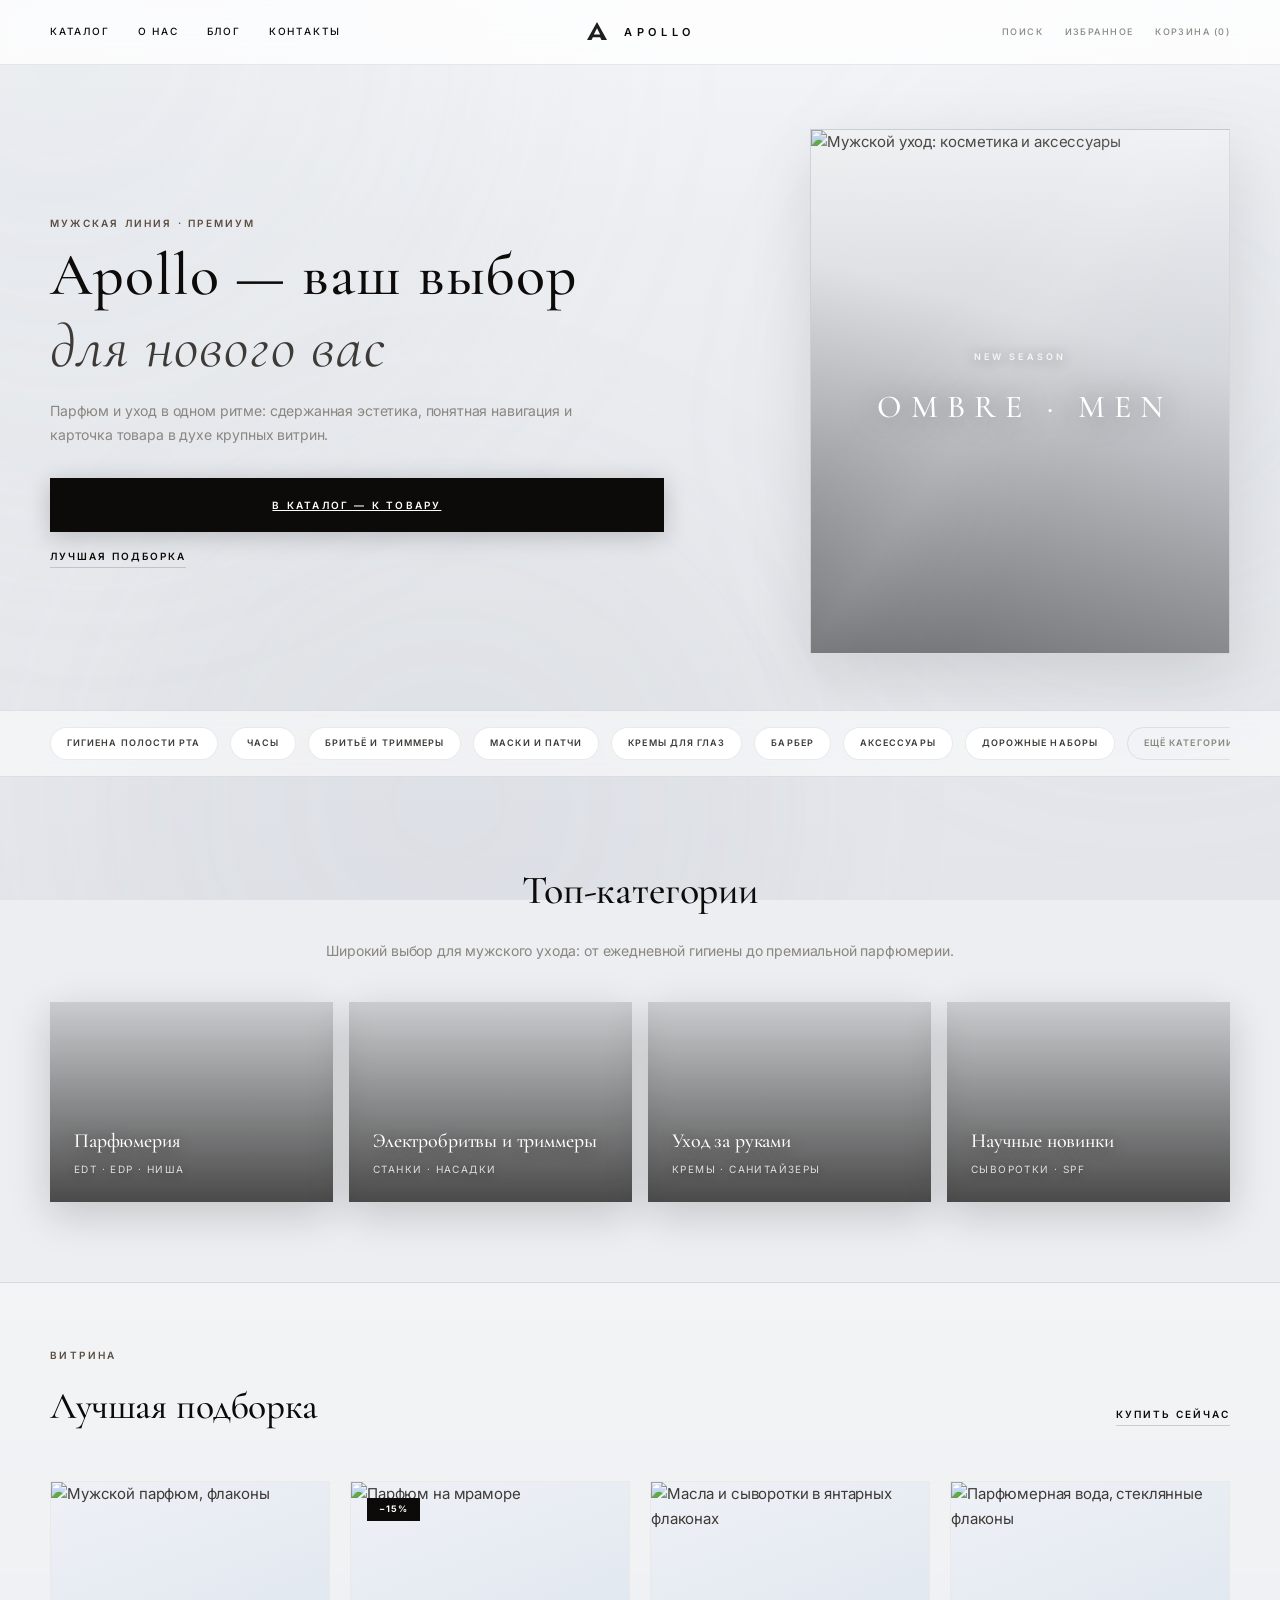
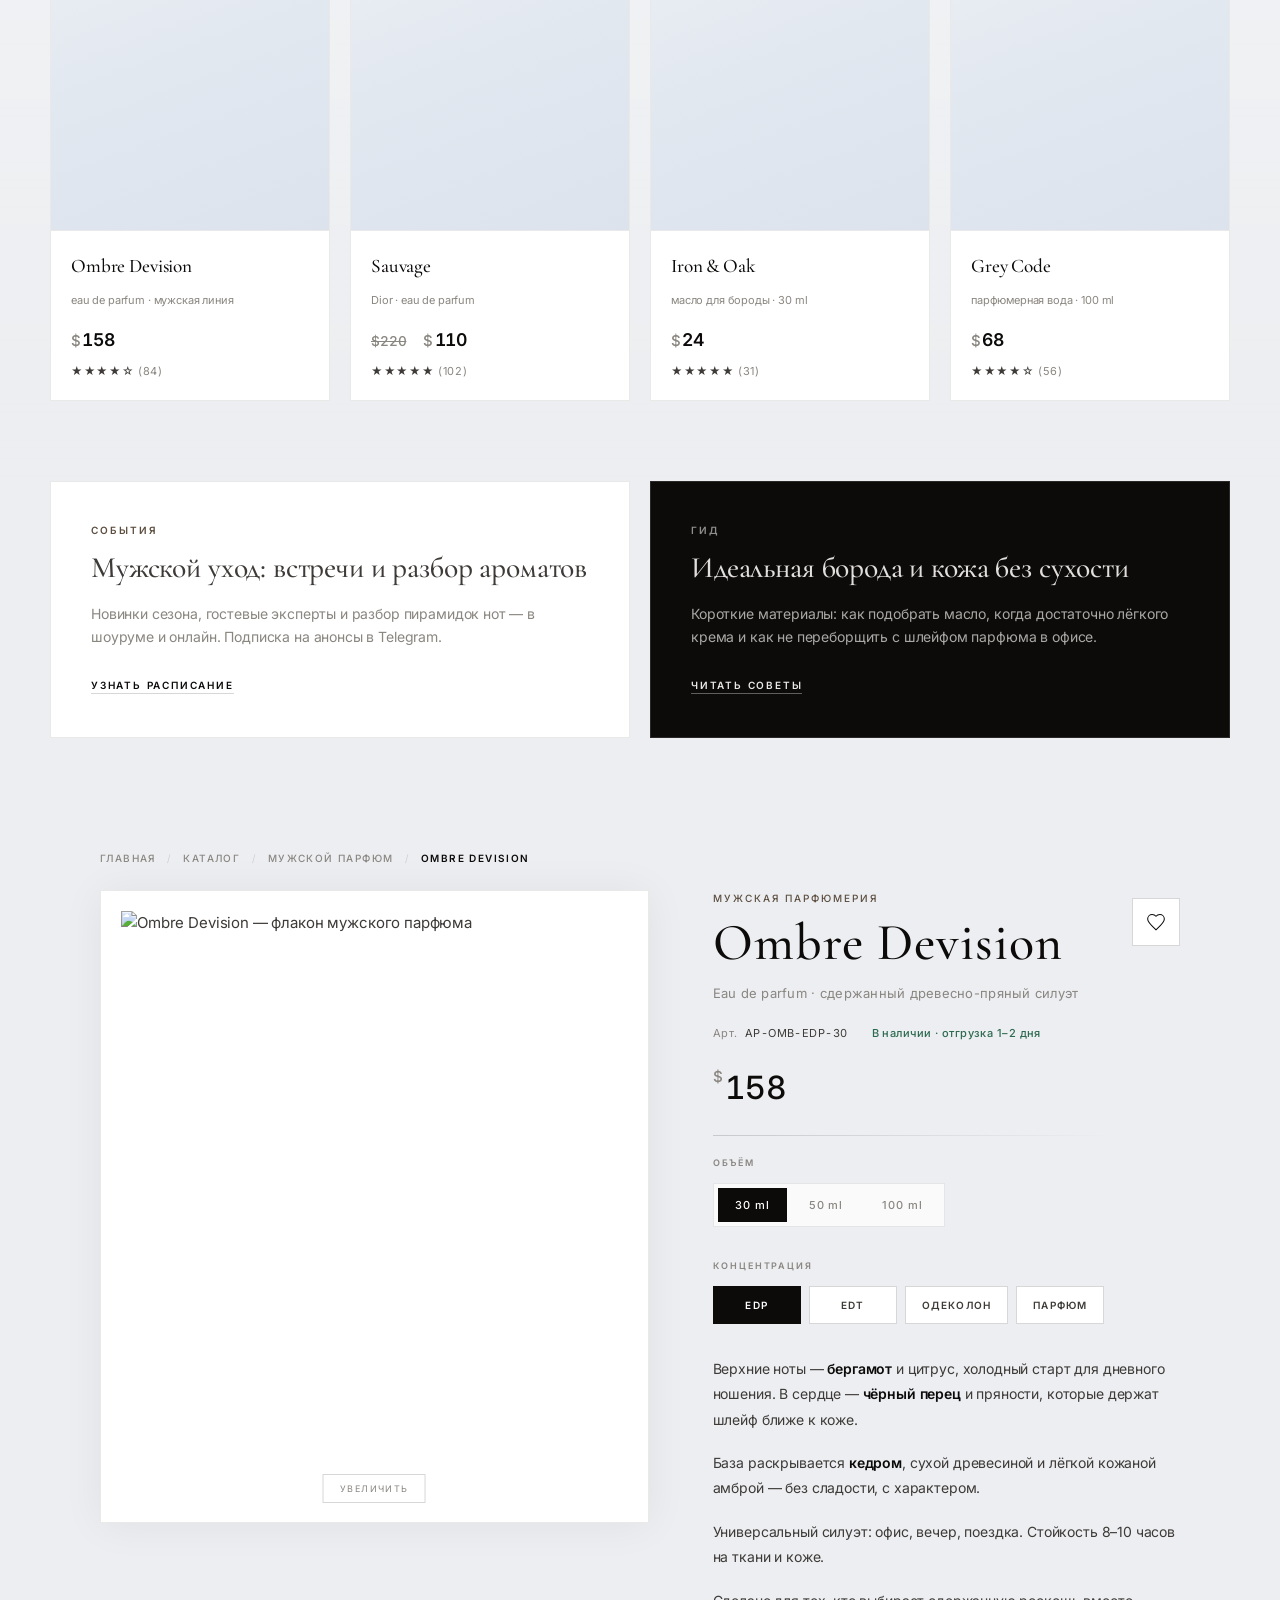
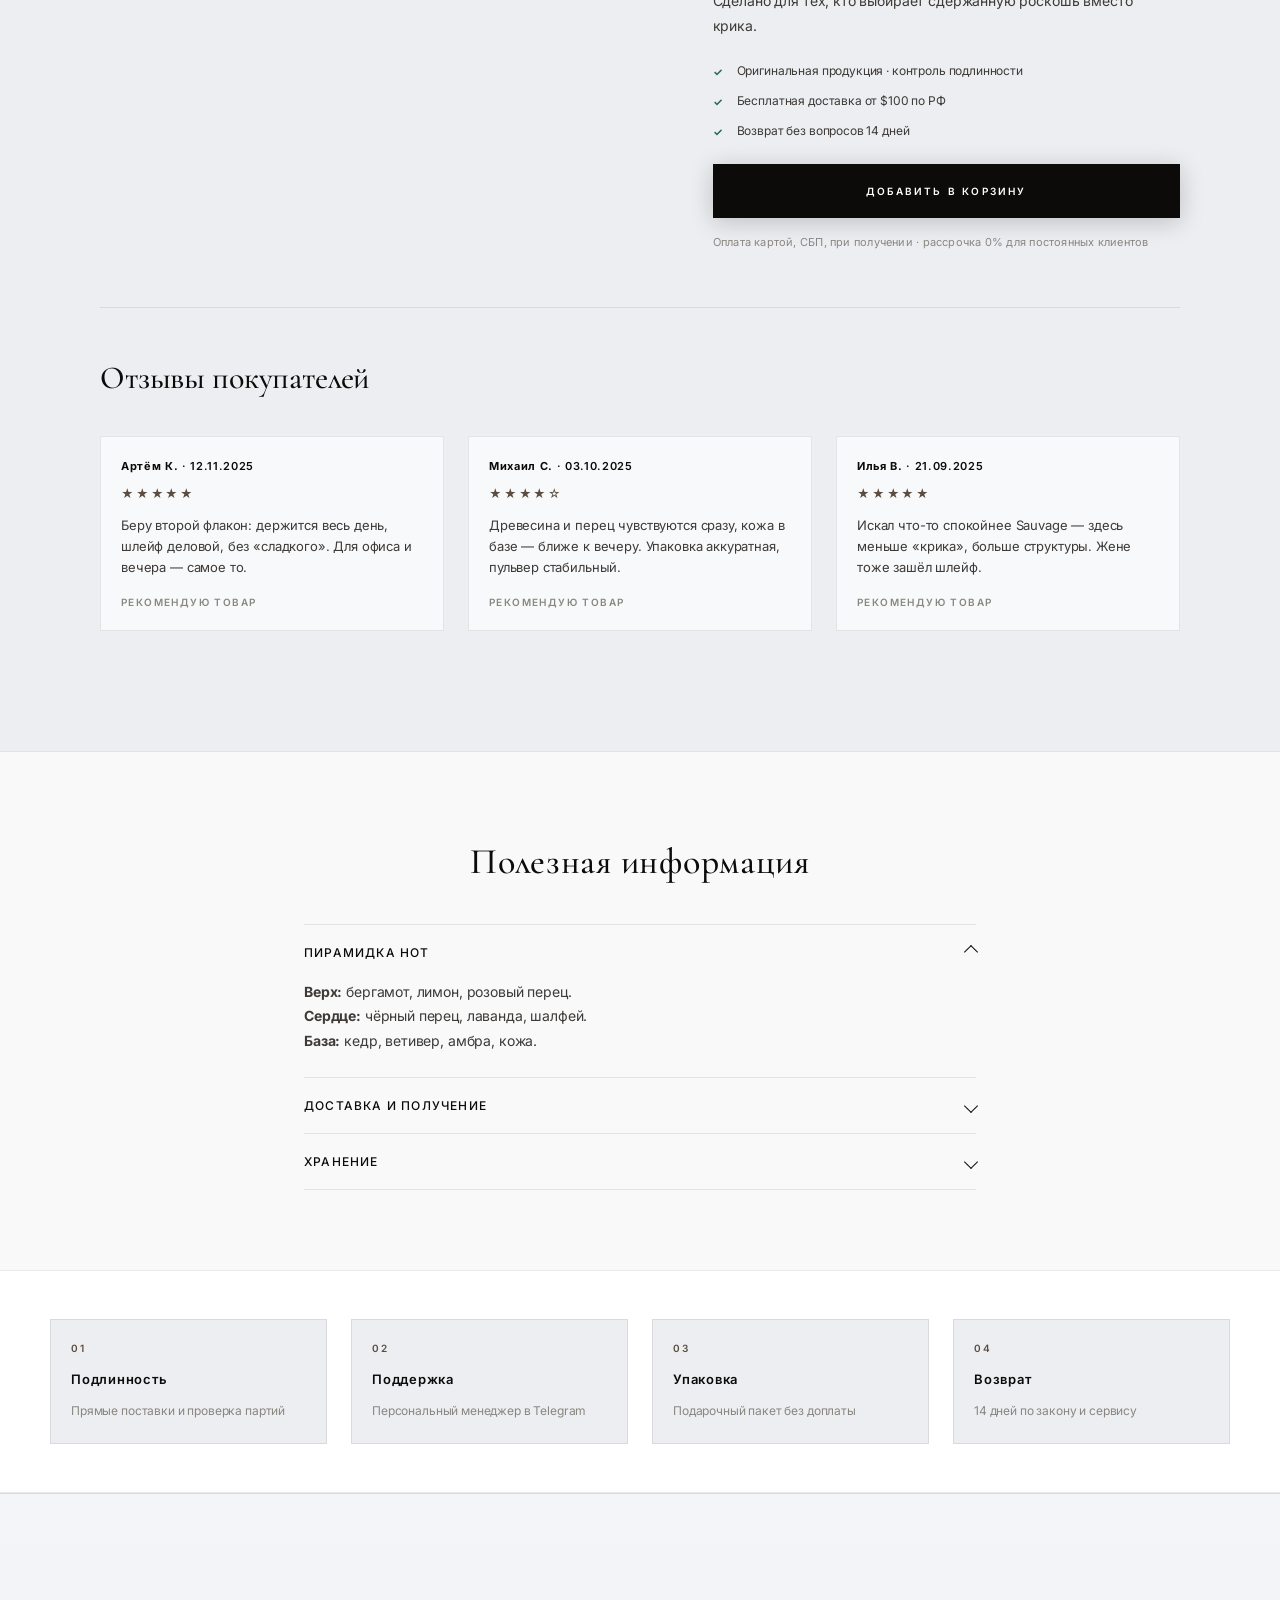
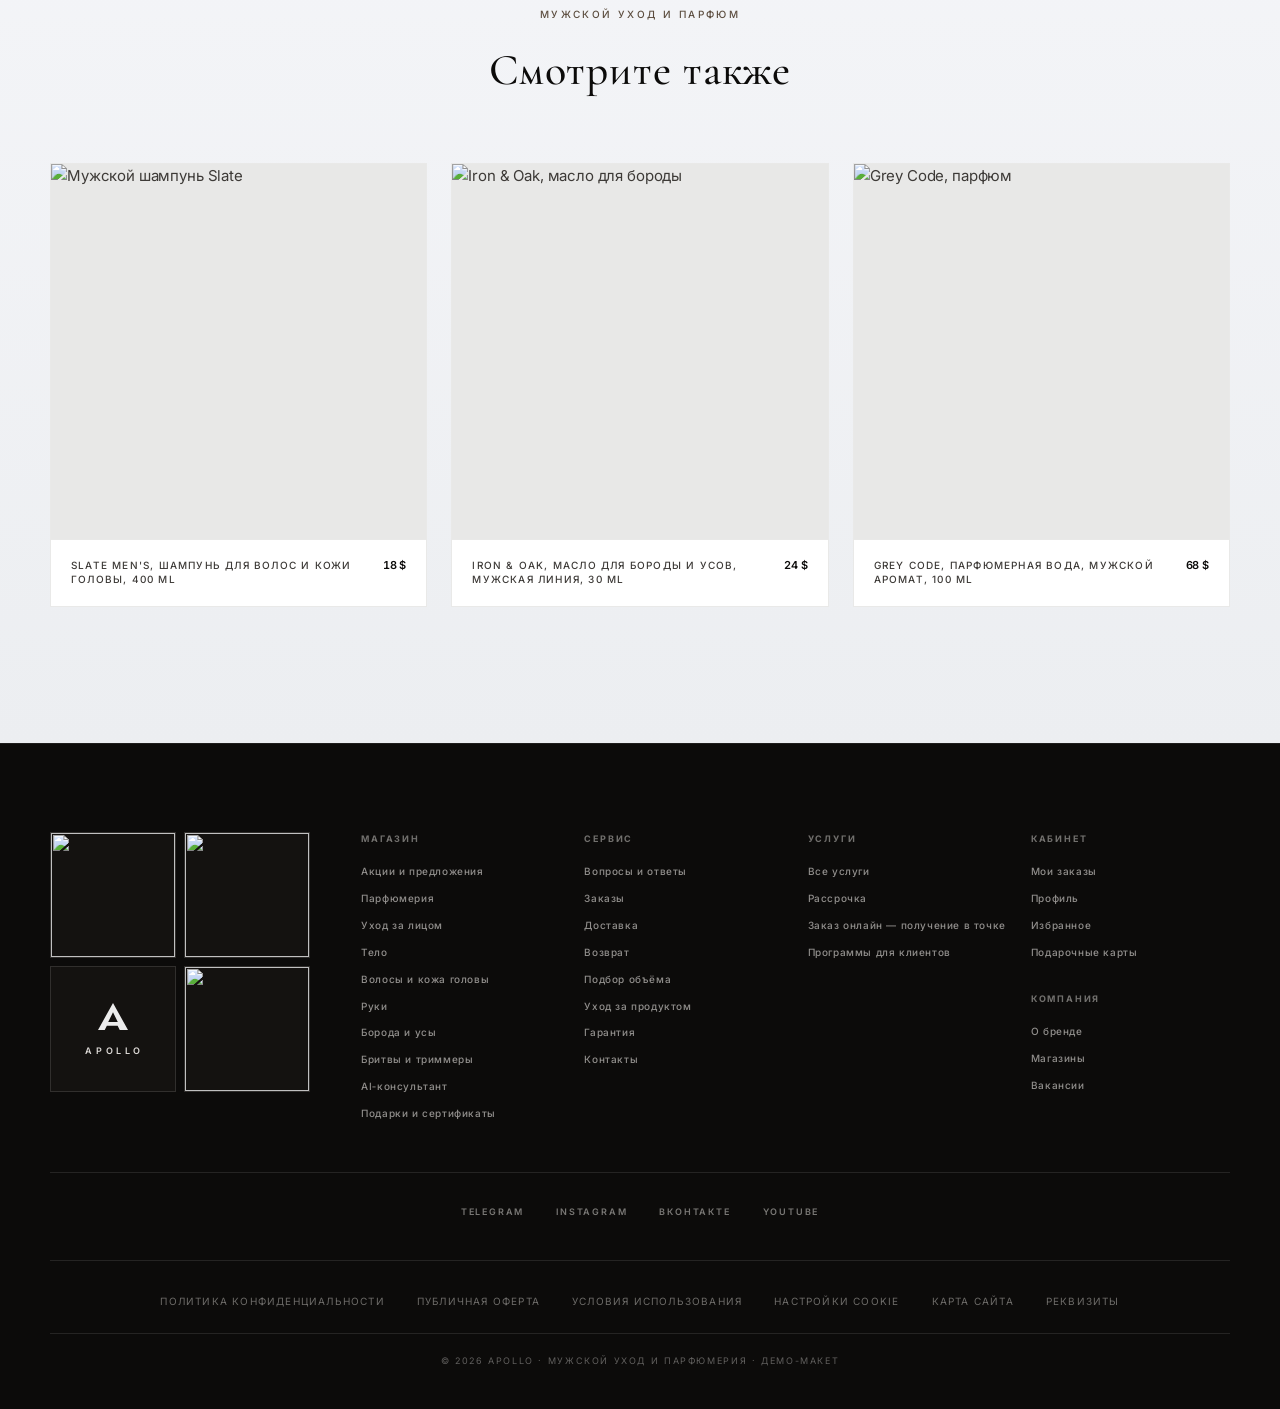
==== commit 4c06d6d7: "Фото Unsplash: hero, витрина, PDP, топ-категории, футер Made-with: Cursor" ====
--- a/index.html
+++ b/index.html
@@ -23,16 +23,17 @@
     />
     <meta
       property="og:image"
-      content="https://daniilbyr.github.io/apollo-men-vitrina/img/products/card-slate.jpg?v=mens-2026-03-31"
+      content="https://images.unsplash.com/photo-1620916566398-39f1143ab7be?auto=format&amp;fit=crop&amp;w=1200&amp;q=85"
     />
     <meta name="twitter:card" content="summary_large_image" />
+    <link rel="preconnect" href="https://images.unsplash.com" crossorigin />
     <link rel="preconnect" href="https://fonts.googleapis.com" />
     <link rel="preconnect" href="https://fonts.gstatic.com" crossorigin />
     <link
       href="https://fonts.googleapis.com/css2?family=Cormorant+Garamond:ital,wght@0,400;0,500;0,600;0,700;1,400&family=Inter:ital,opsz,wght@0,14..32,300;0,14..32,400;0,14..32,500;0,14..32,600;1,14..32,400&display=swap"
       rel="stylesheet"
     />
-    <link rel="stylesheet" href="styles.css?v=figma-vit-2026-03-31" />
+    <link rel="stylesheet" href="styles.css?v=photos-2026-03-31" />
   </head>
   <body class="page">
     <div class="page-bg" aria-hidden="true">
@@ -82,11 +83,23 @@
               <a class="hero-home__secondary" href="#best-collection">Лучшая подборка</a>
             </div>
           </div>
-          <div class="hero-home__visual reveal reveal--delay-1" data-reveal aria-hidden="true">
-            <div class="hero-home__frame">
-              <div class="hero-home__shine"></div>
-              <p class="hero-home__tag">NEW SEASON</p>
-              <p class="hero-home__brand">OMBRE · MEN</p>
+          <div class="hero-home__visual reveal reveal--delay-1" data-reveal>
+            <div class="hero-home__frame hero-home__frame--photo">
+              <img
+                class="hero-home__photo"
+                src="https://images.unsplash.com/photo-1620916566398-39f1143ab7be?auto=format&amp;fit=crop&amp;w=1400&amp;q=85"
+                width="700"
+                height="875"
+                alt="Мужской уход: косметика и аксессуары"
+                decoding="async"
+                fetchpriority="high"
+              />
+              <div class="hero-home__frame-overlay" aria-hidden="true"></div>
+              <div class="hero-home__shine hero-home__shine--on-photo" aria-hidden="true"></div>
+              <div class="hero-home__frame-text">
+                <p class="hero-home__tag">NEW SEASON</p>
+                <p class="hero-home__brand">OMBRE · MEN</p>
+              </div>
             </div>
           </div>
         </div>
@@ -116,19 +129,39 @@
             </p>
           </header>
           <div class="top-categories__grid">
-            <a class="top-cat-card reveal reveal--delay-1" data-reveal href="#product">
+            <a
+              class="top-cat-card top-cat-card--photo reveal reveal--delay-1"
+              data-reveal
+              href="#product"
+              style="--cat-img: url('https://images.unsplash.com/photo-1595425970377-c9700cf27389?auto=format&amp;fit=crop&amp;w=900&amp;q=85')"
+            >
               <span class="top-cat-card__label">Парфюмерия</span>
               <span class="top-cat-card__hint">EDT · EDP · ниша</span>
             </a>
-            <a class="top-cat-card reveal reveal--delay-2" data-reveal href="#best-collection">
+            <a
+              class="top-cat-card top-cat-card--photo reveal reveal--delay-2"
+              data-reveal
+              href="#best-collection"
+              style="--cat-img: url('https://images.unsplash.com/photo-1503951914875-452162b0e3e1?auto=format&amp;fit=crop&amp;w=900&amp;q=85')"
+            >
               <span class="top-cat-card__label">Электробритвы и&nbsp;триммеры</span>
               <span class="top-cat-card__hint">Станки · насадки</span>
             </a>
-            <a class="top-cat-card reveal reveal--delay-3" data-reveal href="#best-collection">
+            <a
+              class="top-cat-card top-cat-card--photo reveal reveal--delay-3"
+              data-reveal
+              href="#best-collection"
+              style="--cat-img: url('https://images.unsplash.com/photo-1616394584335-451566c0e7f6?auto=format&amp;fit=crop&amp;w=900&amp;q=85')"
+            >
               <span class="top-cat-card__label">Уход за руками</span>
               <span class="top-cat-card__hint">Кремы · санитайзеры</span>
             </a>
-            <a class="top-cat-card reveal" data-reveal href="#events-tips">
+            <a
+              class="top-cat-card top-cat-card--photo reveal"
+              data-reveal
+              href="#events-tips"
+              style="--cat-img: url('https://images.unsplash.com/photo-1570172619644-dfd03ed5d881?auto=format&amp;fit=crop&amp;w=900&amp;q=85')"
+            >
               <span class="top-cat-card__label">Научные новинки</span>
               <span class="top-cat-card__hint">Сыворотки · SPF</span>
             </a>
@@ -149,7 +182,14 @@
             <article class="product-card reveal reveal--delay-1" data-reveal>
               <a href="#product" class="product-card__link">
                 <div class="product-card__media">
-                  <img src="img/products/card-grey.jpg?v=studio-2026" width="640" height="800" alt="" loading="lazy" decoding="async" />
+                  <img
+                    src="https://images.unsplash.com/photo-1595425970377-c9700cf27389?auto=format&amp;fit=crop&amp;w=800&amp;q=85"
+                    width="640"
+                    height="800"
+                    alt="Мужской парфюм, флаконы"
+                    loading="lazy"
+                    decoding="async"
+                  />
                 </div>
                 <div class="product-card__body">
                   <h3 class="product-card__name">Ombre Devision</h3>
@@ -163,7 +203,14 @@
               <a href="#" class="product-card__link">
                 <div class="product-card__badge">−15%</div>
                 <div class="product-card__media">
-                  <img src="img/products/card-slate.jpg?v=studio-2026" width="640" height="800" alt="" loading="lazy" decoding="async" />
+                  <img
+                    src="https://images.unsplash.com/photo-1541643600914-78b084683601?auto=format&amp;fit=crop&amp;w=800&amp;q=85"
+                    width="640"
+                    height="800"
+                    alt="Парфюм на мраморе"
+                    loading="lazy"
+                    decoding="async"
+                  />
                 </div>
                 <div class="product-card__body">
                   <h3 class="product-card__name">Sauvage</h3>
@@ -179,7 +226,14 @@
             <article class="product-card reveal reveal--delay-3" data-reveal>
               <a href="#" class="product-card__link">
                 <div class="product-card__media">
-                  <img src="img/products/card-beard.jpg?v=studio-2026" width="640" height="800" alt="" loading="lazy" decoding="async" />
+                  <img
+                    src="https://images.unsplash.com/photo-1571781926291-c477ebfd4c8f?auto=format&amp;fit=crop&amp;w=800&amp;q=85"
+                    width="640"
+                    height="800"
+                    alt="Масла и сыворотки в янтарных флаконах"
+                    loading="lazy"
+                    decoding="async"
+                  />
                 </div>
                 <div class="product-card__body">
                   <h3 class="product-card__name">Iron &amp; Oak</h3>
@@ -192,7 +246,14 @@
             <article class="product-card reveal" data-reveal>
               <a href="#" class="product-card__link">
                 <div class="product-card__media">
-                  <img src="img/products/card-grey.jpg?v=studio-2026" width="640" height="800" alt="" loading="lazy" decoding="async" />
+                  <img
+                    src="https://images.unsplash.com/photo-1523293182080-0cbb433f7df6?auto=format&amp;fit=crop&amp;w=800&amp;q=85"
+                    width="640"
+                    height="800"
+                    alt="Парфюмерная вода, стеклянные флаконы"
+                    loading="lazy"
+                    decoding="async"
+                  />
                 </div>
                 <div class="product-card__body">
                   <h3 class="product-card__name">Grey Code</h3>
@@ -251,74 +312,15 @@
             <div class="pdp__gallery reveal reveal--delay-1" data-reveal>
               <div class="pdp__media js-pdp-media is-loaded">
                 <figure class="pdp__figure">
-                  <svg
+                  <img
                     class="pdp__photo"
-                    xmlns="http://www.w3.org/2000/svg"
-                    viewBox="0 0 900 1050"
+                    src="https://images.unsplash.com/photo-1595425970377-c9700cf27389?auto=format&amp;fit=crop&amp;w=1200&amp;q=88"
                     width="900"
                     height="1050"
-                    role="img"
-                    aria-label="Ombre Devision — флакон мужского парфюма"
-                    focusable="false"
-                  >
-                    <defs>
-                      <linearGradient id="pdp-bg" x1="0%" y1="0%" x2="0%" y2="100%">
-                        <stop offset="0%" stop-color="#f0f2f5" />
-                        <stop offset="100%" stop-color="#d8dde4" />
-                      </linearGradient>
-                      <radialGradient id="pdp-shadow" cx="50%" cy="100%" r="55%">
-                        <stop offset="0%" stop-color="#000" stop-opacity="0.22" />
-                        <stop offset="100%" stop-color="#000" stop-opacity="0" />
-                      </radialGradient>
-                      <linearGradient id="pdp-glass" x1="0%" y1="0%" x2="100%" y2="0%">
-                        <stop offset="0%" stop-color="#1e293b" />
-                        <stop offset="35%" stop-color="#334155" />
-                        <stop offset="50%" stop-color="#475569" />
-                        <stop offset="65%" stop-color="#334155" />
-                        <stop offset="100%" stop-color="#0f172a" />
-                      </linearGradient>
-                      <linearGradient id="pdp-shine" x1="0%" y1="0%" x2="100%" y2="0%">
-                        <stop offset="0%" stop-color="#fff" stop-opacity="0" />
-                        <stop offset="42%" stop-color="#fff" stop-opacity="0.35" />
-                        <stop offset="48%" stop-color="#fff" stop-opacity="0.08" />
-                        <stop offset="100%" stop-color="#fff" stop-opacity="0" />
-                      </linearGradient>
-                      <linearGradient id="pdp-cap" x1="0%" y1="0%" x2="0%" y2="100%">
-                        <stop offset="0%" stop-color="#2d2d2d" />
-                        <stop offset="100%" stop-color="#0a0a0a" />
-                      </linearGradient>
-                      <filter id="pdp-soft" x="-30%" y="-30%" width="160%" height="160%">
-                        <feGaussianBlur stdDeviation="4" result="b" />
-                        <feMerge>
-                          <feMergeNode in="b" />
-                          <feMergeNode in="SourceGraphic" />
-                        </feMerge>
-                      </filter>
-                    </defs>
-                    <rect width="900" height="1050" fill="url(#pdp-bg)" />
-                    <ellipse cx="450" cy="958" rx="240" ry="32" fill="url(#pdp-shadow)" />
-                    <g filter="url(#pdp-soft)" transform="translate(450, 480)">
-                      <rect x="-52" y="-395" width="104" height="52" rx="10" fill="url(#pdp-cap)" />
-                      <rect x="-44" y="-343" width="88" height="28" rx="5" fill="#1a1a1a" />
-                      <path
-                        d="M-78 -315 C-78 -330 -70 -340 -58 -340 L58 -340 C70 -340 78 -330 78 -315 L72 340 C72 355 62 365 50 365 L-50 365 C-62 365 -72 355 -72 340 Z"
-                        fill="url(#pdp-glass)"
-                      />
-                      <path d="M-65 -300 L65 -300 L58 320 L-58 320 Z" fill="url(#pdp-shine)" opacity="0.9" />
-                      <rect x="-40" y="-280" width="80" height="36" rx="3" fill="#fff" opacity="0.06" />
-                    </g>
-                    <text
-                      x="450"
-                      y="1000"
-                      text-anchor="middle"
-                      font-family="system-ui,Segoe UI,sans-serif"
-                      font-size="20"
-                      fill="#64748b"
-                      letter-spacing="0.08em"
-                    >
-                      OMBRE DEVISION · MEN&apos;S EDP
-                    </text>
-                  </svg>
+                    alt="Ombre Devision — флакон мужского парфюма"
+                    decoding="async"
+                    fetchpriority="high"
+                  />
                 </figure>
                 <button type="button" class="pdp__zoom-hint" tabindex="-1" aria-hidden="true">Увеличить</button>
               </div>
@@ -517,7 +519,7 @@
               <a href="#" class="card-mini__link">
                 <div class="card-mini__img js-card-img is-loaded">
                   <img
-                    src="img/products/card-slate.jpg?v=mens-2026-03-31"
+                    src="https://images.unsplash.com/photo-1556228720-195a672e8a03?auto=format&amp;fit=crop&amp;w=800&amp;q=85"
                     width="800"
                     height="800"
                     alt="Мужской шампунь Slate"
@@ -535,7 +537,7 @@
               <a href="#" class="card-mini__link">
                 <div class="card-mini__img js-card-img is-loaded">
                   <img
-                    src="img/products/card-beard.jpg?v=mens-2026-03-31"
+                    src="https://images.unsplash.com/photo-1571781926291-c477ebfd4c8f?auto=format&amp;fit=crop&amp;w=800&amp;q=85"
                     width="800"
                     height="800"
                     alt="Iron &amp; Oak, масло для бороды"
@@ -553,7 +555,7 @@
               <a href="#" class="card-mini__link">
                 <div class="card-mini__img js-card-img is-loaded">
                   <img
-                    src="img/products/card-grey.jpg?v=mens-2026-03-31"
+                    src="https://images.unsplash.com/photo-1523293182080-0cbb433f7df6?auto=format&amp;fit=crop&amp;w=800&amp;q=85"
                     width="800"
                     height="800"
                     alt="Grey Code, парфюм"
@@ -589,7 +591,7 @@
             <div class="footer-visual__cell">
               <img
                 class="footer-mosaic"
-                src="img/footer/mosaic-1.jpg?v=mens-2026-03-31"
+                src="https://images.unsplash.com/photo-1617897903246-719242758050?auto=format&amp;fit=crop&amp;w=600&amp;q=80"
                 width="400"
                 height="400"
                 alt=""
@@ -600,7 +602,7 @@
             <div class="footer-visual__cell">
               <img
                 class="footer-mosaic"
-                src="img/footer/mosaic-2.jpg?v=mens-2026-03-31"
+                src="https://images.unsplash.com/photo-1596755094514-87a34573efc8?auto=format&amp;fit=crop&amp;w=600&amp;q=80"
                 width="400"
                 height="400"
                 alt=""
@@ -617,7 +619,7 @@
             <div class="footer-visual__cell">
               <img
                 class="footer-mosaic"
-                src="img/footer/mosaic-3.jpg?v=mens-2026-03-31"
+                src="https://images.unsplash.com/photo-1612817288484-6f916006741a?auto=format&amp;fit=crop&amp;w=600&amp;q=80"
                 width="400"
                 height="400"
                 alt=""
@@ -689,6 +691,6 @@
       </div>
     </footer>
 
-    <script src="app.js?v=figma-vit-2026-03-31" defer></script>
+    <script src="app.js?v=photos-2026-03-31" defer></script>
   </body>
 </html>
--- a/styles.css
+++ b/styles.css
@@ -362,6 +362,46 @@
   overflow: hidden;
 }
 
+.hero-home__frame--photo {
+  padding: 0;
+  border-color: rgba(12, 11, 10, 0.12);
+}
+
+.hero-home__photo {
+  position: absolute;
+  inset: 0;
+  width: 100%;
+  height: 100%;
+  object-fit: cover;
+  object-position: center 42%;
+}
+
+.hero-home__frame-overlay {
+  position: absolute;
+  inset: 0;
+  z-index: 1;
+  background: linear-gradient(
+    195deg,
+    rgba(255, 255, 255, 0.12) 0%,
+    rgba(12, 11, 10, 0.08) 38%,
+    rgba(12, 11, 10, 0.55) 100%
+  );
+  pointer-events: none;
+}
+
+.hero-home__frame-text {
+  position: relative;
+  z-index: 2;
+  display: flex;
+  flex-direction: column;
+  align-items: center;
+  justify-content: center;
+  gap: var(--s-4);
+  min-height: 100%;
+  padding: var(--s-8) var(--s-5);
+  text-align: center;
+}
+
 .hero-home__shine {
   position: absolute;
   inset: -40%;
@@ -377,6 +417,12 @@
   pointer-events: none;
 }
 
+.hero-home__shine--on-photo {
+  z-index: 2;
+  opacity: 0.22;
+  mix-blend-mode: overlay;
+}
+
 .hero-home__tag {
   position: relative;
   margin: 0;
@@ -384,6 +430,11 @@
   font-weight: 600;
   letter-spacing: 0.35em;
   color: var(--ink-faint);
+}
+
+.hero-home__frame--photo .hero-home__tag {
+  color: rgba(255, 252, 248, 0.88);
+  text-shadow: 0 1px 14px rgba(0, 0, 0, 0.45);
 }
 
 .hero-home__brand {
@@ -395,6 +446,11 @@
   letter-spacing: 0.28em;
   text-indent: 0.28em;
   color: var(--ink);
+}
+
+.hero-home__frame--photo .hero-home__brand {
+  color: #fff;
+  text-shadow: 0 2px 28px rgba(0, 0, 0, 0.5);
 }
 
 .category-rail {
@@ -516,6 +572,29 @@
   transform: translateY(-3px);
 }
 
+.top-cat-card--photo {
+  border: none;
+  min-height: 200px;
+  background-image: linear-gradient(180deg, rgba(12, 11, 10, 0.15) 0%, rgba(12, 11, 10, 0.72) 100%), var(--cat-img);
+  background-size: cover;
+  background-position: center;
+  box-shadow: 0 12px 40px rgba(12, 11, 10, 0.18);
+}
+
+.top-cat-card--photo:hover {
+  box-shadow: 0 18px 50px rgba(12, 11, 10, 0.28);
+}
+
+.top-cat-card--photo .top-cat-card__label {
+  color: #fff;
+  text-shadow: 0 2px 16px rgba(0, 0, 0, 0.45);
+}
+
+.top-cat-card--photo .top-cat-card__hint {
+  color: rgba(255, 252, 248, 0.82);
+  text-shadow: 0 1px 10px rgba(0, 0, 0, 0.4);
+}
+
 .top-cat-card__label {
   font-family: var(--font-display);
   font-size: 1.25rem;
@@ -639,7 +718,7 @@
 .product-card__media {
   aspect-ratio: 4 / 5;
   overflow: hidden;
-  background: #e5e7eb;
+  background: linear-gradient(160deg, #eef1f6 0%, #e2e8f0 50%, #dce3ed 100%);
 }
 
 .product-card__media img {
@@ -1986,7 +2065,8 @@
     transition: none;
   }
 
-  .hero-home__shine {
+  .hero-home__shine,
+  .hero-home__shine--on-photo {
     animation: none;
   }
 
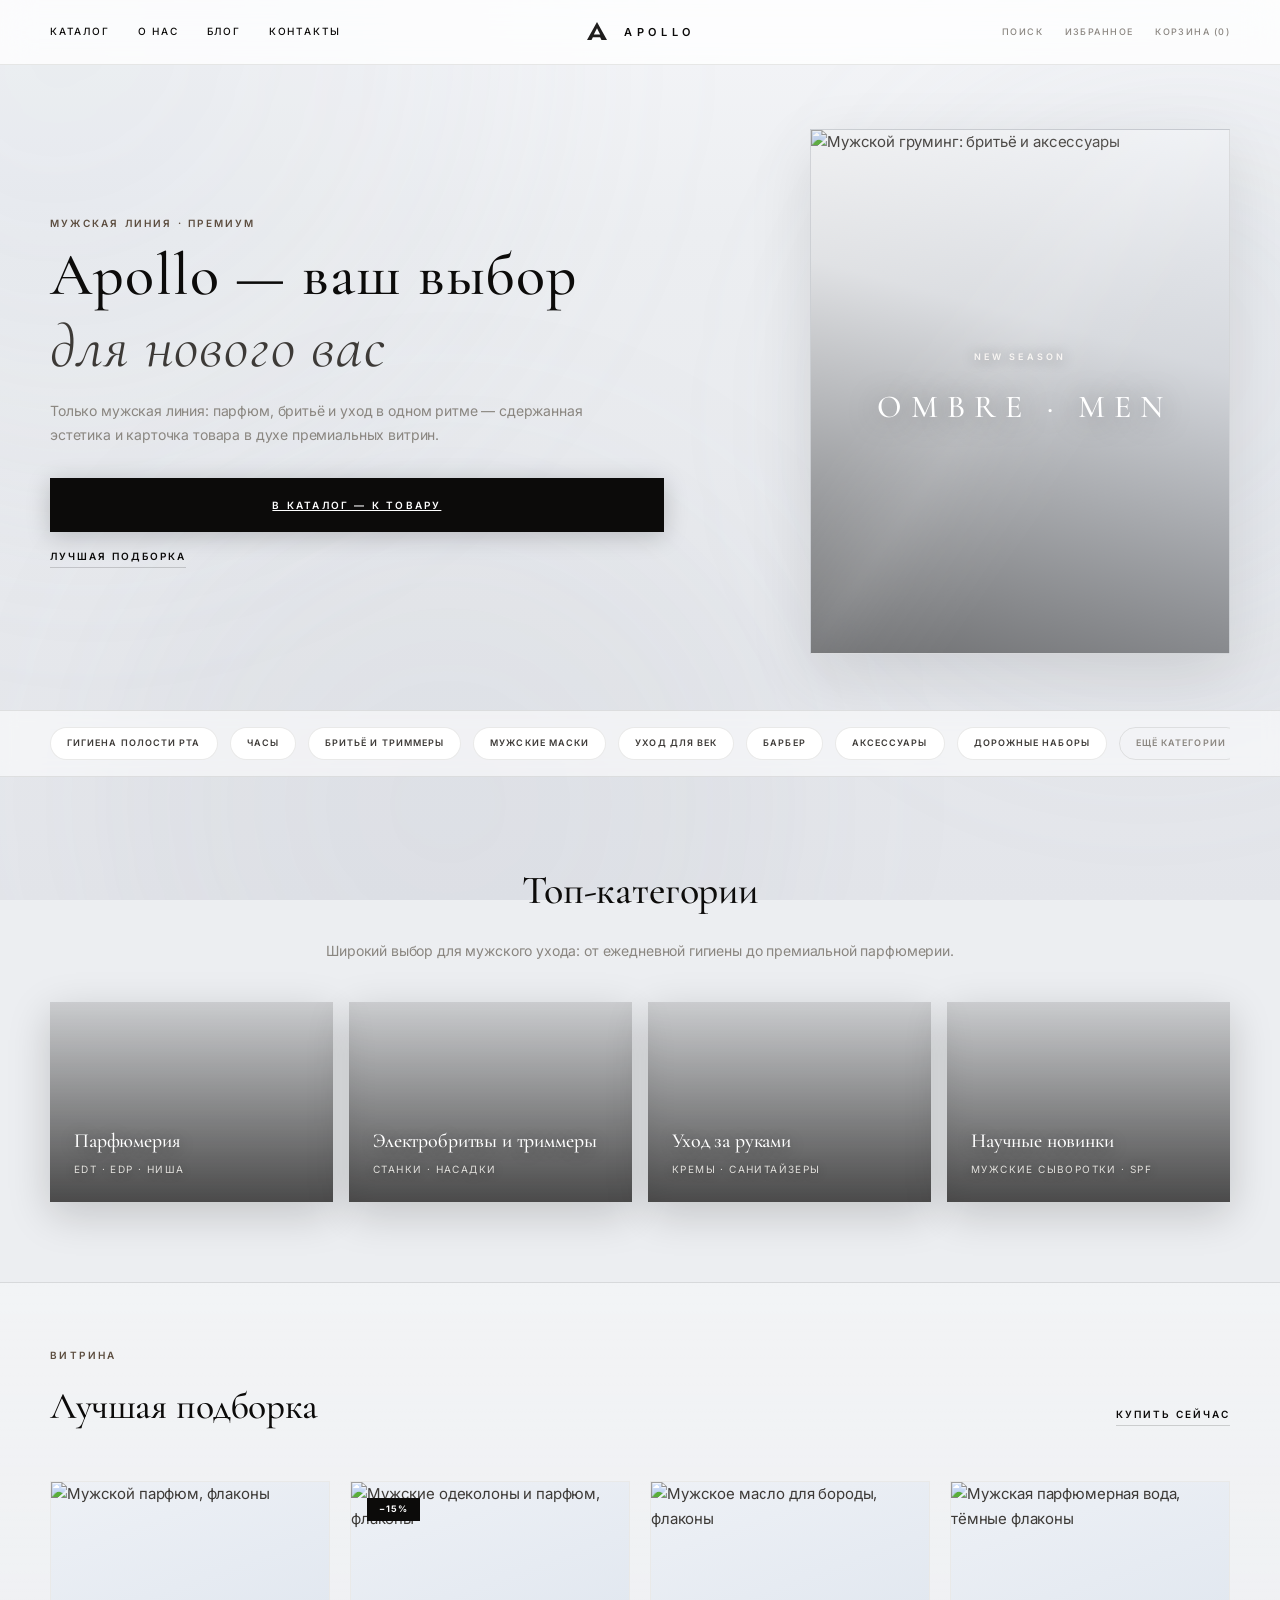
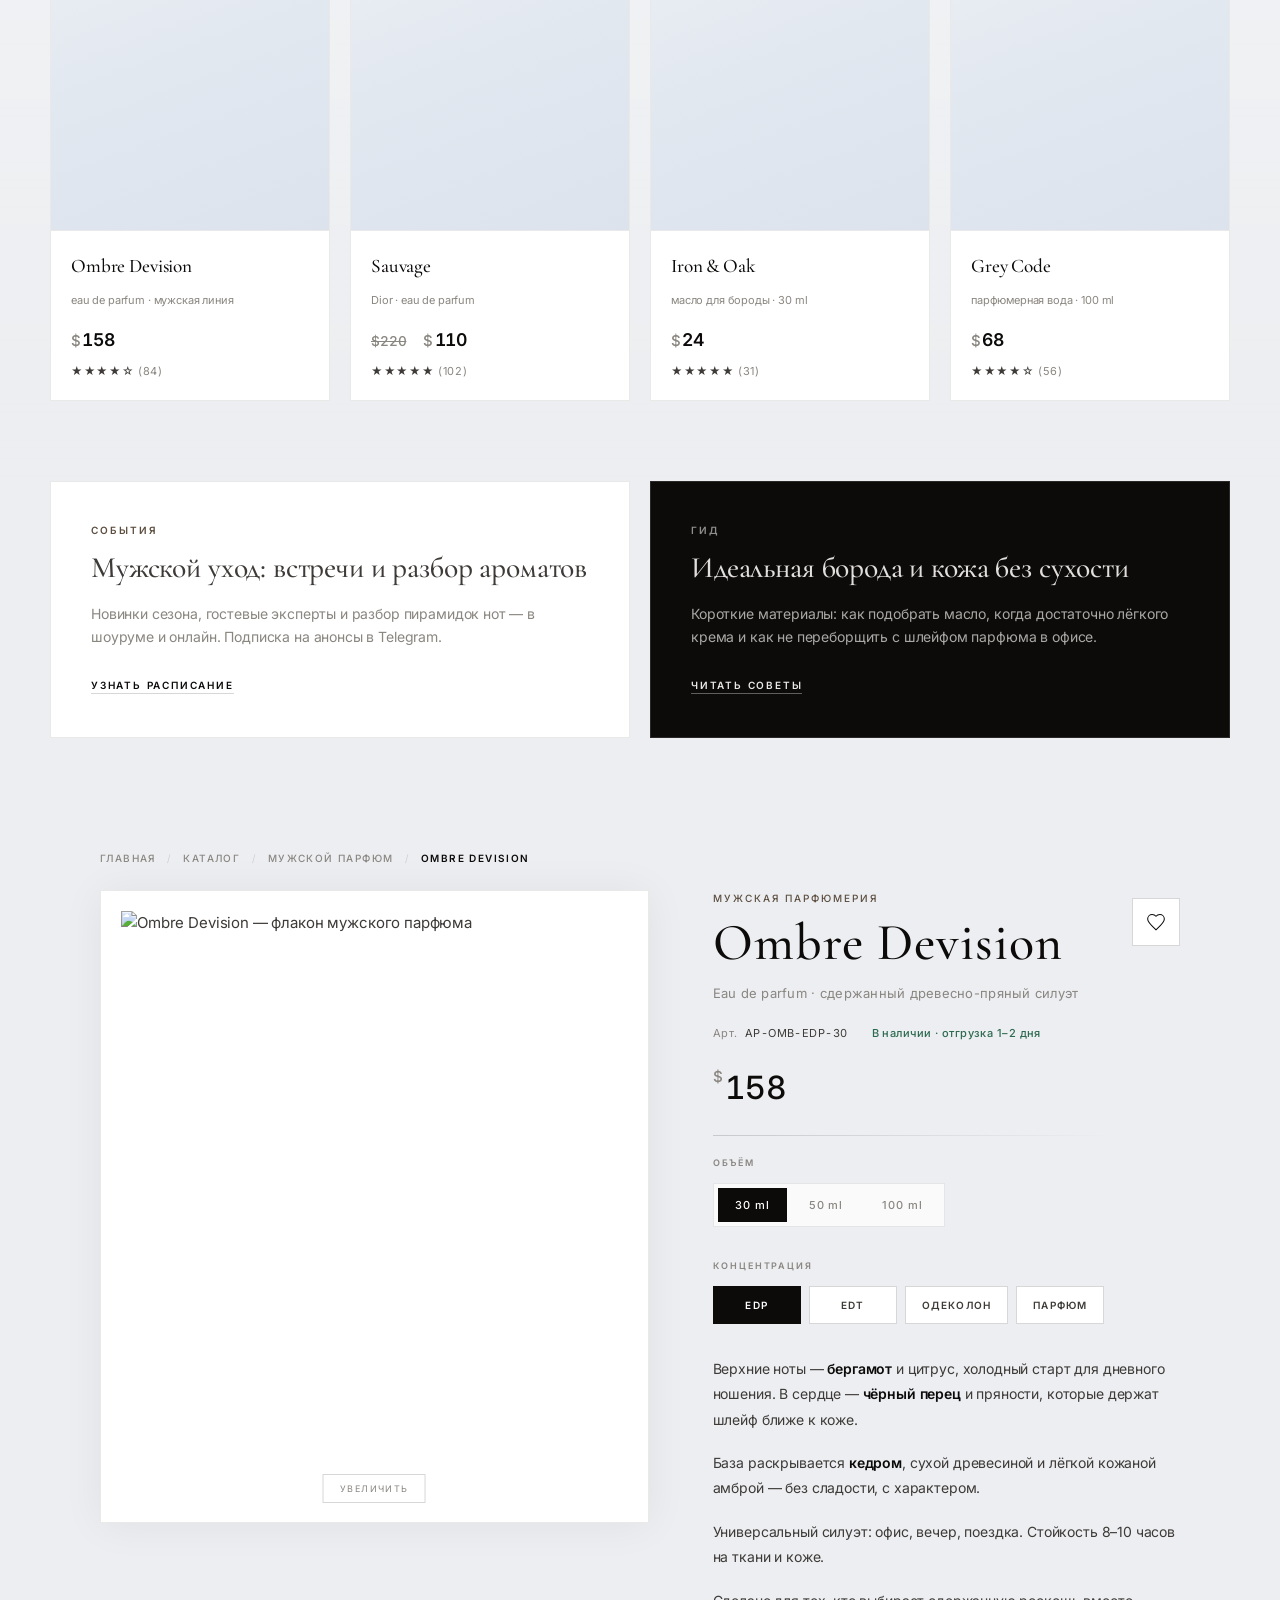
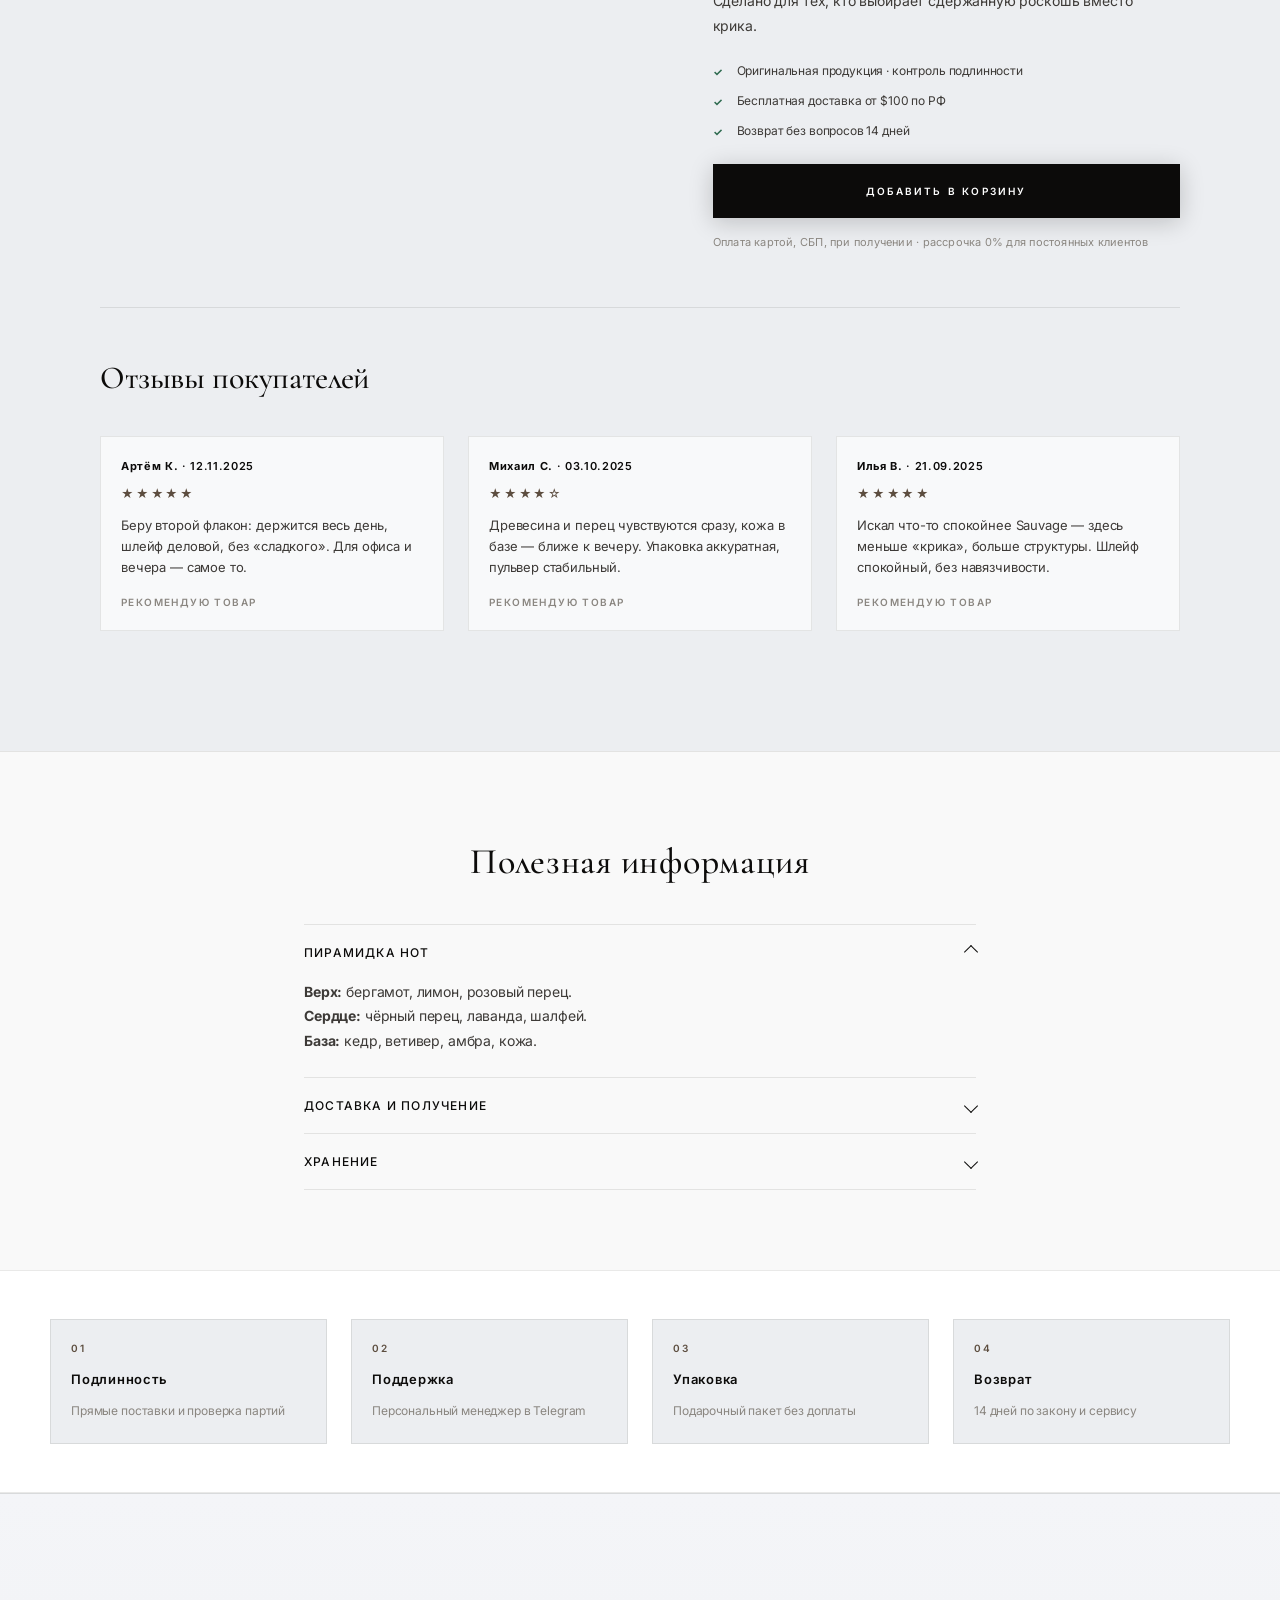
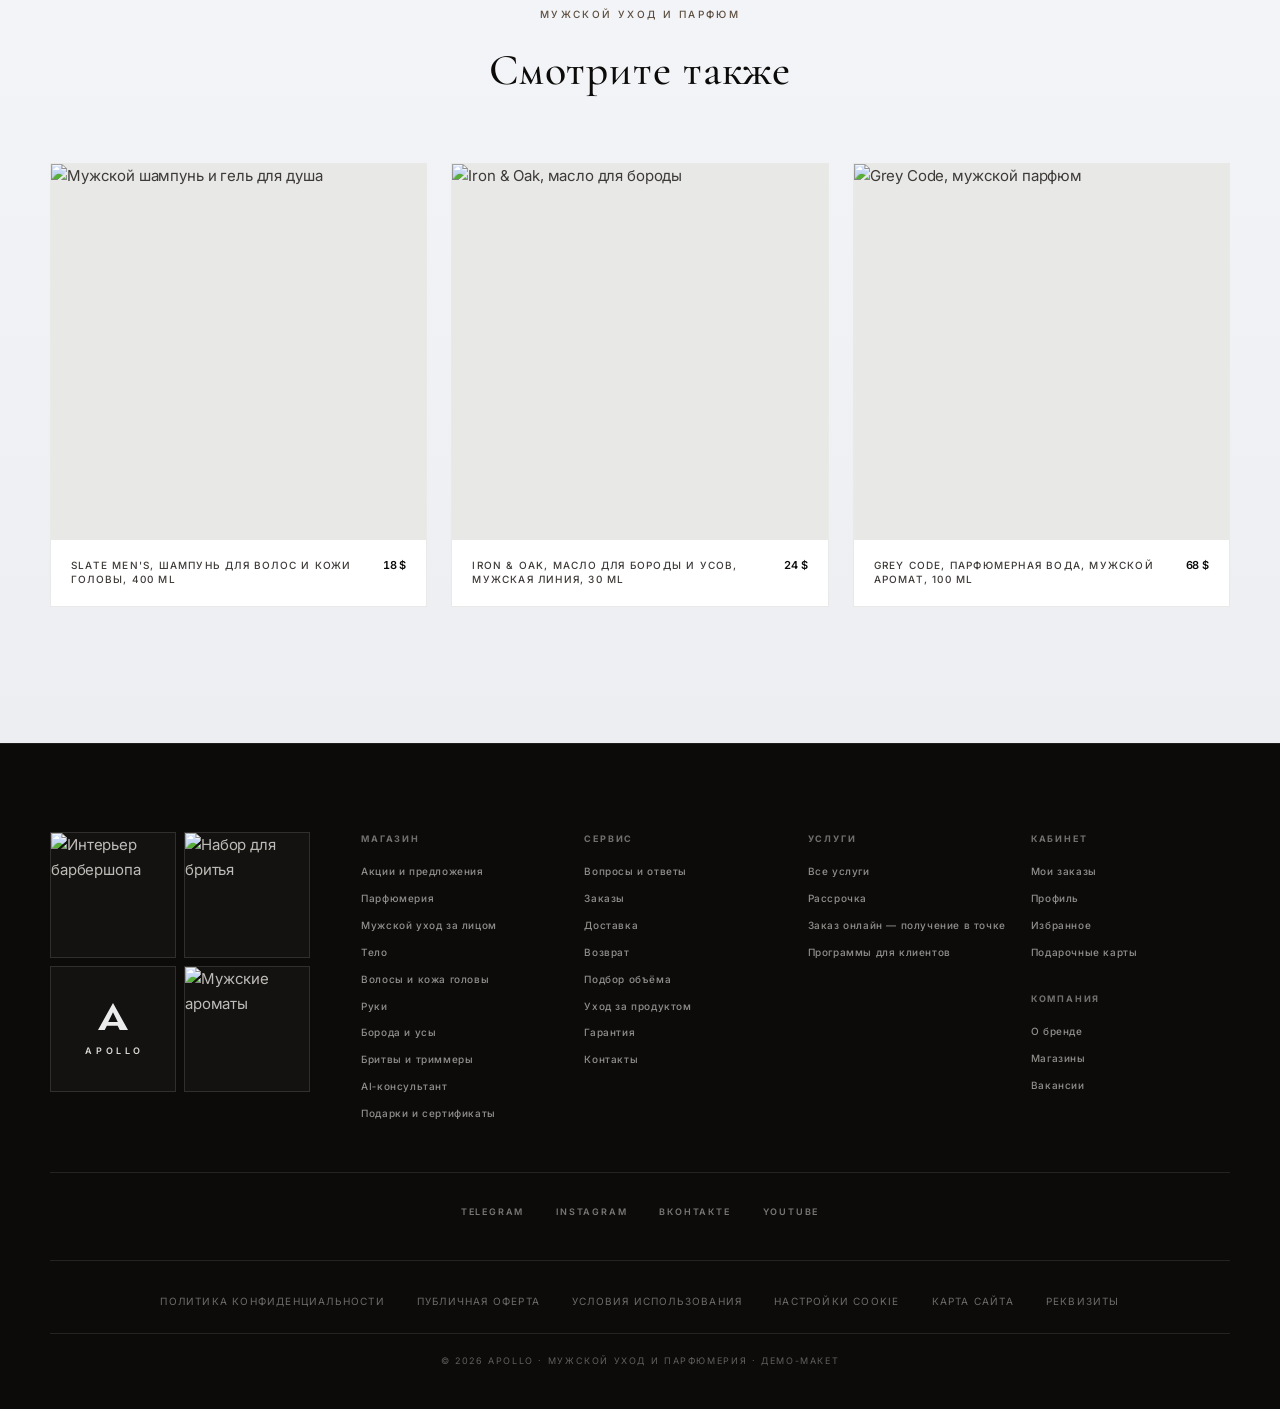
==== commit bd522ed8: "Только мужская линия: фото, копирайт, отзыв Made-with: Cursor" ====
--- a/index.html
+++ b/index.html
@@ -12,18 +12,18 @@
     <title>Apollo — мужской уход и парфюмерия | витрина</title>
     <meta
       name="description"
-      content="Демо витрины Apollo: главный экран, подборка, карточка мужского аромата Ombre Devision, отзывы, доставка по РФ."
+      content="Только мужская линия: парфюм, бритьё, уход. Демо Apollo — витрина, карточка Ombre Devision, отзывы, доставка по РФ."
     />
     <meta property="og:type" content="website" />
     <meta property="og:url" content="https://daniilbyr.github.io/apollo-men-vitrina/" />
     <meta property="og:title" content="Apollo — мужской уход и парфюмерия" />
     <meta
       property="og:description"
-      content="Главная, каталог-подборка и карточка товара в премиальном стиле."
+      content="Премиальная мужская витрина: парфюм и уход для мужчин."
     />
     <meta
       property="og:image"
-      content="https://images.unsplash.com/photo-1620916566398-39f1143ab7be?auto=format&amp;fit=crop&amp;w=1200&amp;q=85"
+      content="https://images.unsplash.com/photo-1585747860715-2ba37e788b70?auto=format&amp;fit=crop&amp;w=1200&amp;q=85"
     />
     <meta name="twitter:card" content="summary_large_image" />
     <link rel="preconnect" href="https://images.unsplash.com" crossorigin />
@@ -33,7 +33,7 @@
       href="https://fonts.googleapis.com/css2?family=Cormorant+Garamond:ital,wght@0,400;0,500;0,600;0,700;1,400&family=Inter:ital,opsz,wght@0,14..32,300;0,14..32,400;0,14..32,500;0,14..32,600;1,14..32,400&display=swap"
       rel="stylesheet"
     />
-    <link rel="stylesheet" href="styles.css?v=photos-2026-03-31" />
+    <link rel="stylesheet" href="styles.css?v=mens-only-2026-03-31" />
   </head>
   <body class="page">
     <div class="page-bg" aria-hidden="true">
@@ -76,7 +76,7 @@
               <span class="hero-home__title-accent">для нового вас</span>
             </h1>
             <p class="hero-home__lead">
-              Парфюм и уход в одном ритме: сдержанная эстетика, понятная навигация и карточка товара в духе крупных витрин.
+              Только мужская линия: парфюм, бритьё и уход в одном ритме — сдержанная эстетика и карточка товара в духе премиальных витрин.
             </p>
             <div class="hero-home__cta">
               <a class="btn btn--black" href="#product">В каталог — к товару</a>
@@ -87,10 +87,10 @@
             <div class="hero-home__frame hero-home__frame--photo">
               <img
                 class="hero-home__photo"
-                src="https://images.unsplash.com/photo-1620916566398-39f1143ab7be?auto=format&amp;fit=crop&amp;w=1400&amp;q=85"
+                src="https://images.unsplash.com/photo-1585747860715-2ba37e788b70?auto=format&amp;fit=crop&amp;w=1400&amp;q=85"
                 width="700"
                 height="875"
-                alt="Мужской уход: косметика и аксессуары"
+                alt="Мужской груминг: бритьё и аксессуары"
                 decoding="async"
                 fetchpriority="high"
               />
@@ -110,8 +110,8 @@
           <a class="category-chip" href="#best-collection">Гигиена полости рта</a>
           <a class="category-chip" href="#best-collection">Часы</a>
           <a class="category-chip" href="#best-collection">Бритьё и триммеры</a>
-          <a class="category-chip" href="#best-collection">Маски и патчи</a>
-          <a class="category-chip" href="#best-collection">Кремы для глаз</a>
+          <a class="category-chip" href="#best-collection">Мужские маски</a>
+          <a class="category-chip" href="#best-collection">Уход для век</a>
           <a class="category-chip" href="#best-collection">Барбер</a>
           <a class="category-chip" href="#best-collection">Аксессуары</a>
           <a class="category-chip" href="#best-collection">Дорожные наборы</a>
@@ -151,7 +151,7 @@
               class="top-cat-card top-cat-card--photo reveal reveal--delay-3"
               data-reveal
               href="#best-collection"
-              style="--cat-img: url('https://images.unsplash.com/photo-1616394584335-451566c0e7f6?auto=format&amp;fit=crop&amp;w=900&amp;q=85')"
+              style="--cat-img: url('https://images.unsplash.com/photo-1601049544209-28e56d0ca5f3?auto=format&amp;fit=crop&amp;w=900&amp;q=85')"
             >
               <span class="top-cat-card__label">Уход за руками</span>
               <span class="top-cat-card__hint">Кремы · санитайзеры</span>
@@ -160,10 +160,10 @@
               class="top-cat-card top-cat-card--photo reveal"
               data-reveal
               href="#events-tips"
-              style="--cat-img: url('https://images.unsplash.com/photo-1570172619644-dfd03ed5d881?auto=format&amp;fit=crop&amp;w=900&amp;q=85')"
+              style="--cat-img: url('https://images.unsplash.com/photo-1617897903246-719242758050?auto=format&amp;fit=crop&amp;w=900&amp;q=85')"
             >
               <span class="top-cat-card__label">Научные новинки</span>
-              <span class="top-cat-card__hint">Сыворотки · SPF</span>
+              <span class="top-cat-card__hint">Мужские сыворотки · SPF</span>
             </a>
           </div>
         </div>
@@ -204,10 +204,10 @@
                 <div class="product-card__badge">−15%</div>
                 <div class="product-card__media">
                   <img
-                    src="https://images.unsplash.com/photo-1541643600914-78b084683601?auto=format&amp;fit=crop&amp;w=800&amp;q=85"
+                    src="https://images.unsplash.com/photo-1596462502278-27bfdc403348?auto=format&amp;fit=crop&amp;w=800&amp;q=85"
                     width="640"
                     height="800"
-                    alt="Парфюм на мраморе"
+                    alt="Мужские одеколоны и парфюм, флаконы"
                     loading="lazy"
                     decoding="async"
                   />
@@ -230,7 +230,7 @@
                     src="https://images.unsplash.com/photo-1571781926291-c477ebfd4c8f?auto=format&amp;fit=crop&amp;w=800&amp;q=85"
                     width="640"
                     height="800"
-                    alt="Масла и сыворотки в янтарных флаконах"
+                    alt="Мужское масло для бороды, флаконы"
                     loading="lazy"
                     decoding="async"
                   />
@@ -247,10 +247,10 @@
               <a href="#" class="product-card__link">
                 <div class="product-card__media">
                   <img
-                    src="https://images.unsplash.com/photo-1523293182080-0cbb433f7df6?auto=format&amp;fit=crop&amp;w=800&amp;q=85"
+                    src="https://images.unsplash.com/photo-1617897903246-719242758050?auto=format&amp;fit=crop&amp;w=800&amp;q=85"
                     width="640"
                     height="800"
-                    alt="Парфюмерная вода, стеклянные флаконы"
+                    alt="Мужская парфюмерная вода, тёмные флаконы"
                     loading="lazy"
                     decoding="async"
                   />
@@ -430,7 +430,7 @@
                 <p class="pdp-review__head"><span class="pdp-review__name">Илья В.</span> · 21.09.2025</p>
                 <p class="pdp-review__stars" aria-label="5 из 5">★★★★★</p>
                 <p class="pdp-review__text">
-                  Искал что-то спокойнее Sauvage — здесь меньше «крика», больше структуры. Жене тоже зашёл шлейф.
+                  Искал что-то спокойнее Sauvage — здесь меньше «крика», больше структуры. Шлейф спокойный, без навязчивости.
                 </p>
                 <p class="pdp-review__rec">Рекомендую товар</p>
               </li>
@@ -522,7 +522,7 @@
                     src="https://images.unsplash.com/photo-1556228720-195a672e8a03?auto=format&amp;fit=crop&amp;w=800&amp;q=85"
                     width="800"
                     height="800"
-                    alt="Мужской шампунь Slate"
+                    alt="Мужской шампунь и гель для душа"
                     loading="lazy"
                     decoding="async"
                   />
@@ -555,10 +555,10 @@
               <a href="#" class="card-mini__link">
                 <div class="card-mini__img js-card-img is-loaded">
                   <img
-                    src="https://images.unsplash.com/photo-1523293182080-0cbb433f7df6?auto=format&amp;fit=crop&amp;w=800&amp;q=85"
+                    src="https://images.unsplash.com/photo-1596462502278-27bfdc403348?auto=format&amp;fit=crop&amp;w=800&amp;q=85"
                     width="800"
                     height="800"
-                    alt="Grey Code, парфюм"
+                    alt="Grey Code, мужской парфюм"
                     loading="lazy"
                     decoding="async"
                   />
@@ -591,10 +591,10 @@
             <div class="footer-visual__cell">
               <img
                 class="footer-mosaic"
-                src="https://images.unsplash.com/photo-1617897903246-719242758050?auto=format&amp;fit=crop&amp;w=600&amp;q=80"
+                src="https://images.unsplash.com/photo-1503951914875-452162b0e3e1?auto=format&amp;fit=crop&amp;w=600&amp;q=80"
                 width="400"
                 height="400"
-                alt=""
+                alt="Интерьер барбершопа"
                 loading="lazy"
                 decoding="async"
               />
@@ -602,10 +602,10 @@
             <div class="footer-visual__cell">
               <img
                 class="footer-mosaic"
-                src="https://images.unsplash.com/photo-1596755094514-87a34573efc8?auto=format&amp;fit=crop&amp;w=600&amp;q=80"
+                src="https://images.unsplash.com/photo-1585747860715-2ba37e788b70?auto=format&amp;fit=crop&amp;w=600&amp;q=80"
                 width="400"
                 height="400"
-                alt=""
+                alt="Набор для бритья"
                 loading="lazy"
                 decoding="async"
               />
@@ -619,10 +619,10 @@
             <div class="footer-visual__cell">
               <img
                 class="footer-mosaic"
-                src="https://images.unsplash.com/photo-1612817288484-6f916006741a?auto=format&amp;fit=crop&amp;w=600&amp;q=80"
+                src="https://images.unsplash.com/photo-1596462502278-27bfdc403348?auto=format&amp;fit=crop&amp;w=600&amp;q=80"
                 width="400"
                 height="400"
-                alt=""
+                alt="Мужские ароматы"
                 loading="lazy"
                 decoding="async"
               />
@@ -633,7 +633,7 @@
               <p class="footer-mega__title">Магазин</p>
               <a href="#best-collection">Акции и предложения</a>
               <a href="#product">Парфюмерия</a>
-              <a href="#">Уход за лицом</a>
+              <a href="#">Мужской уход за лицом</a>
               <a href="#">Тело</a>
               <a href="#">Волосы и кожа головы</a>
               <a href="#">Руки</a>
@@ -691,6 +691,6 @@
       </div>
     </footer>
 
-    <script src="app.js?v=photos-2026-03-31" defer></script>
+    <script src="app.js?v=mens-only-2026-03-31" defer></script>
   </body>
 </html>
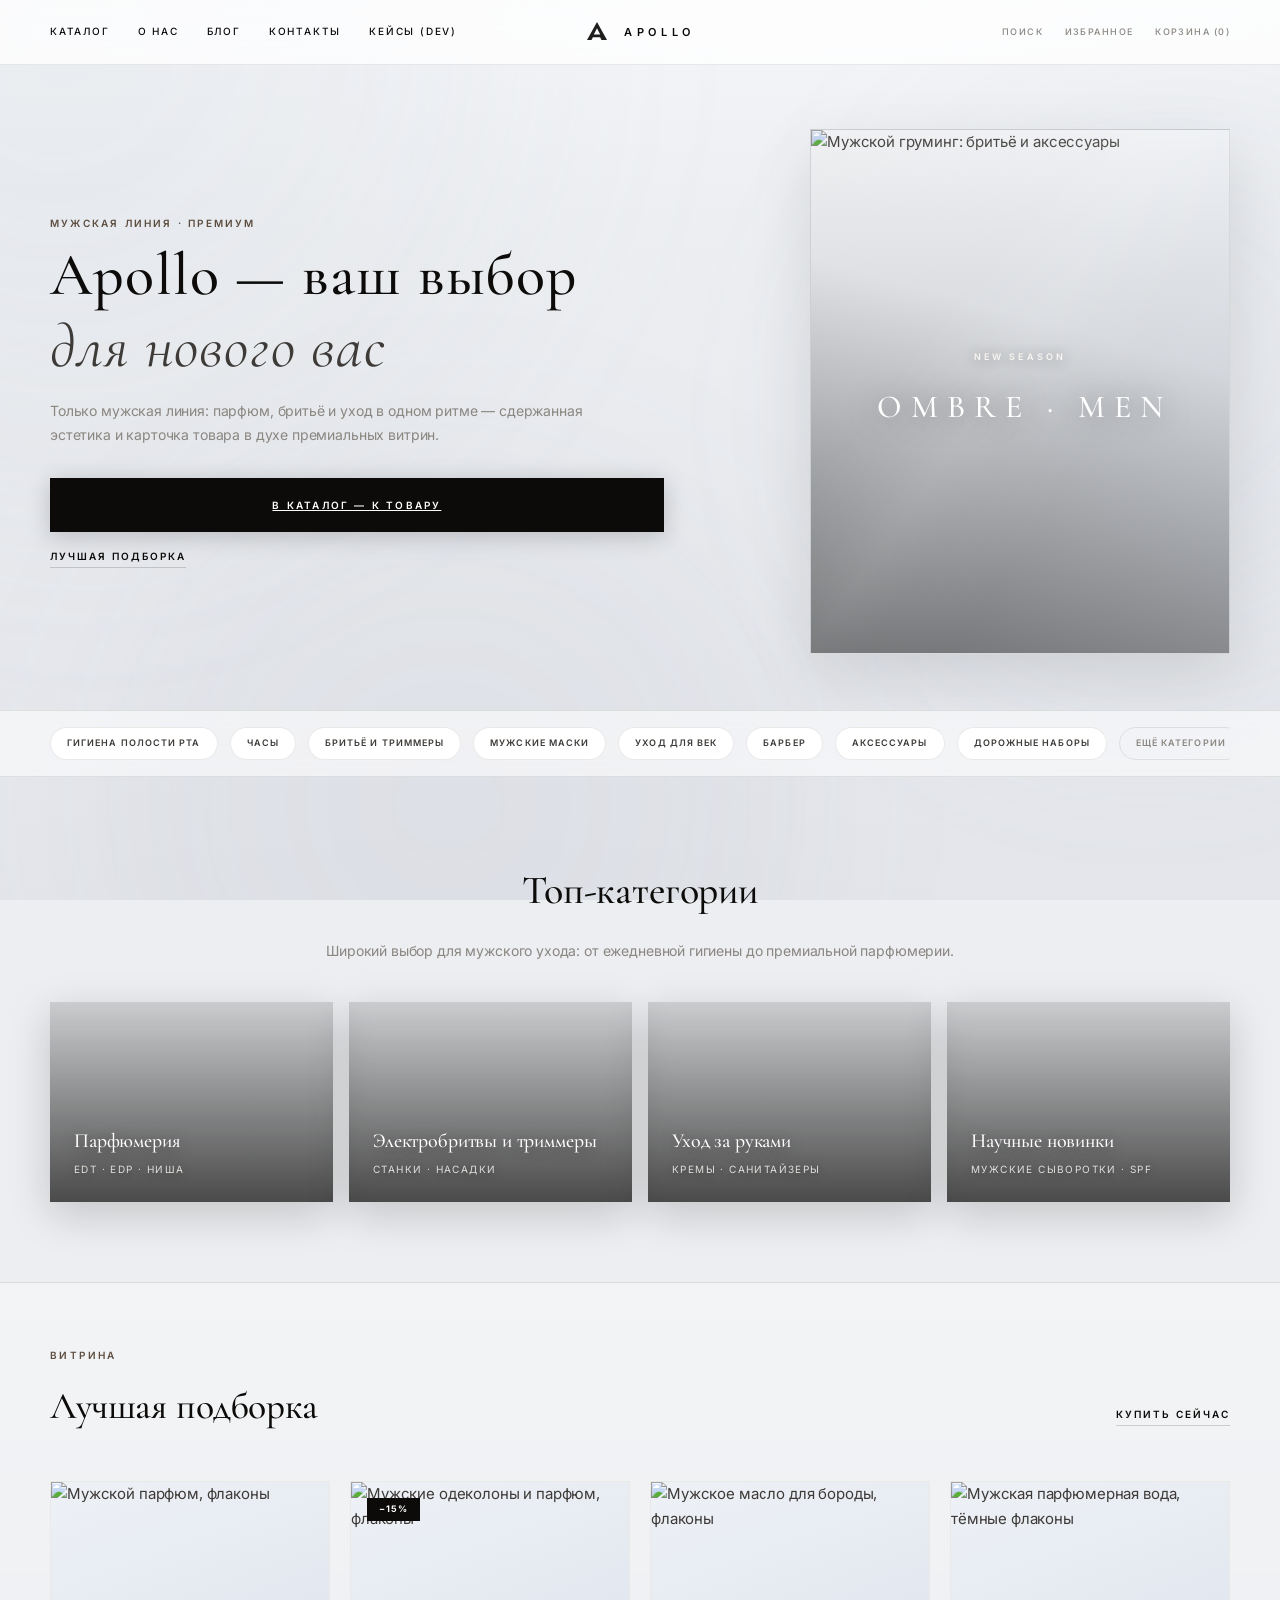
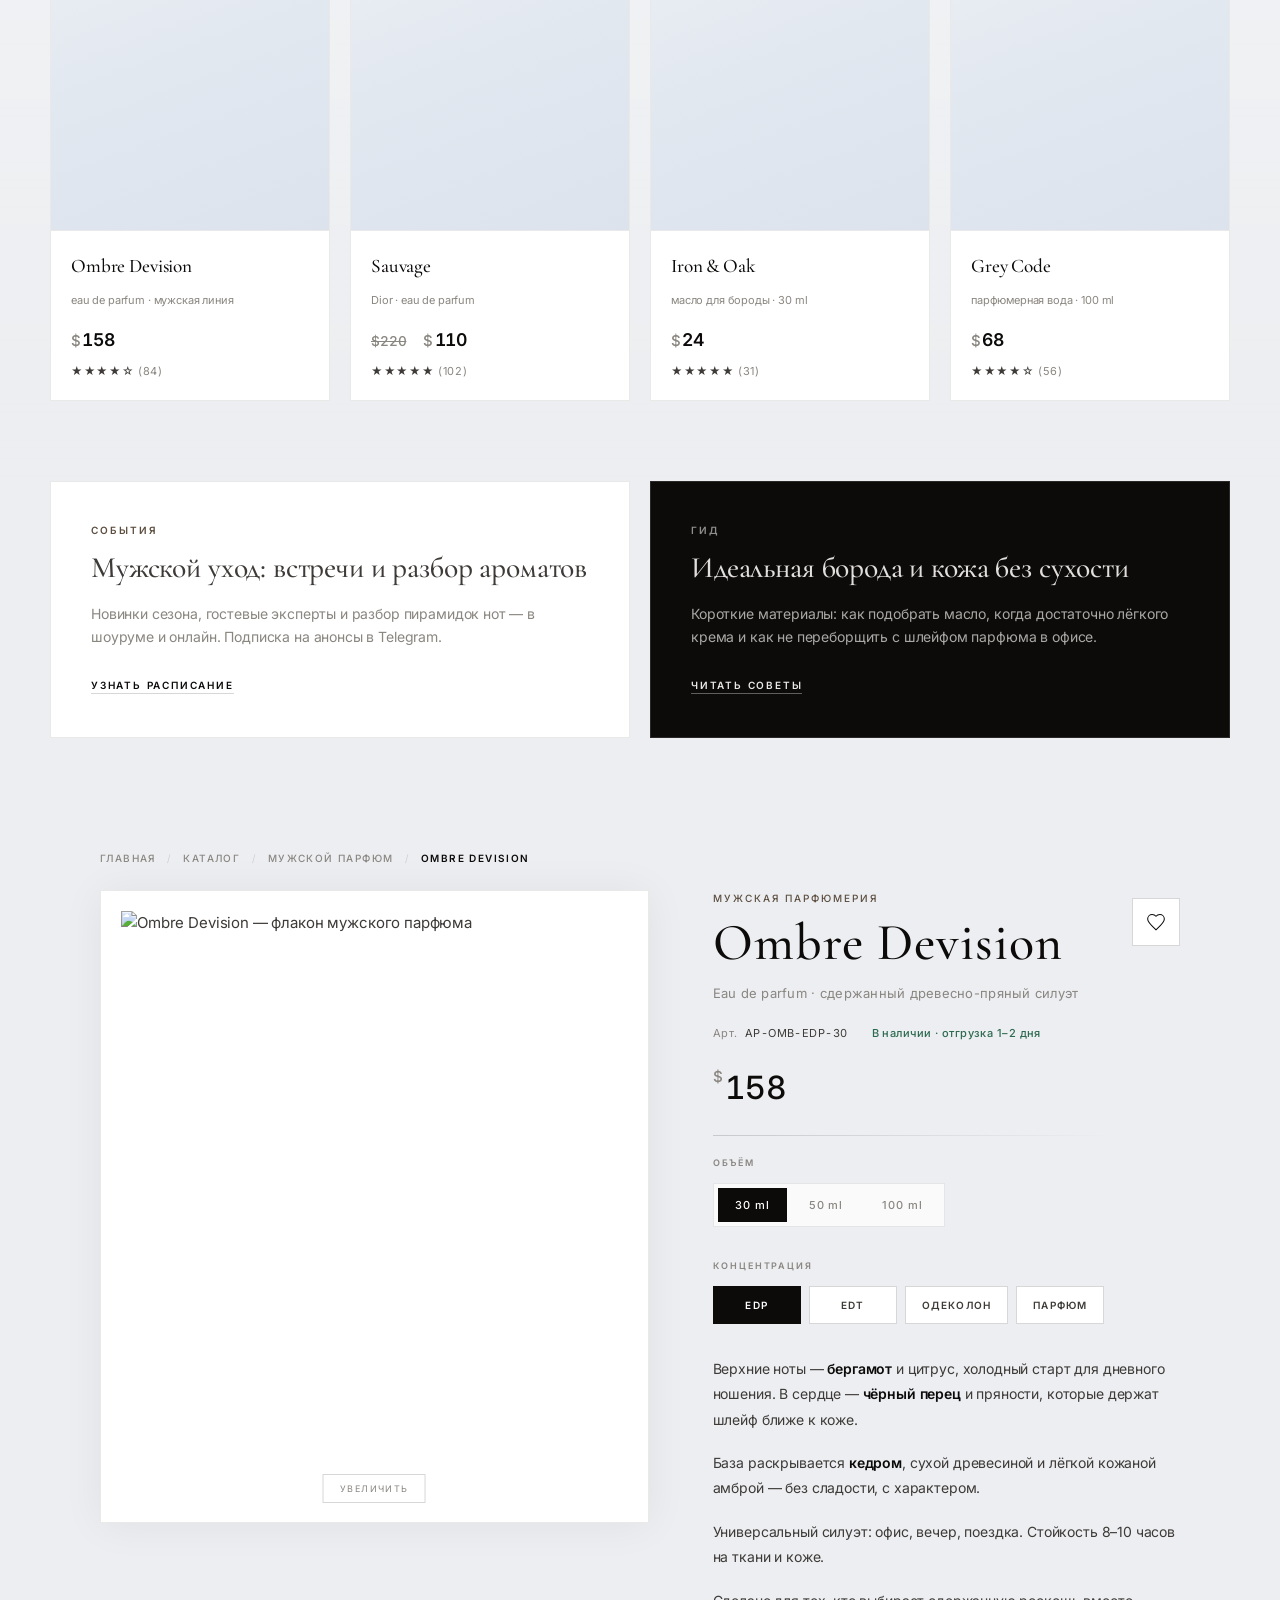
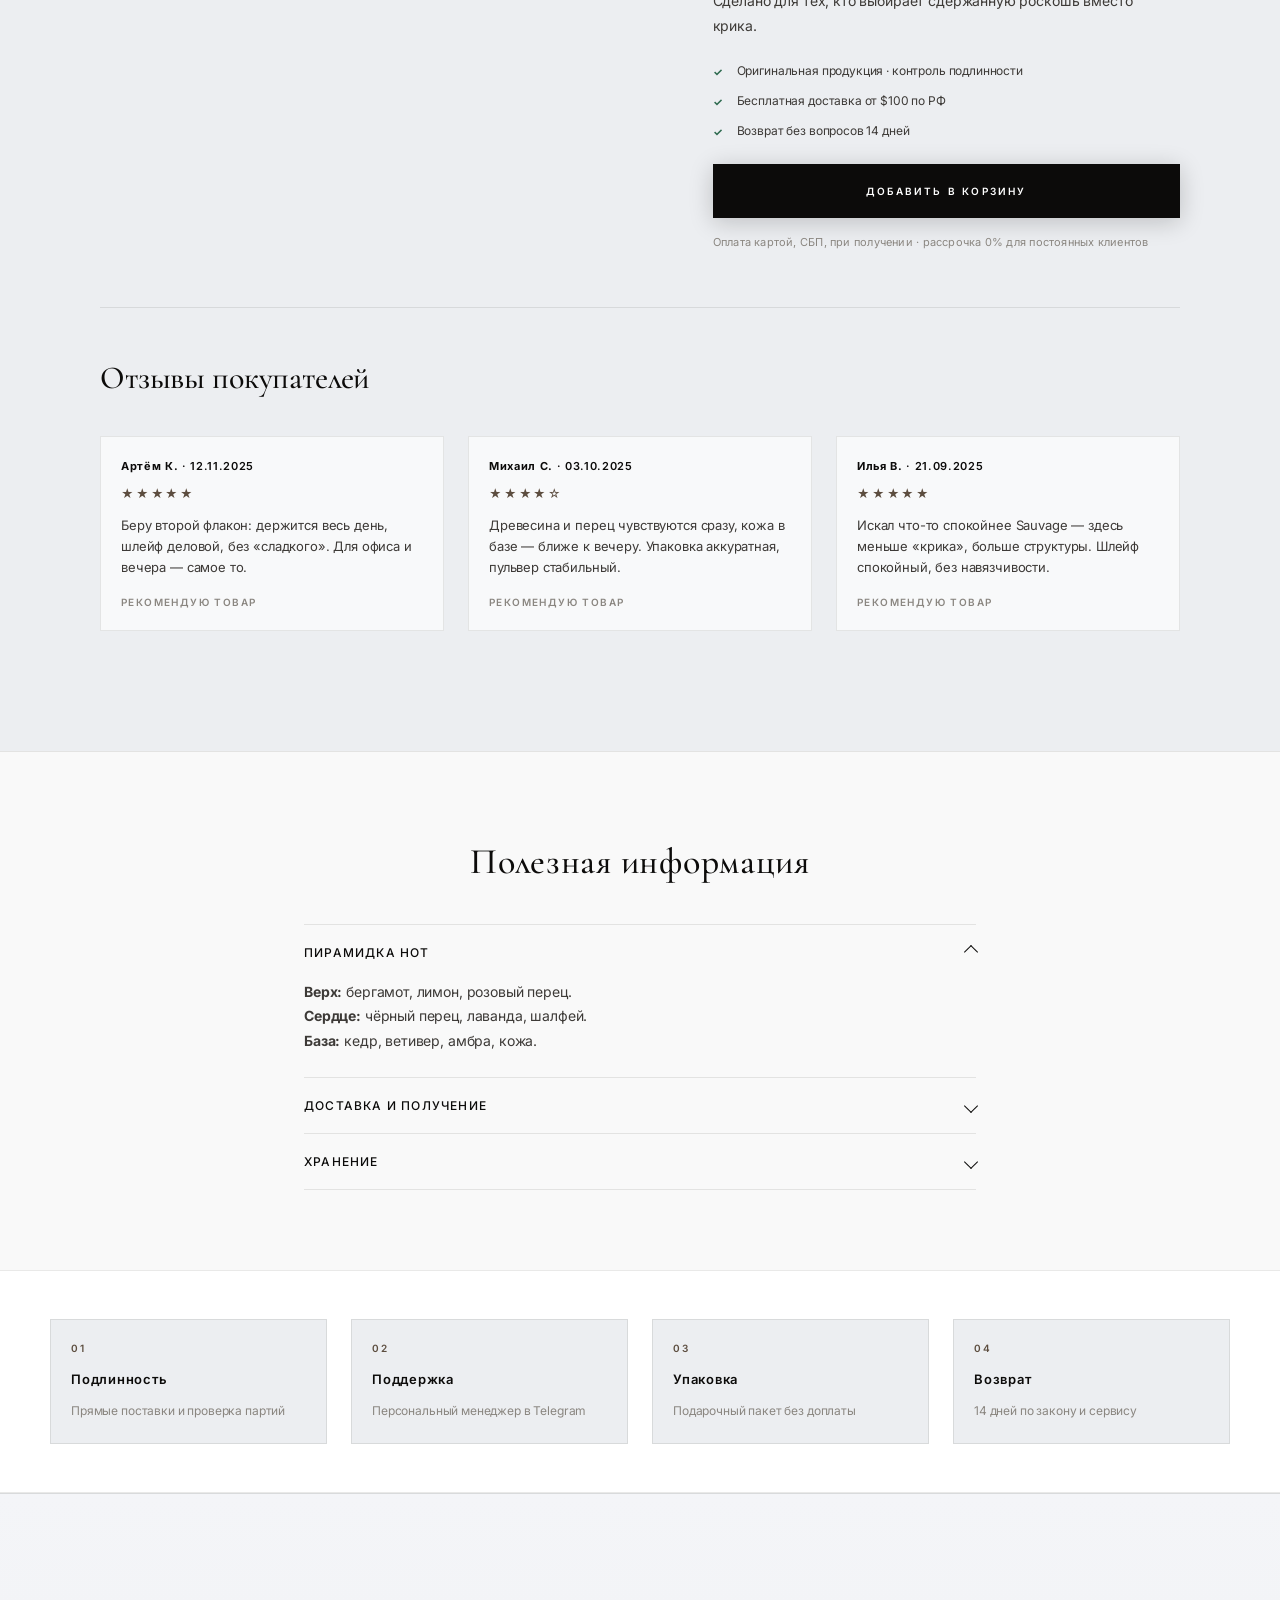
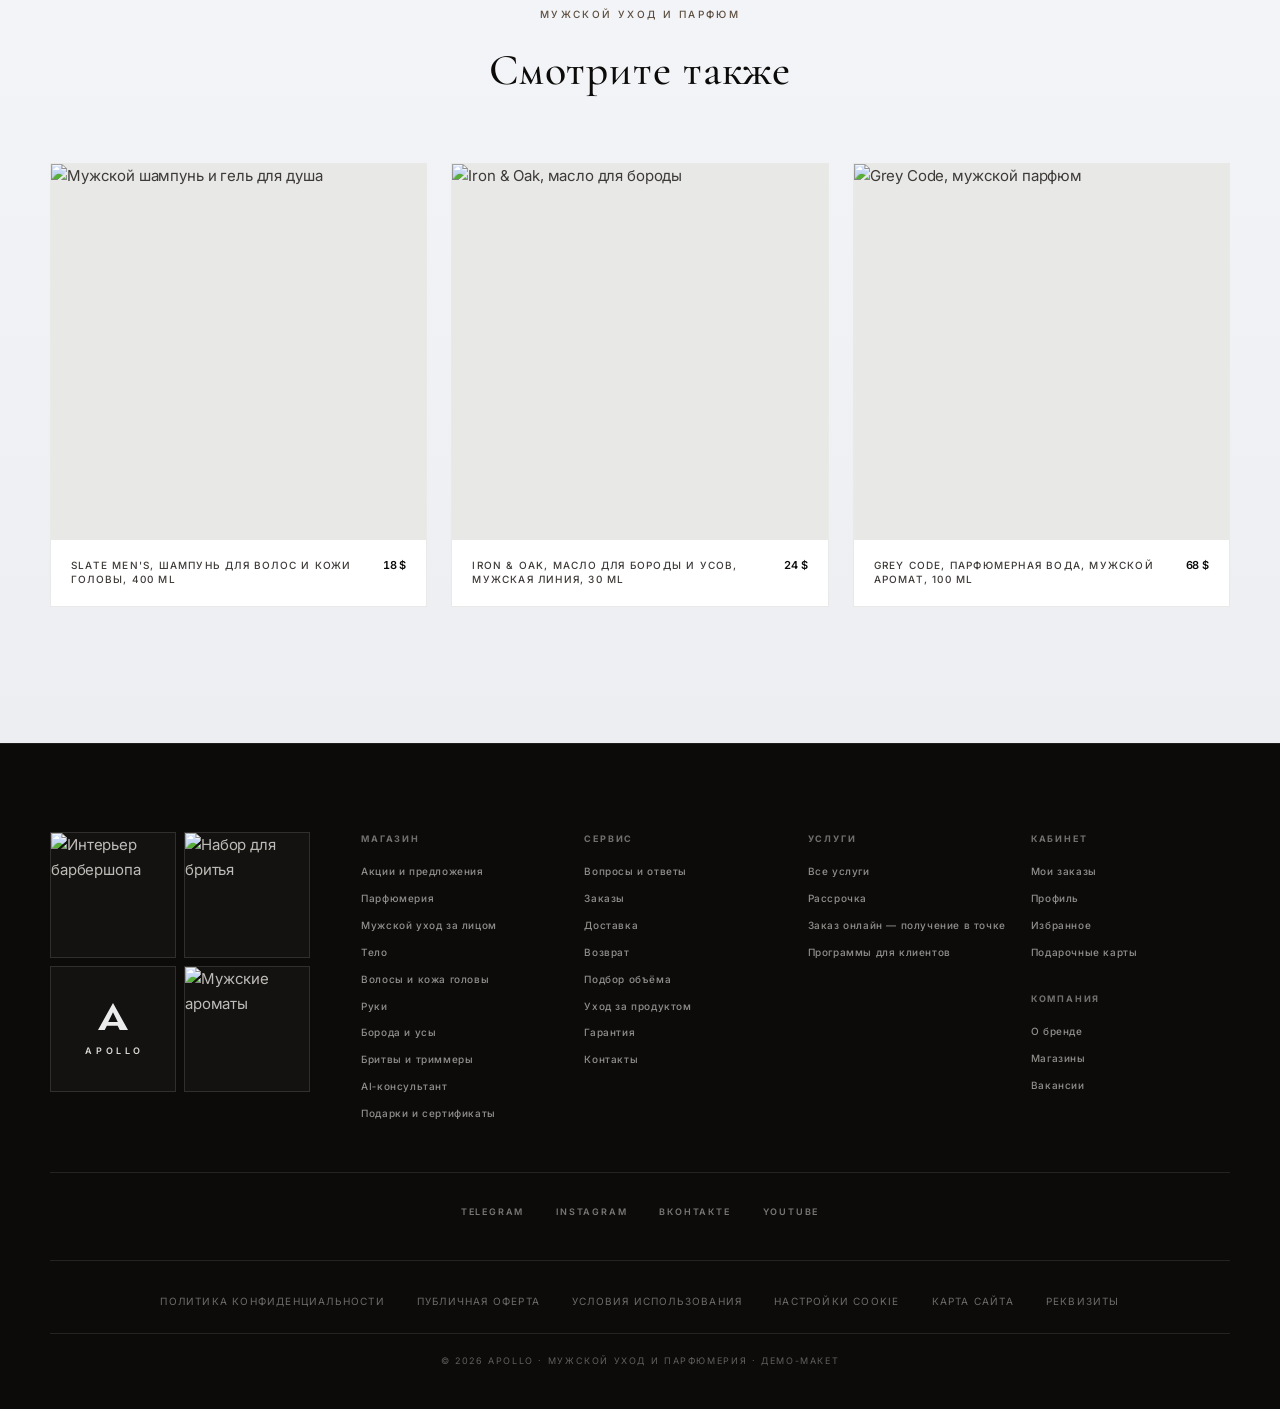
==== commit 8da6a599: "feat: add developer case studies page Co-authored-by: Cursor <cursoragent@cursor.com>" ====
--- a/index.html
+++ b/index.html
@@ -51,6 +51,7 @@
           <a href="#">О нас</a>
           <a href="#">Блог</a>
           <a href="#">Контакты</a>
+          <a href="dev-cases.html">Кейсы (dev)</a>
         </nav>
         <a class="logo" href="#main" aria-label="Apollo — на главную">
           <svg class="logo__svg" width="24" height="24" viewBox="0 0 24 24" aria-hidden="true" focusable="false">
--- a/styles.css
+++ b/styles.css
@@ -2109,3 +2109,292 @@
     grid-template-columns: 1fr 1fr;
   }
 }
+
+/* ——— Dev cases page ——— */
+.devcases-hero {
+  padding: clamp(2.5rem, 6vw, 4rem) 0 clamp(2.5rem, 6vw, 4rem);
+  border-bottom: 1px solid var(--line);
+  background: linear-gradient(180deg, rgba(255, 255, 255, 0.55) 0%, transparent 100%);
+}
+
+.devcases-hero__inner {
+  display: grid;
+  grid-template-columns: 1.1fr 0.9fr;
+  gap: clamp(1.5rem, 4vw, 3rem);
+  align-items: start;
+}
+
+@media (max-width: 900px) {
+  .devcases-hero__inner {
+    grid-template-columns: 1fr;
+  }
+}
+
+.devcases-hero__eyebrow {
+  margin: 0 0 var(--s-3);
+  font-size: 10px;
+  font-weight: 600;
+  letter-spacing: 0.22em;
+  text-transform: uppercase;
+  color: var(--accent);
+}
+
+.devcases-hero__title {
+  margin: 0 0 var(--s-4);
+  font-family: var(--font-display);
+  font-size: clamp(2rem, 4.8vw, 3rem);
+  font-weight: 500;
+  line-height: 1.08;
+  letter-spacing: 0.02em;
+  color: var(--ink);
+}
+
+.devcases-hero__lead {
+  margin: 0 0 var(--s-8);
+  max-width: 52ch;
+  font-size: 14px;
+  line-height: 1.75;
+  color: var(--ink-faint);
+}
+
+.devcases-hero__cta {
+  display: flex;
+  flex-wrap: wrap;
+  align-items: center;
+  gap: var(--s-4) var(--s-6);
+}
+
+.devcases-hero__secondary {
+  font-size: 10px;
+  font-weight: 600;
+  letter-spacing: 0.2em;
+  text-transform: uppercase;
+  color: var(--ink);
+  text-decoration: none;
+  border-bottom: 1px solid var(--line-strong);
+  padding-bottom: 2px;
+}
+
+.devcases-hero__secondary:hover {
+  color: var(--accent);
+  border-color: var(--accent);
+}
+
+.devcases-hero__panel {
+  border: 1px solid var(--line);
+  background: rgba(255, 255, 255, 0.75);
+  box-shadow: var(--shadow-soft);
+  padding: var(--s-6);
+}
+
+.devcases-pills {
+  list-style: none;
+  margin: 0;
+  padding: 0;
+  display: flex;
+  flex-wrap: wrap;
+  gap: var(--s-3);
+}
+
+.devcases-pills li {
+  padding: var(--s-2) var(--s-4);
+  border: 1px solid var(--line);
+  background: var(--bg-paper);
+  font-size: 9px;
+  font-weight: 700;
+  letter-spacing: 0.14em;
+  text-transform: uppercase;
+  color: var(--ink-soft);
+  white-space: nowrap;
+}
+
+.devcases {
+  padding: clamp(3rem, 8vw, 5rem) 0;
+}
+
+.devcases__head {
+  text-align: center;
+  max-width: 44rem;
+  margin: 0 auto var(--s-10);
+}
+
+.devcases__title {
+  margin: 0 0 var(--s-4);
+  font-family: var(--font-display);
+  font-size: clamp(1.85rem, 3.5vw, 2.5rem);
+  font-weight: 500;
+  color: var(--ink);
+}
+
+.devcases__sub {
+  margin: 0;
+  font-size: 14px;
+  line-height: 1.65;
+  color: var(--ink-faint);
+}
+
+.devcases__grid {
+  display: grid;
+  grid-template-columns: repeat(2, 1fr);
+  gap: var(--s-6);
+}
+
+@media (max-width: 900px) {
+  .devcases__grid {
+    grid-template-columns: 1fr;
+  }
+}
+
+.devcase-card {
+  border: 1px solid var(--line);
+  background: rgba(255, 255, 255, 0.7);
+  box-shadow: var(--shadow-soft);
+}
+
+.devcase-card__top {
+  padding: var(--s-6);
+  border-bottom: 1px solid var(--line);
+  background: linear-gradient(180deg, rgba(255, 255, 255, 0.65), rgba(255, 255, 255, 0.2));
+}
+
+.devcase-card__name {
+  margin: 0 0 var(--s-2);
+  font-family: var(--font-display);
+  font-size: 1.5rem;
+  font-weight: 500;
+  color: var(--ink);
+}
+
+.devcase-card__meta {
+  margin: 0 0 var(--s-5);
+  font-size: 13px;
+  line-height: 1.6;
+  color: var(--ink-faint);
+}
+
+.devcase-card__tags {
+  display: flex;
+  flex-wrap: wrap;
+  gap: var(--s-2);
+}
+
+.devcase-card__tags span {
+  padding: 0.35rem 0.55rem;
+  border: 1px solid var(--line);
+  background: var(--bg-paper);
+  font-size: 9px;
+  font-weight: 700;
+  letter-spacing: 0.12em;
+  text-transform: uppercase;
+  color: var(--ink-soft);
+}
+
+.devcase-card__body {
+  padding: var(--s-6);
+}
+
+.devcase-card__desc {
+  margin: 0 0 var(--s-5);
+  font-size: 14px;
+  line-height: 1.75;
+  color: var(--ink-soft);
+}
+
+.devcase-card__details summary {
+  cursor: pointer;
+  font-size: 10px;
+  font-weight: 700;
+  letter-spacing: 0.2em;
+  text-transform: uppercase;
+  color: var(--ink);
+}
+
+.devcase-card__details ul {
+  margin: var(--s-4) 0 0;
+  padding-left: 1.1rem;
+  color: var(--ink-soft);
+  font-size: 13px;
+  line-height: 1.7;
+}
+
+.devcase-card__details strong {
+  color: var(--ink);
+  font-weight: 600;
+}
+
+.devcase-card__links {
+  margin-top: var(--s-6);
+  display: flex;
+  flex-wrap: wrap;
+  gap: var(--s-4) var(--s-6);
+  align-items: baseline;
+}
+
+.devcase-card__links a {
+  font-size: 10px;
+  font-weight: 700;
+  letter-spacing: 0.18em;
+  text-transform: uppercase;
+  color: var(--ink);
+  text-decoration: none;
+  border-bottom: 1px solid var(--line-strong);
+  padding-bottom: 2px;
+}
+
+.devcase-card__links a:hover {
+  color: var(--accent);
+  border-color: var(--accent);
+}
+
+.devcase-card__hint {
+  font-size: 11px;
+  color: var(--ink-faint);
+}
+
+.devcases-contacts {
+  padding: clamp(3rem, 7vw, 4.5rem) 0 clamp(3.5rem, 8vw, 5rem);
+  border-top: 1px solid var(--line);
+  background: rgba(255, 255, 255, 0.35);
+}
+
+.devcases-contacts__title {
+  margin: 0 0 var(--s-3);
+  font-family: var(--font-display);
+  font-size: clamp(1.6rem, 3vw, 2.1rem);
+  font-weight: 500;
+  color: var(--ink);
+}
+
+.devcases-contacts__sub {
+  margin: 0 0 var(--s-6);
+  color: var(--ink-faint);
+  max-width: 70ch;
+}
+
+.devcases-contacts__row {
+  display: flex;
+  flex-wrap: wrap;
+  align-items: baseline;
+  gap: var(--s-4) var(--s-8);
+}
+
+.devcases-contacts__link {
+  font-size: 10px;
+  font-weight: 700;
+  letter-spacing: 0.18em;
+  text-transform: uppercase;
+  color: var(--ink);
+  text-decoration: none;
+  border-bottom: 1px solid var(--line-strong);
+  padding-bottom: 2px;
+}
+
+.devcases-contacts__link:hover {
+  color: var(--accent);
+  border-color: var(--accent);
+}
+
+.devcases-contacts__hint {
+  font-size: 11px;
+  color: var(--ink-faint);
+}
